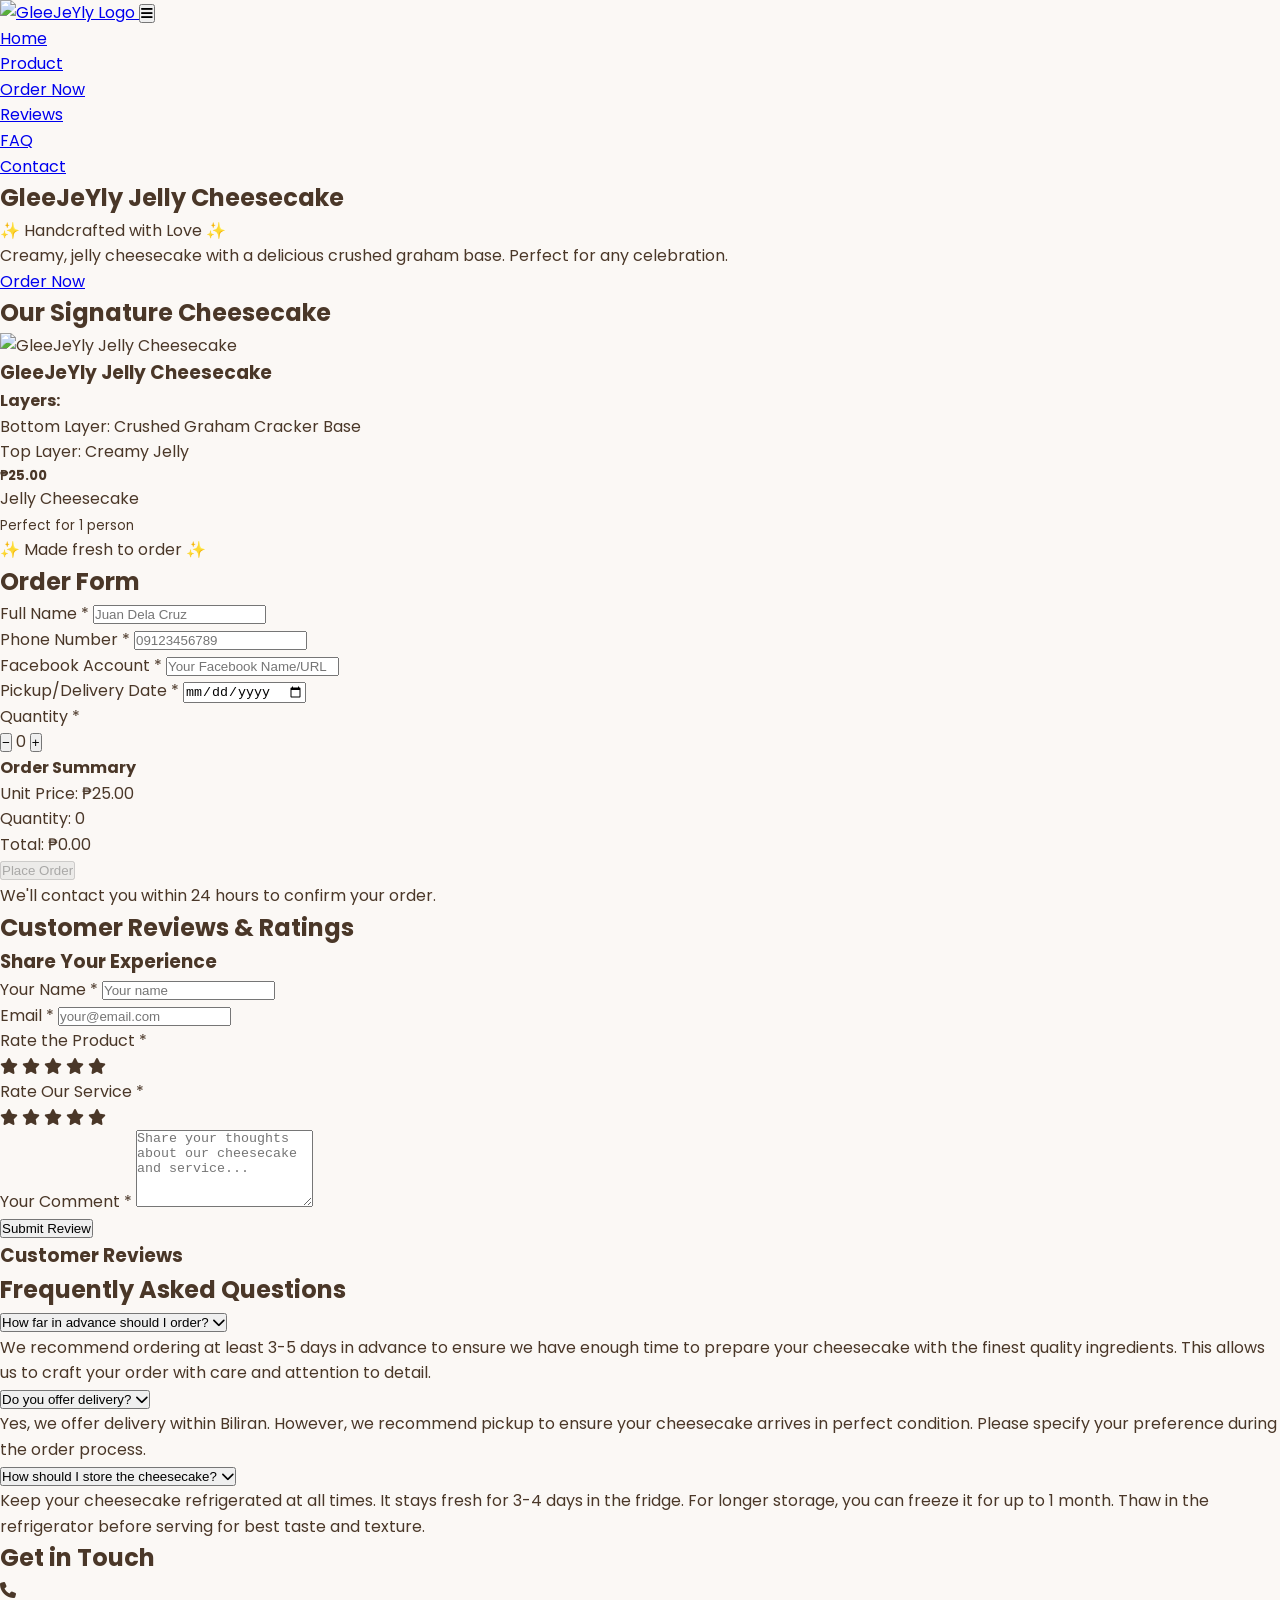
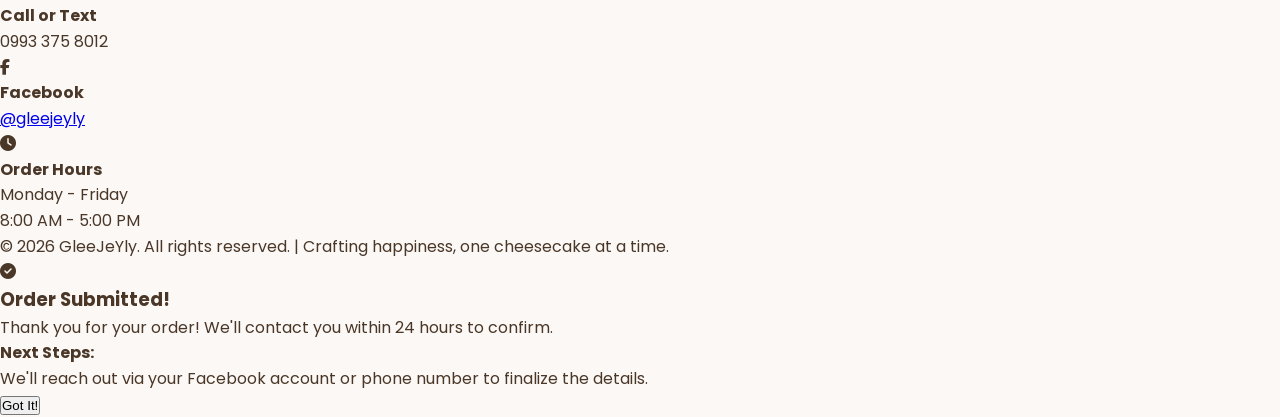
==== index.html @ 55ef3707 "Add files via upload" ====
<!DOCTYPE html>
<html lang="en">
<head>
    <meta charset="UTF-8">
    <meta name="viewport" content="width=device-width, initial-scale=1.0">
    <title>GleeJeYly - Jelly Cheesecake</title>
    
    <!-- SEO Meta Tags -->
    <meta name="description" content="GleeJeYly - Premium Jelly Cheesecake with Crushed Graham Base">
    <meta name="keywords" content="cheesecake, jelly cheesecake, dessert, homemade, artisanal">
    <meta name="author" content="GleeJeYly">
    
    <!-- Favicon -->
    <link rel="icon" href="data:image/svg+xml,<svg xmlns=%22http://www.w3.org/2000/svg%22 viewBox=%220 0 100 100%22><text y=%22.9em%22 font-size=%2290%22>🍰</text></svg>">
    
    <!-- Fonts & Icons -->
    <link rel="stylesheet" href="https://cdnjs.cloudflare.com/ajax/libs/font-awesome/6.4.0/css/all.min.css">
    <link rel="preconnect" href="https://fonts.googleapis.com">
    <link rel="preconnect" href="https://fonts.gstatic.com" crossorigin>
    <link href="https://fonts.googleapis.com/css2?family=Poppins:wght@300;400;500;600;700&family=Dancing+Script:wght@600;700&display=swap" rel="stylesheet">
    
    <!-- External CSS -->
    <link rel="stylesheet" href="styles/style.css">
    
    <!-- Critical CSS -->
    <style>
        * {
            margin: 0;
            padding: 0;
            box-sizing: border-box;
        }
        
        body {
            font-family: 'Poppins', sans-serif;
            line-height: 1.6;
            color: #4A3728;
            background-color: #FBF8F5;
        }
        
        .sr-only {
            position: absolute;
            width: 1px;
            height: 1px;
            padding: 0;
            margin: -1px;
            overflow: hidden;
            clip: rect(0, 0, 0, 0);
            white-space: nowrap;
            border: 0;
        }
    </style>
</head>
<body>
    <!-- Header -->
    <header id="header">
        <div class="container header-container">
            <a href="#" class="logo" aria-label="GleeJeYly Home">
                <img src="images/logo.svg" alt="GleeJeYly Logo" class="logo-image">
            </a>
            
            <button class="mobile-menu-btn" id="mobileMenuBtn" aria-expanded="false" aria-controls="navMenu">
                <span class="sr-only">Menu</span>
                <i class="fas fa-bars"></i>
            </button>
            
            <nav aria-label="Main Navigation">
                <ul id="navMenu">
                    <li><a href="#home">Home</a></li>
                    <li><a href="#product">Product</a></li>
                    <li><a href="#order" class="btn">Order Now</a></li>
                    <li><a href="#reviews">Reviews</a></li>
                    <li><a href="#faq">FAQ</a></li>
                    <li><a href="#contact">Contact</a></li>
                </ul>
            </nav>
        </div>
    </header>

    <!-- Hero Section -->
    <section class="hero" id="home">
        <div class="container hero-content">
            <h1>GleeJeYly Jelly Cheesecake</h1>
            <p class="tagline">✨ Handcrafted with Love ✨</p>
            <p class="description">Creamy, jelly cheesecake with a delicious crushed graham base. Perfect for any celebration.</p>
            <a href="#order" class="btn btn-large">Order Now</a>
        </div>
    </section>

    <!-- Product Section -->
    <section class="product" id="product">
        <div class="container">
            <h2>Our Signature Cheesecake</h2>
            
            <div class="product-grid">
                <div class="product-visual">
                    <div class="product-image">
                        <img src="images/cheesecake.jpg" alt="GleeJeYly Jelly Cheesecake" class="cheesecake-img">
                    </div>
                </div>
                
                <div class="product-info">
                    <h3>GleeJeYly Jelly Cheesecake</h3>
                    
                    <div class="layers">
                        <h4>Layers:</h4>
                        <div class="layer">
                            <span class="layer-name">Bottom Layer:</span>
                            <span class="layer-desc">Crushed Graham Cracker Base</span>
                        </div>
                        <div class="layer">
                            <span class="layer-name">Top Layer:</span>
                            <span class="layer-desc">Creamy Jelly</span>
                        </div>
                    </div>
                    
                    <div class="pricing">
                        <div class="price-item">
                            <h5>₱25.00</h5>
                            <p>Jelly Cheesecake</p>
                            <small>Perfect for 1 person</small>
                        </div>
                    </div>
                    
                    <p class="highlight">✨ Made fresh to order ✨</p>
                </div>
            </div>
        </div>
    </section>

    <!-- Order Section -->
    <section class="order" id="order">
        <div class="container">
            <h2>Order Form</h2>
            
            <div class="order-form-section">
                <form id="orderForm" novalidate>
                    <div class="form-group">
                        <label for="fullName">Full Name *</label>
                        <input type="text" id="fullName" name="fullName" placeholder="Juan Dela Cruz" required>
                        <span class="error-msg"></span>
                    </div>
                    
                    <div class="form-group">
                        <label for="phoneNumber">Phone Number *</label>
                        <input type="tel" id="phoneNumber" name="phoneNumber" placeholder="09123456789" required>
                        <span class="error-msg"></span>
                    </div>
                    
                    <div class="form-group">
                        <label for="facebook">Facebook Account *</label>
                        <input type="text" id="facebook" name="facebook" placeholder="Your Facebook Name/URL" required>
                        <span class="error-msg"></span>
                    </div>
                    
                    <div class="form-group">
                        <label for="pickupDate">Pickup/Delivery Date *</label>
                        <input type="date" id="pickupDate" name="pickupDate" required>
                        <span class="error-msg"></span>
                    </div>
                    
                    <div class="form-group">
                        <label for="quantity">Quantity *</label>
                        <div class="quantity-selector">
                            <button type="button" id="qtyMinus" class="qty-btn">−</button>
                            <span id="quantity" name="quantity" class="qty-display">0</span>
                            <button type="button" id="qtyPlus" class="qty-btn">+</button>
                        </div>
                        <input type="hidden" id="quantityValue" name="quantity" value="0">
                        <span class="error-msg"></span>
                    </div>
                    
                    <div class="order-summary">
                        <h4>Order Summary</h4>
                        <div class="summary-row">
                            <span>Unit Price:</span>
                            <span id="summaryUnitPrice">₱25.00</span>
                        </div>
                        <div class="summary-row">
                            <span>Quantity:</span>
                            <span id="summaryQty">0</span>
                        </div>
                        <div class="summary-row total">
                            <span>Total:</span>
                            <span id="summaryTotal">₱0.00</span>
                        </div>
                    </div>
                    
                    <button type="submit" class="btn btn-submit" id="submitBtn" disabled>Place Order</button>
                    <p class="form-note">We'll contact you within 24 hours to confirm your order.</p>
                </form>
            </div>
        </div>
    </section>

    <!-- Reviews & Ratings Section -->
    <section class="reviews" id="reviews">
        <div class="container">
            <h2>Customer Reviews & Ratings</h2>
            
            <div class="reviews-container">
                <!-- Review Form -->
                <div class="review-form-section">
                    <h3>Share Your Experience</h3>
                    <form id="reviewForm" novalidate>
                        <div class="form-group">
                            <label for="reviewName">Your Name *</label>
                            <input type="text" id="reviewName" name="reviewName" placeholder="Your name" required>
                            <span class="error-msg"></span>
                        </div>
                        
                        <div class="form-group">
                            <label for="reviewEmail">Email *</label>
                            <input type="email" id="reviewEmail" name="reviewEmail" placeholder="your@email.com" required>
                            <span class="error-msg"></span>
                        </div>
                        
                        <div class="form-group">
                            <label>Rate the Product *</label>
                            <div class="star-rating" id="productRating">
                                <i class="fas fa-star" data-value="1"></i>
                                <i class="fas fa-star" data-value="2"></i>
                                <i class="fas fa-star" data-value="3"></i>
                                <i class="fas fa-star" data-value="4"></i>
                                <i class="fas fa-star" data-value="5"></i>
                            </div>
                            <input type="hidden" id="productRatingValue" name="productRating" value="0">
                            <span class="error-msg"></span>
                        </div>
                        
                        <div class="form-group">
                            <label>Rate Our Service *</label>
                            <div class="star-rating" id="serviceRating">
                                <i class="fas fa-star" data-value="1"></i>
                                <i class="fas fa-star" data-value="2"></i>
                                <i class="fas fa-star" data-value="3"></i>
                                <i class="fas fa-star" data-value="4"></i>
                                <i class="fas fa-star" data-value="5"></i>
                            </div>
                            <input type="hidden" id="serviceRatingValue" name="serviceRating" value="0">
                            <span class="error-msg"></span>
                        </div>
                        
                        <div class="form-group">
                            <label for="reviewComment">Your Comment *</label>
                            <textarea id="reviewComment" name="reviewComment" placeholder="Share your thoughts about our cheesecake and service..." rows="5" required></textarea>
                            <span class="error-msg"></span>
                        </div>
                        
                        <button type="submit" class="btn btn-submit">Submit Review</button>
                    </form>
                </div>
                
                <!-- Reviews Display -->
                <div class="reviews-display-section">
                    <h3>Customer Reviews</h3>
                    <div id="reviewsList" class="reviews-list">
                        <!-- Reviews will be displayed here -->
                    </div>
                </div>
            </div>
        </div>
    </section>

    <!-- FAQ Section -->
    <section class="faq" id="faq">
        <div class="container">
            <h2>Frequently Asked Questions</h2>
            
            <div class="faq-container">
                <div class="faq-item">
                    <button class="faq-question" aria-expanded="false">
                        How far in advance should I order?
                        <i class="fas fa-chevron-down"></i>
                    </button>
                    <div class="faq-answer">
                        <p>We recommend ordering at least 3-5 days in advance to ensure we have enough time to prepare your cheesecake with the finest quality ingredients. This allows us to craft your order with care and attention to detail.</p>
                    </div>
                </div>
                
                <div class="faq-item">
                    <button class="faq-question" aria-expanded="false">
                        Do you offer delivery?
                        <i class="fas fa-chevron-down"></i>
                    </button>
                    <div class="faq-answer">
                        <p>Yes, we offer delivery within Biliran. However, we recommend pickup to ensure your cheesecake arrives in perfect condition. Please specify your preference during the order process.</p>
                    </div>
                </div>
                
                <div class="faq-item">
                    <button class="faq-question" aria-expanded="false">
                        How should I store the cheesecake?
                        <i class="fas fa-chevron-down"></i>
                    </button>
                    <div class="faq-answer">
                        <p>Keep your cheesecake refrigerated at all times. It stays fresh for 3-4 days in the fridge. For longer storage, you can freeze it for up to 1 month. Thaw in the refrigerator before serving for best taste and texture.</p>
                    </div>
                </div>
            </div>
        </div>
    </section>

    <!-- Get in Touch Section -->
    <section class="contact" id="contact">
        <div class="container">
            <h2>Get in Touch</h2>
            
            <div class="contact-info">
                <div class="contact-item">
                    <i class="fas fa-phone"></i>
                    <div>
                        <h4>Call or Text</h4>
                        <!-- <p><a href="tel:09123456789">0993 375 8012</a></p> -->
                        <p><a>0993 375 8012</a></p>
                    </div>
                </div>
                
                <div class="contact-item">
                    <i class="fab fa-facebook-f"></i>
                    <div>
                        <h4>Facebook</h4>
                        <p><a href="https://www.facebook.com/gleejeyly" target="_blank">@gleejeyly</a></p>
                    </div>
                </div>
                
                <div class="contact-item">
                    <i class="fas fa-clock"></i>
                    <div>
                        <h4>Order Hours</h4>
                        <p>Monday - Friday<br>8:00 AM - 5:00 PM</p>
                    </div>
                </div>
            </div>
        </div>
    </section>

    <!-- Footer -->
    <footer>
        <div class="container">
            <p>&copy; 2026 GleeJeYly. All rights reserved. | Crafting happiness, one cheesecake at a time.</p>
        </div>
    </footer>

    <!-- Success Notification Modal -->
    <div id="successModal" class="modal-overlay">
        <div class="modal-content">
            <div class="modal-header">
                <i class="fas fa-check-circle"></i>
            </div>
            <h3>Order Submitted!</h3>
            <p>Thank you for your order! We'll contact you within 24 hours to confirm.</p>
            <div class="modal-contact">
                <p><strong>Next Steps:</strong></p>
                <p>We'll reach out via your Facebook account or phone number to finalize the details.</p>
            </div>
            <button id="closeModalBtn" class="btn btn-modal">Got It!</button>
        </div>
    </div>

    <!-- External JavaScript -->
    <script src="scripts/script.js"></script>

    <!-- Elfsight Facebook Chat | Untitled Facebook Chat -->
    <script src="https://elfsightcdn.com/platform.js" async></script>
    <div class="elfsight-app-c4435d3f-c8c1-4a2d-899b-c31b2b109dc4" data-elfsight-app-lazy></div>
</body>
</html>
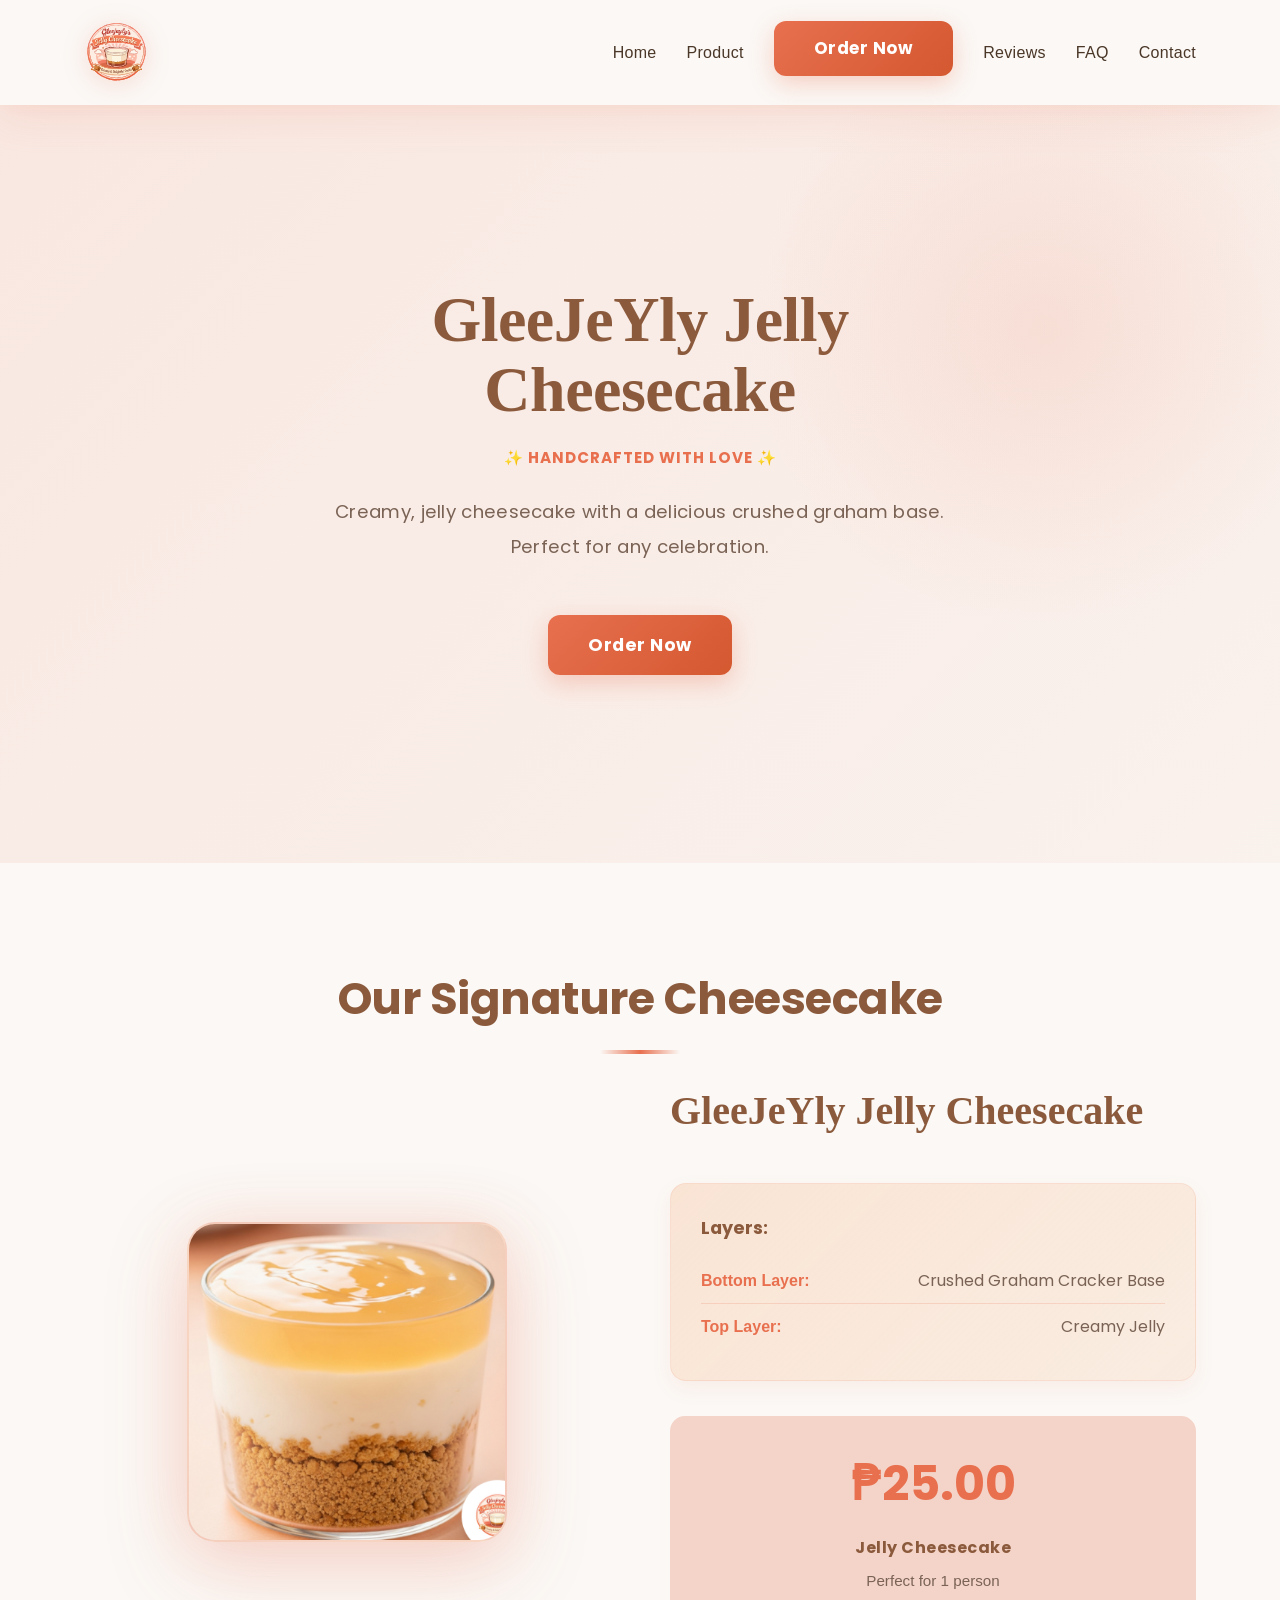
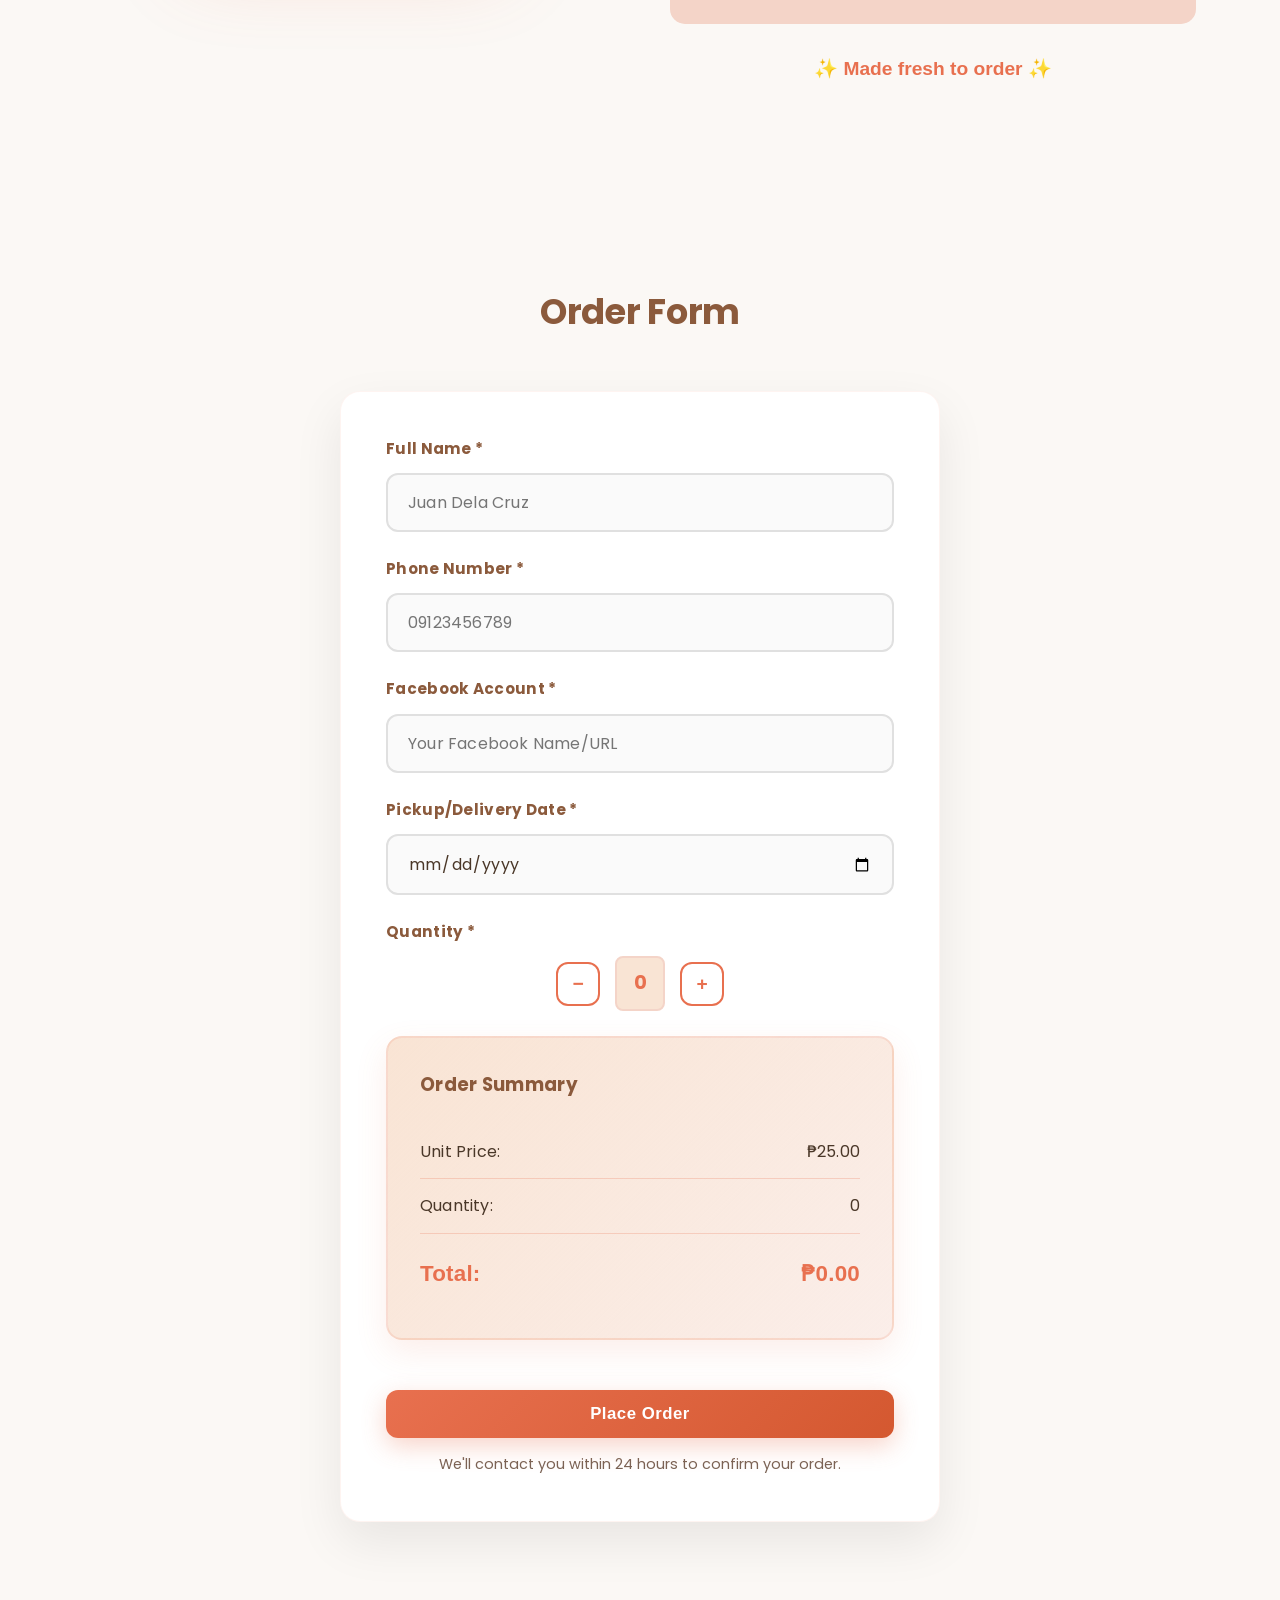
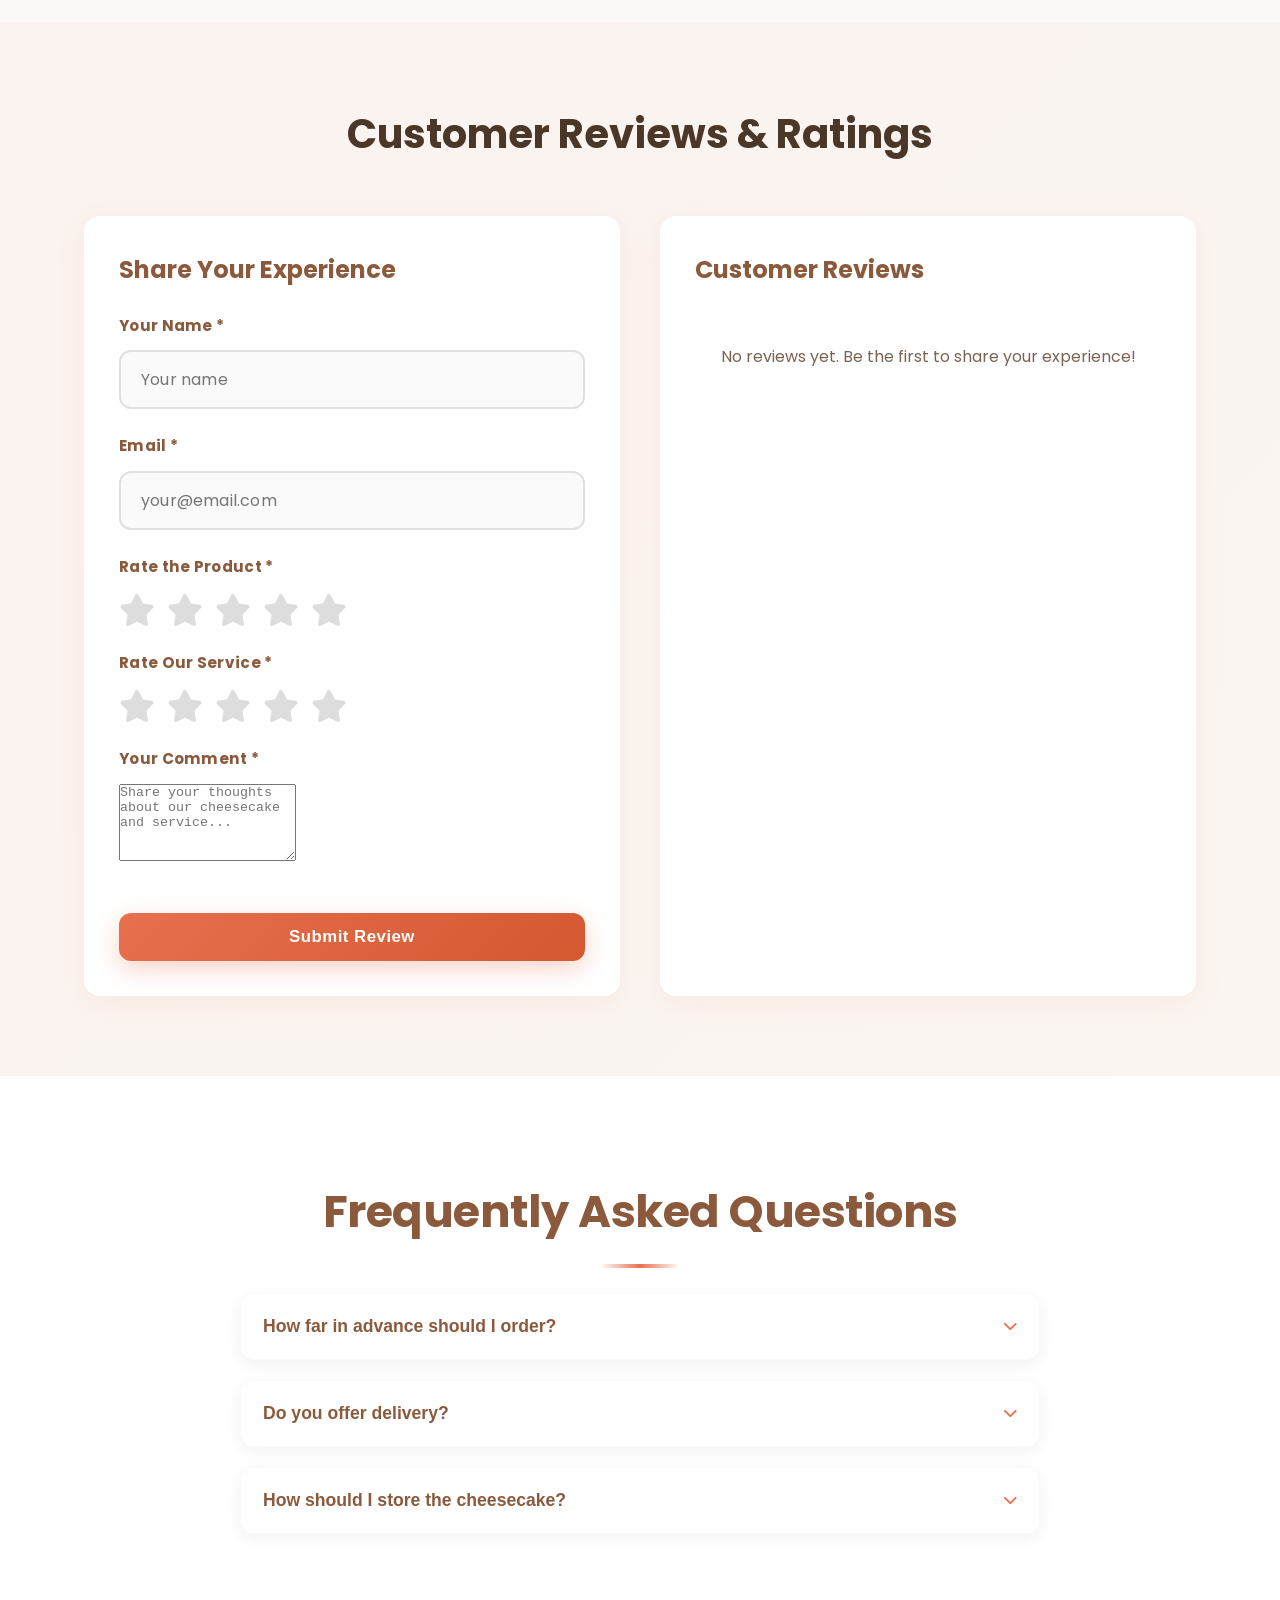
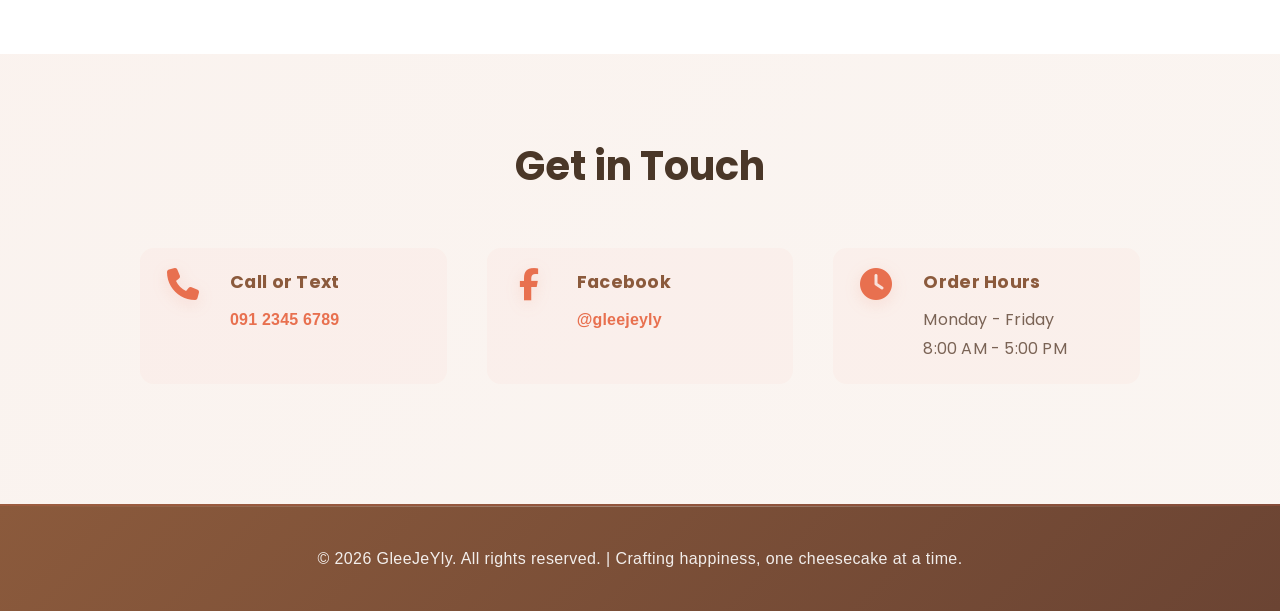
==== commit 4e2a1c72: "Update phone number in contact section" ====
--- a/index.html
+++ b/index.html
@@ -310,8 +310,8 @@
                     <i class="fas fa-phone"></i>
                     <div>
                         <h4>Call or Text</h4>
-                        <!-- <p><a href="tel:09123456789">0993 375 8012</a></p> -->
-                        <p><a>0993 375 8012</a></p>
+                        <!-- <p><a href="tel:091 ">09 </a></p> -->
+                        <p><a>091 2345 6789</a></p>
                     </div>
                 </div>
                 
@@ -364,4 +364,4 @@
     <script src="https://elfsightcdn.com/platform.js" async></script>
     <div class="elfsight-app-c4435d3f-c8c1-4a2d-899b-c31b2b109dc4" data-elfsight-app-lazy></div>
 </body>
-</html>+</html>
--- a/styles/style.css
+++ b/styles/style.css
@@ -0,0 +1,1700 @@
+/* Color Scheme from Logo */
+:root {
+    --primary: #E8704F;           /* Reddish-Orange */
+    --primary-dark: #D45830;      /* Darker Reddish-Orange */
+    --secondary: #F4D4C8;         /* Peach/Light Pink */
+    --accent: #F9E4D4;            /* Light Peach */
+    --dark: #8B5A3C;              /* Deep Brown */
+    --light: #FBF8F5;             /* Cream/Off White */
+    --text: #4A3728;              /* Dark Brown */
+    --text-light: #7A6355;        /* Medium Brown */
+    --background: #FFF9F5;        /* Light Cream */
+}
+
+/* ===== BASE STYLES ===== */
+* {
+    margin: 0;
+    padding: 0;
+    box-sizing: border-box;
+}
+
+html {
+    scroll-behavior: smooth;
+}
+
+body {
+    font-family: 'Poppins', sans-serif;
+    line-height: 1.6;
+    color: var(--text);
+    background-color: var(--background);
+}
+
+.container {
+    width: 90%;
+    max-width: 1200px;
+    margin: 0 auto;
+    padding: 0 20px;
+}
+
+/* ===== HEADER & NAVIGATION ===== */
+header {
+    position: sticky;
+    top: 0;
+    background: rgba(251, 248, 245, 0.98);
+    backdrop-filter: blur(25px) saturate(180%);
+    box-shadow: 0 12px 40px rgba(232, 112, 79, 0.12), 0 0 20px rgba(232, 112, 79, 0.05);
+    padding: 20px 0;
+    z-index: 1000;
+    transition: all 0.3s ease;
+}
+
+.header-container {
+    display: flex;
+    justify-content: space-between;
+    align-items: center;
+}
+
+.logo {
+    text-decoration: none;
+    display: flex;
+    align-items: center;
+    transition: all 0.4s cubic-bezier(0.4, 0, 0.2, 1);
+}
+
+.logo:hover {
+    transform: scale(1.08);
+}
+
+.logo-image {
+    width: 65px;
+    height: 65px;
+    object-fit: contain;
+    filter: drop-shadow(0 4px 12px rgba(232, 112, 79, 0.2));
+}
+
+nav ul {
+    display: flex;
+    list-style: none;
+    gap: 30px;
+    align-items: center;
+}
+
+nav ul li a {
+    text-decoration: none;
+    color: var(--text);
+    font-weight: 500;
+    transition: all 0.3s cubic-bezier(0.4, 0, 0.2, 1);
+    position: relative;
+    letter-spacing: 0.3px;
+}
+
+nav ul li a:hover {
+    color: var(--primary);
+    font-weight: 600;
+}
+
+nav ul li a::after {
+    content: '';
+    position: absolute;
+    bottom: -5px;
+    left: 0;
+    width: 0;
+    height: 2px;
+    background: var(--primary);
+    transition: width 0.3s ease;
+}
+
+nav ul li a:hover::after {
+    width: 100%;
+}
+
+.mobile-menu-btn {
+    display: none;
+    background: none;
+    border: none;
+    font-size: 1.8rem;
+    color: var(--dark);
+    cursor: pointer;
+    padding: 5px;
+    transition: color 0.3s ease;
+}
+
+.mobile-menu-btn:hover {
+    color: var(--primary);
+}
+
+/* ===== BUTTONS ===== */
+.btn {
+    display: inline-block;
+    background: linear-gradient(135deg, var(--primary) 0%, var(--primary-dark) 100%);
+    color: white;
+    padding: 14px 40px;
+    border-radius: 12px;
+    text-decoration: none;
+    font-weight: 700;
+    font-size: 1.05rem;
+    letter-spacing: 0.5px;
+    border: none;
+    cursor: pointer;
+    transition: all 0.4s cubic-bezier(0.4, 0, 0.2, 1);
+    box-shadow: 0 8px 24px rgba(232, 112, 79, 0.3);
+    position: relative;
+    overflow: hidden;
+}
+
+.btn::before {
+    content: '';
+    position: absolute;
+    top: 0;
+    left: -100%;
+    width: 100%;
+    height: 100%;
+    background: rgba(255, 255, 255, 0.3);
+    transition: left 0.5s cubic-bezier(0.4, 0, 0.2, 1);
+    z-index: 1;
+}
+
+.btn:hover::before {
+    left: 100%;
+}
+
+.btn:hover {
+    transform: translateY(-5px);
+    box-shadow: 0 16px 40px rgba(232, 112, 79, 0.4);
+}
+
+.btn-large {
+    padding: 16px 40px;
+    font-size: 1.1rem;
+}
+
+.btn-submit {
+    width: 100%;
+    margin-top: 20px;
+
+.btn-submit:disabled {
+    background: linear-gradient(135deg, #d4d4d4 0%, #b8b8b8 100%);
+    color: #888;
+    cursor: not-allowed;
+    box-shadow: 0 4px 12px rgba(0, 0, 0, 0.1);
+    opacity: 0.65;
+    transform: none;
+}
+
+.btn-submit:disabled:hover {
+    transform: none;
+    box-shadow: 0 4px 12px rgba(0, 0, 0, 0.1);
+}
+
+.btn-submit.enabled {
+    background: linear-gradient(135deg, var(--primary) 0%, var(--primary-dark) 100%);
+    color: white;
+    cursor: pointer;
+}
+
+.btn-submit.enabled:hover {
+    transform: translateY(-4px);
+    box-shadow: 0 8px 25px rgba(232, 112, 79, 0.45);
+}
+}
+
+/* ===== HERO SECTION ===== */
+.hero {
+    padding: 180px 20px;
+    background: linear-gradient(135deg, rgba(232, 112, 79, 0.12) 0%, rgba(244, 212, 200, 0.18) 100%);
+    text-align: center;
+    position: relative;
+    overflow: hidden;
+}
+
+.hero::before {
+    content: '';
+    position: absolute;
+    top: -10%;
+    right: -5%;
+    width: 600px;
+    height: 600px;
+    background: radial-gradient(circle, rgba(232, 112, 79, 0.12) 0%, transparent 70%);
+    border-radius: 50%;
+    pointer-events: none;
+    animation: float 6s ease-in-out infinite;
+}
+
+@keyframes float {
+    0%, 100% { transform: translateY(0px); }
+    50% { transform: translateY(-20px); }
+}
+
+@keyframes shake {
+    0%, 100% { transform: translateX(0); }
+    10%, 30%, 50%, 70%, 90% { transform: translateX(-8px); }
+    20%, 40%, 60%, 80% { transform: translateX(8px); }
+}
+
+.hero-content {
+    max-width: 700px;
+    margin: 0 auto;
+}
+
+.hero h1 {
+    font-family: 'Dancing Script', cursive;
+    font-size: 4rem;
+    color: var(--dark);
+    margin-bottom: 20px;
+    line-height: 1.1;
+    animation: slideInDown 0.8s cubic-bezier(0.4, 0, 0.2, 1);
+    letter-spacing: -0.5px;
+    font-weight: 700;
+}
+
+@keyframes slideInDown {
+    from {
+        opacity: 0;
+        transform: translateY(-30px);
+    }
+    to {
+        opacity: 1;
+        transform: translateY(0);
+    }
+}
+
+.tagline {
+    font-size: 0.95rem;
+    color: var(--primary);
+    font-weight: 700;
+    margin-bottom: 25px;
+    animation: slideInDown 0.8s cubic-bezier(0.4, 0, 0.2, 1) 0.2s both;
+    letter-spacing: 1px;
+    text-transform: uppercase;
+}
+
+.description {
+    font-size: 1.15rem;
+    color: var(--text-light);
+    margin-bottom: 50px;
+    line-height: 1.9;
+    animation: slideInDown 0.8s cubic-bezier(0.4, 0, 0.2, 1) 0.4s both;
+    letter-spacing: 0.3px;
+}
+
+/* ===== PRODUCT SECTION ===== */
+.product {
+    padding: 100px 0;
+    background: var(--light);
+}
+
+.product h2 {
+    text-align: center;
+    font-size: 2.8rem;
+    color: var(--dark);
+    margin-bottom: 25px;
+    font-weight: 700;
+    letter-spacing: -0.5px;
+    position: relative;
+    padding-bottom: 20px;
+}
+
+.product h2::after {
+    content: '';
+    position: absolute;
+    bottom: 0;
+    left: 50%;
+    transform: translateX(-50%);
+    width: 80px;
+    height: 4px;
+    background: linear-gradient(90deg, transparent, var(--primary), transparent);
+    border-radius: 2px;
+}
+
+.product-grid {
+    display: grid;
+    grid-template-columns: 1fr 1fr;
+    gap: 60px;
+    align-items: center;
+}
+
+.product-visual {
+    display: flex;
+    justify-content: center;
+}
+
+.product-image {
+    width: 320px;
+    height: 320px;
+    background: linear-gradient(45deg, var(--secondary), var(--accent));
+    border-radius: 28px;
+    display: flex;
+    align-items: center;
+    justify-content: center;
+    font-size: 5rem;
+    color: var(--primary);
+    box-shadow: 0 24px 80px rgba(232, 112, 79, 0.25), 0 0 60px rgba(232, 112, 79, 0.1);
+    transition: all 0.5s cubic-bezier(0.4, 0, 0.2, 1);
+    overflow: hidden;
+    border: 2.5px solid rgba(232, 112, 79, 0.12);
+}
+
+.product-image:hover {
+    transform: scale(1.09) rotateY(1deg);
+    box-shadow: 0 40px 100px rgba(232, 112, 79, 0.35), 0 0 80px rgba(232, 112, 79, 0.15);
+}
+
+.cheesecake-img {
+    width: 100%;
+    height: 100%;
+    object-fit: cover;
+}
+
+.product-info h3 {
+    font-family: 'Dancing Script', cursive;
+    font-size: 2.5rem;
+    color: var(--dark);
+    margin-bottom: 40px;
+    font-weight: 700;
+}
+
+.layers {
+    background: linear-gradient(135deg, var(--accent) 0%, rgba(249, 228, 212, 0.6) 100%);
+    padding: 30px;
+    border-radius: 16px;
+    margin-bottom: 35px;
+    border: 1px solid rgba(232, 112, 79, 0.1);
+    box-shadow: 0 8px 20px rgba(232, 112, 79, 0.08);
+}
+
+.layers h4 {
+    color: var(--dark);
+    margin-bottom: 15px;
+    font-size: 1.1rem;
+}
+
+.layer {
+    display: flex;
+    justify-content: space-between;
+    padding: 10px 0;
+    border-bottom: 1px solid rgba(232, 112, 79, 0.2);
+}
+
+.layer:last-child {
+    border-bottom: none;
+}
+
+.layer-name {
+    font-weight: 600;
+    color: var(--primary);
+}
+
+.layer-desc {
+    color: var(--text-light);
+}
+
+.pricing {
+    background: var(--secondary);
+    padding: 30px;
+    border-radius: 15px;
+    margin-bottom: 30px;
+    text-align: center;
+}
+
+.price-item h5 {
+    font-size: 3rem;
+    color: var(--primary);
+    margin-bottom: 12px;
+    font-weight: 700;
+}
+
+.price-item p {
+    font-weight: 700;
+    color: var(--dark);
+    margin-bottom: 8px;
+    letter-spacing: 0.5px;
+}
+
+.price-item small {
+    color: var(--text-light);
+    font-size: 0.95rem;
+    font-weight: 500;
+}
+
+.highlight {
+    text-align: center;
+    color: var(--primary);
+    font-size: 1.2rem;
+    font-weight: 600;
+}
+
+/* ===== FAQ SECTION ===== */
+.faq {
+    padding: 100px 0;
+    background: white;
+}
+
+.faq h2 {
+    text-align: center;
+    font-size: 2.8rem;
+    color: var(--dark);
+    margin-bottom: 25px;
+    font-weight: 700;
+    letter-spacing: -0.5px;
+    position: relative;
+    padding-bottom: 20px;
+}
+
+.faq h2::after {
+    content: '';
+    position: absolute;
+    bottom: 0;
+    left: 50%;
+    transform: translateX(-50%);
+    width: 80px;
+    height: 4px;
+    background: linear-gradient(90deg, transparent, var(--primary), transparent);
+    border-radius: 2px;
+}
+
+.faq-container {
+    max-width: 800px;
+    margin: 0 auto;
+}
+
+.faq-item {
+    margin-bottom: 20px;
+    border-radius: 14px;
+    overflow: hidden;
+    box-shadow: 0 4px 16px rgba(0, 0, 0, 0.06);
+    border: 1px solid rgba(232, 112, 79, 0.05);
+    transition: all 0.3s cubic-bezier(0.4, 0, 0.2, 1);
+}
+
+.faq-item:hover {
+    box-shadow: 0 12px 28px rgba(232, 112, 79, 0.12);
+    border-color: rgba(232, 112, 79, 0.15);
+}
+
+.faq-question {
+    width: 100%;
+    padding: 22px;
+    background: white;
+    border: none;
+    text-align: left;
+    font-size: 1.1rem;
+    font-weight: 600;
+    color: var(--dark);
+    cursor: pointer;
+    display: flex;
+    justify-content: space-between;
+    align-items: center;
+    transition: all 0.3s cubic-bezier(0.4, 0, 0.2, 1);
+}
+
+.faq-question:hover {
+    background: linear-gradient(135deg, rgba(232, 112, 79, 0.05), rgba(244, 212, 200, 0.1));
+    color: var(--primary);
+    padding-left: 28px;
+}
+
+.faq-question i {
+    transition: transform 0.3s ease;
+    color: var(--primary);
+    font-size: 0.9rem;
+}
+
+.faq-question[aria-expanded="true"] i {
+    transform: rotate(180deg);
+}
+
+.faq-answer {
+    background: white;
+    padding: 0 20px;
+    max-height: 0;
+    overflow: hidden;
+    transition: max-height 0.3s ease, padding 0.3s ease;
+}
+
+.faq-answer.open {
+    padding: 20px;
+    max-height: 500px;
+}
+
+.faq-answer p {
+    margin: 0;
+    color: var(--text-light);
+    line-height: 1.9;
+    letter-spacing: 0.3px;
+}
+
+/* ===== CONTACT & ORDER SECTION ===== */
+.contact {
+    padding: 80px 0;
+    background: linear-gradient(135deg, rgba(232, 112, 79, 0.04) 0%, rgba(244, 212, 200, 0.08) 100%);
+}
+
+.contact h2 {
+    text-align: center;
+    margin-bottom: 50px;
+    font-size: 2.5rem;
+    color: var(--text);
+}
+
+.contact-info {
+    display: grid;
+    grid-template-columns: repeat(auto-fit, minmax(280px, 1fr));
+    gap: 40px;
+    max-width: 1000px;
+    margin: 0 auto;
+}
+
+.order {
+    padding: 100px 0;
+    background: var(--light);
+}
+
+.order h2 {
+    text-align: center;
+    font-size: 2.2rem;
+    color: var(--dark);
+    margin-bottom: 50px;
+    font-weight: 700;
+    letter-spacing: -0.3px;
+}
+
+.order-form-section {
+    max-width: 600px;
+    margin: 0 auto;
+}
+
+.contact-info h2,
+.order-form-section h2 {
+    font-size: 2.2rem;
+    color: var(--dark);
+    margin-bottom: 20px;
+    font-weight: 700;
+    letter-spacing: -0.3px;
+    position: relative;
+    padding-bottom: 20px;
+}
+
+.contact-info h2::after,
+.order-form-section h2::after {
+    content: '';
+    position: absolute;
+    bottom: 0;
+    left: 0;
+    width: 60px;
+    height: 4px;
+    background: linear-gradient(90deg, var(--primary), transparent);
+    border-radius: 2px;
+}
+
+.contact-item {
+    display: flex;
+    gap: 25px;
+    margin-bottom: 40px;
+    align-items: flex-start;
+    padding: 20px;
+    border-radius: 14px;
+    background: rgba(232, 112, 79, 0.03);
+    transition: all 0.3s cubic-bezier(0.4, 0, 0.2, 1);
+}
+
+.contact-item:hover {
+    background: rgba(232, 112, 79, 0.08);
+    transform: translateX(8px);
+}
+
+.contact-item i {
+    font-size: 2rem;
+    color: var(--primary);
+    width: 45px;
+    text-align: center;
+    flex-shrink: 0;
+    filter: drop-shadow(0 4px 8px rgba(232, 112, 79, 0.15));
+}
+
+.contact-item h4 {
+    color: var(--dark);
+    margin-bottom: 10px;
+    font-size: 1.1rem;
+    font-weight: 700;
+    letter-spacing: 0.3px;
+}
+
+.contact-item p {
+    color: var(--text-light);
+    margin: 0;
+    line-height: 1.8;
+    letter-spacing: 0.2px;
+}
+
+.contact-item a {
+    color: var(--primary);
+    text-decoration: none;
+    font-weight: 600;
+    transition: color 0.3s ease;
+}
+
+.contact-item a:hover {
+    color: var(--primary-dark);
+}
+
+/* ===== ORDER FORM ===== */
+.order-form-section {
+    background: white;
+    padding: 45px;
+    border-radius: 20px;
+    box-shadow: 0 20px 50px rgba(0, 0, 0, 0.08);
+    border: 1px solid rgba(232, 112, 79, 0.08);
+}
+
+.form-group {
+    margin-bottom: 25px;
+}
+
+.form-group.valid input,
+.form-group.valid select,
+.form-group.valid .qty-display {
+    box-shadow: 0 6px 20px rgba(34, 139, 34, 0.08);
+    border-color: rgba(34, 139, 34, 0.4);
+}
+
+.form-group.invalid input,
+.form-group.invalid select,
+.form-group.invalid .qty-display {
+    box-shadow: 0 6px 20px rgba(255, 80, 80, 0.15), inset 0 0 0 1px rgba(255, 80, 80, 0.3);
+    border-color: #ff5050 !important;
+    background-color: rgba(255, 80, 80, 0.04) !important;
+    animation: shake 0.4s cubic-bezier(0.36, 0, 0.66, -0.56);
+}
+
+.form-group label {
+    display: block;
+    margin-bottom: 12px;
+    font-weight: 700;
+    color: var(--dark);
+    letter-spacing: 0.3px;
+    font-size: 0.95rem;
+}
+
+.form-group input,
+.form-group select {
+    width: 100%;
+    padding: 15px 20px;
+    border: 2px solid #e0e0e0;
+    border-radius: 12px;
+    font-family: 'Poppins', sans-serif;
+    font-size: 1rem;
+    transition: all 0.4s cubic-bezier(0.4, 0, 0.2, 1);
+    color: var(--text);
+    background: #fafafa;
+    letter-spacing: 0.2px;
+}
+
+.form-group input:focus,
+.form-group select:focus {
+    outline: none;
+    border-color: var(--primary);
+    box-shadow: 0 0 0 5px rgba(232, 112, 79, 0.1), 0 8px 20px rgba(232, 112, 79, 0.15);
+    background: white;
+    transform: translateY(-3px);
+}
+
+.error-msg {
+    color: #ff3860;
+    font-size: 0.85rem;
+    margin-top: 8px;
+    font-weight: 500;
+    letter-spacing: 0.2px;
+    display: none;
+}
+
+.error-msg.show {
+    display: block;
+}
+
+/* ===== QUANTITY SELECTOR ===== */
+.quantity-selector {
+    display: flex;
+    gap: 15px;
+    align-items: center;
+    justify-content: center;
+}
+
+.qty-btn {
+    width: 44px;
+    height: 44px;
+    border: 2px solid var(--primary);
+    background: white;
+    color: var(--primary);
+    border-radius: 12px;
+    cursor: pointer;
+    font-size: 1.2rem;
+    font-weight: bold;
+    transition: all 0.3s cubic-bezier(0.4, 0, 0.2, 1);
+}
+
+.qty-btn:hover {
+    background: var(--primary);
+    color: white;
+    transform: scale(1.1);
+    box-shadow: 0 4px 12px rgba(232, 112, 79, 0.3);
+}
+
+.qty-btn:active {
+    transform: scale(0.95);
+}
+
+.qty-display {
+    min-width: 50px;
+    text-align: center;
+    font-weight: 700;
+    color: var(--primary);
+    font-size: 1.2rem;
+    padding: 10px;
+    border-radius: 8px;
+    background: var(--accent);
+    border: 2px solid var(--secondary);
+}
+
+/* ===== ORDER SUMMARY ===== */
+.order-summary {
+    background: linear-gradient(135deg, var(--accent) 0%, rgba(244, 212, 200, 0.4) 100%);
+    padding: 32px;
+    border-radius: 16px;
+    margin-bottom: 30px;
+    border: 2px solid rgba(232, 112, 79, 0.15);
+    box-shadow: 0 12px 32px rgba(232, 112, 79, 0.12);
+    transition: all 0.3s cubic-bezier(0.4, 0, 0.2, 1);
+}
+
+.order-summary:hover {
+    box-shadow: 0 16px 40px rgba(232, 112, 79, 0.16);
+    transform: translateY(-2px);
+}
+
+.order-summary h4 {
+    color: var(--dark);
+    margin-bottom: 25px;
+    font-size: 1.15rem;
+    font-weight: 700;
+    letter-spacing: 0.3px;
+}
+
+.summary-row {
+    display: flex;
+    justify-content: space-between;
+    padding: 14px 0;
+    border-bottom: 1px solid rgba(232, 112, 79, 0.25);
+    color: var(--text);
+    letter-spacing: 0.2px;
+}
+
+.summary-row.total {
+    font-size: 1.4rem;
+    font-weight: 800;
+    color: var(--primary);
+    border-bottom: none;
+    padding-top: 14px;
+    margin-top: 8px;
+}
+
+.form-note {
+    text-align: center;
+    color: var(--text-light);
+    font-size: 0.9rem;
+    margin-top: 15px;
+}
+
+/* ===== FOOTER ===== */
+footer {
+    background: linear-gradient(135deg, var(--dark), #6B4433);
+    color: white;
+    padding: 40px 0;
+    text-align: center;
+    border-top: 2px solid rgba(232, 112, 79, 0.2);
+    position: relative;
+    overflow: hidden;
+}
+
+footer::before {
+    content: '';
+    position: absolute;
+    top: 0;
+    left: 0;
+    right: 0;
+    height: 1px;
+    background: linear-gradient(90deg, transparent, rgba(255, 255, 255, 0.3), transparent);
+}
+
+footer p {
+    color: rgba(255, 255, 255, 0.9);
+    margin: 0;
+    letter-spacing: 0.4px;
+    font-weight: 500;
+    position: relative;
+    z-index: 2;
+}
+
+/* ===== SCREEN READER ONLY ===== */
+.sr-only {
+    position: absolute;
+    width: 1px;
+    height: 1px;
+    padding: 0;
+    margin: -1px;
+    overflow: hidden;
+    clip: rect(0, 0, 0, 0);
+    white-space: nowrap;
+    border: 0;
+}
+
+/* ===== RESPONSIVE DESIGN ===== */
+
+/* Tablets & iPad (max 1024px) */
+@media (max-width: 1024px) {
+    .container {
+        width: 95%;
+        padding: 0 15px;
+    }
+    
+    .hero {
+        padding: 140px 20px;
+    }
+    
+    .hero h1 {
+        font-size: 3.5rem;
+    }
+    
+    .product h2,
+    .faq h2 {
+        font-size: 2.6rem;
+        margin-bottom: 60px;
+    }
+    
+    .contact-grid {
+        gap: 60px;
+    }
+}
+
+/* Small Tablets & Large Phones (max 768px) */
+@media (max-width: 768px) {
+    body {
+        font-size: 15px;
+    }
+    
+    .container {
+        width: 95%;
+        padding: 0 15px;
+    }
+    
+    header {
+        padding: 15px 0;
+    }
+    
+    .logo-image {
+        width: 55px;
+        height: 55px;
+    }
+    
+    nav ul {
+        position: fixed;
+        top: 70px;
+        left: 0;
+        width: 100%;
+        background: white;
+        flex-direction: column;
+        padding: 20px 0;
+        gap: 0;
+        display: none;
+        z-index: 999;
+        box-shadow: 0 8px 20px rgba(0, 0, 0, 0.1);
+    }
+    
+    nav ul.show {
+        display: flex;
+    }
+    
+    nav ul li {
+        width: 100%;
+        padding: 15px 0;
+        text-align: center;
+        border-bottom: 1px solid rgba(232, 112, 79, 0.1);
+    }
+    
+    nav ul li:last-child {
+        border-bottom: none;
+    }
+    
+    nav ul li a {
+        display: block;
+        padding: 10px 20px;
+    }
+    
+    .mobile-menu-btn {
+        display: block;
+    }
+    
+    .hero {
+        padding: 120px 20px;
+    }
+    
+    .hero::before {
+        width: 400px;
+        height: 400px;
+    }
+    
+    .hero h1 {
+        font-size: 2.5rem;
+        margin-bottom: 15px;
+    }
+    
+    .tagline {
+        font-size: 0.9rem;
+        margin-bottom: 20px;
+    }
+    
+    .description {
+        font-size: 1rem;
+        margin-bottom: 40px;
+        line-height: 1.7;
+    }
+    
+    .btn {
+        padding: 12px 32px;
+        font-size: 1rem;
+    }
+    
+    .product {
+        padding: 70px 20px;
+    }
+    
+    .product h2 {
+        font-size: 2.2rem;
+        margin-bottom: 50px;
+    }
+    
+    .product-grid {
+        grid-template-columns: 1fr;
+        gap: 50px;
+    }
+    
+    .product-image {
+        width: 280px;
+        height: 280px;
+        margin: 0 auto;
+        font-size: 4.5rem;
+    }
+    
+    .product-info h3 {
+        font-size: 2rem;
+        margin-bottom: 30px;
+    }
+    
+    .price-item h5 {
+        font-size: 2.5rem;
+    }
+    
+    .layers {
+        padding: 20px;
+        margin-bottom: 25px;
+        border-radius: 14px;
+    }
+    
+    .faq {
+        padding: 70px 20px;
+    }
+    
+    .faq h2 {
+        font-size: 2.2rem;
+        margin-bottom: 50px;
+    }
+    
+    .faq-item {
+        margin-bottom: 15px;
+    }
+    
+    .faq-question {
+        padding: 18px;
+        font-size: 1rem;
+    }
+    
+    .faq-answer {
+        padding: 18px;
+    }
+    
+    .contact {
+        padding: 60px 20px;
+    }
+    
+    .contact h2 {
+        font-size: 2rem;
+        margin-bottom: 40px;
+    }
+    
+    .contact-info {
+        grid-template-columns: 1fr;
+        gap: 30px;
+    }
+    
+    .order {
+        padding: 70px 20px;
+    }
+    
+    .contact-info h2,
+    .order-form-section h2 {
+        font-size: 2rem;
+        margin-bottom: 30px;
+    }
+    
+    .contact-item {
+        gap: 20px;
+        margin-bottom: 30px;
+        padding: 18px;
+    }
+    
+    .contact-item i {
+        font-size: 1.8rem;
+        width: 40px;
+    }
+    
+    .contact-item h4 {
+        font-size: 1rem;
+        margin-bottom: 8px;
+    }
+    
+    .contact-item p {
+        font-size: 0.95rem;
+    }
+    
+    .order-form-section {
+        padding: 35px 20px;
+    }
+    
+    .form-group {
+        margin-bottom: 18px;
+    }
+    
+    .form-group label {
+        font-size: 0.9rem;
+        margin-bottom: 10px;
+    }
+    
+    .form-group input,
+    .form-group select {
+        padding: 12px 16px;
+        font-size: 1rem;
+    }
+    
+    .quantity-selector {
+        gap: 12px;
+    }
+    
+    .qty-btn {
+        width: 40px;
+        height: 40px;
+        font-size: 1.1rem;
+    }
+    
+    .qty-display {
+        min-width: 45px;
+        padding: 8px;
+        font-size: 1.1rem;
+    }
+    
+    .order-summary {
+        padding: 25px;
+        margin-bottom: 25px;
+    }
+    
+    .order-summary h4 {
+        margin-bottom: 20px;
+        font-size: 1.05rem;
+    }
+    
+    .summary-row {
+        padding: 10px 0;
+        font-size: 0.95rem;
+    }
+    
+    .summary-row.total {
+        font-size: 1.2rem;
+    }
+    
+    footer {
+        padding: 30px 20px;
+    }
+    
+    footer p {
+        font-size: 0.9rem;
+    }
+}
+
+/* Small Phones (max 576px) */
+@media (max-width: 576px) {
+    body {
+        font-size: 14px;
+    }
+    
+    .container {
+        width: 100%;
+        padding: 0 12px;
+    }
+    
+    header {
+        padding: 12px 0;
+    }
+    
+    .logo-image {
+        width: 50px;
+        height: 50px;
+    }
+    
+    nav ul {
+        top: 60px;
+    }
+    
+    nav ul li {
+        padding: 12px 0;
+    }
+    
+    .mobile-menu-btn {
+        font-size: 1.5rem;
+    }
+    
+    .hero {
+        padding: 100px 15px;
+    }
+    
+    .hero::before {
+        width: 300px;
+        height: 300px;
+        top: -5%;
+    }
+    
+    .hero-content {
+        padding: 0 10px;
+    }
+    
+    .hero h1 {
+        font-size: 2rem;
+        margin-bottom: 12px;
+    }
+    
+    .tagline {
+        font-size: 0.85rem;
+        margin-bottom: 15px;
+        letter-spacing: 0.8px;
+    }
+    
+    .description {
+        font-size: 0.95rem;
+        margin-bottom: 30px;
+        line-height: 1.6;
+    }
+    
+    .btn {
+        padding: 11px 28px;
+        font-size: 0.95rem;
+        letter-spacing: 0.3px;
+    }
+    
+    .product {
+        padding: 60px 15px;
+    }
+    
+    .product h2 {
+        font-size: 1.8rem;
+        margin-bottom: 40px;
+    }
+    
+    .product-grid {
+        gap: 35px;
+    }
+    
+    .product-image {
+        width: 240px;
+        height: 240px;
+        font-size: 4rem;
+        border-radius: 20px;
+    }
+    
+    .product-image:hover {
+        transform: scale(1.05);
+        box-shadow: 0 20px 60px rgba(232, 112, 79, 0.25);
+    }
+    
+    .product-info h3 {
+        font-size: 1.7rem;
+        margin-bottom: 25px;
+    }
+    
+    .price-item h5 {
+        font-size: 2.2rem;
+        margin-bottom: 8px;
+    }
+    
+    .price-item p {
+        font-size: 0.95rem;
+    }
+    
+    .layers {
+        padding: 18px;
+        margin-bottom: 20px;
+        border-radius: 12px;
+    }
+    
+    .faq {
+        padding: 60px 15px;
+    }
+    
+    .faq h2 {
+        font-size: 1.8rem;
+        margin-bottom: 40px;
+    }
+    
+    .faq-item {
+        margin-bottom: 12px;
+        border-radius: 12px;
+    }
+    
+    .faq-question {
+        padding: 15px;
+        font-size: 0.95rem;
+    }
+    
+    .faq-answer {
+        padding: 15px;
+        font-size: 0.9rem;
+    }
+    
+    .faq-answer p {
+        line-height: 1.6;
+    }
+    
+    .contact {
+        padding: 50px 15px;
+    }
+    
+    .contact h2 {
+        font-size: 1.8rem;
+        margin-bottom: 35px;
+    }
+    
+    .contact-info {
+        gap: 30px;
+    }
+    
+    .order {
+        padding: 60px 15px;
+    }
+    
+    .contact-info h2,
+    .order-form-section h2 {
+        font-size: 1.7rem;
+        margin-bottom: 25px;
+    }
+    
+    .contact-item {
+        gap: 15px;
+        margin-bottom: 25px;
+        padding: 15px;
+    }
+    
+    .contact-item i {
+        font-size: 1.6rem;
+        width: 35px;
+    }
+    
+    .contact-item h4 {
+        font-size: 0.95rem;
+        margin-bottom: 6px;
+    }
+    
+    .contact-item p {
+        font-size: 0.9rem;
+    }
+    
+    .order-form-section {
+        padding: 30px 15px;
+    }
+    
+    .form-group {
+        margin-bottom: 15px;
+    }
+    
+    .form-group label {
+        font-size: 0.85rem;
+        margin-bottom: 8px;
+    }
+    
+    .form-group input,
+    .form-group select {
+        padding: 11px 14px;
+        font-size: 0.95rem;
+    }
+    
+    .quantity-selector {
+        gap: 10px;
+        justify-content: center;
+    }
+    
+    .qty-btn {
+        width: 38px;
+        height: 38px;
+        font-size: 1rem;
+    }
+    
+    .qty-display {
+        min-width: 42px;
+        padding: 7px;
+        font-size: 1rem;
+    }
+    
+    .order-summary {
+        padding: 20px;
+        margin-bottom: 20px;
+    }
+    
+    .order-summary h4 {
+        margin-bottom: 18px;
+        font-size: 1rem;
+    }
+    
+    .summary-row {
+        padding: 9px 0;
+        font-size: 0.9rem;
+    }
+    
+    .summary-row.total {
+        font-size: 1.1rem;
+        padding-top: 10px;
+        margin-top: 8px;
+    }
+    
+    footer {
+        padding: 25px 15px;
+    }
+    
+    footer p {
+        font-size: 0.85rem;
+        letter-spacing: 0.2px;
+    }
+}
+
+/* Extra Small Phones (max 360px) */
+@media (max-width: 360px) {
+    .container {
+        padding: 0 10px;
+    }
+    
+    .hero h1 {
+        font-size: 1.7rem;
+    }
+    
+    .tagline {
+        font-size: 0.8rem;
+    }
+    
+    .description {
+        font-size: 0.9rem;
+    }
+    
+    .product h2,
+    .faq h2,
+    .contact-info h2,
+    .order-form-section h2 {
+        font-size: 1.6rem;
+    }
+    
+    .product-image {
+        width: 200px;
+        height: 200px;
+        font-size: 3.5rem;
+    }
+    
+    .btn {
+        padding: 10px 24px;
+        font-size: 0.9rem;
+    }
+}
+
+/* ===== SUCCESS MODAL NOTIFICATION ===== */
+.modal-overlay {
+    position: fixed;
+    top: 0;
+    left: 0;
+    width: 100%;
+    height: 100%;
+    background: rgba(0, 0, 0, 0.5);
+    display: none;
+    justify-content: center;
+    align-items: center;
+    z-index: 2000;
+    animation: fadeIn 0.3s ease-in-out;
+}
+
+.modal-overlay.show {
+    display: flex;
+}
+
+.modal-content {
+    background: white;
+    border-radius: 20px;
+    padding: 40px 35px;
+    max-width: 420px;
+    width: 90%;
+    box-shadow: 0 20px 60px rgba(0, 0, 0, 0.2);
+    text-align: center;
+    animation: slideUp 0.5s cubic-bezier(0.4, 0, 0.2, 1);
+}
+
+.modal-header {
+    font-size: 4rem;
+    color: #228B22;
+    margin-bottom: 20px;
+    animation: popIn 0.6s cubic-bezier(0.68, -0.55, 0.265, 1.55) 0.2s backwards;
+}
+
+.modal-content h3 {
+    color: var(--text);
+    font-size: 1.8rem;
+    margin-bottom: 15px;
+    font-weight: 700;
+}
+
+.modal-content p {
+    color: var(--text-light);
+    margin-bottom: 20px;
+    font-size: 1rem;
+    line-height: 1.6;
+}
+
+.modal-contact {
+    background: linear-gradient(135deg, rgba(232, 112, 79, 0.08) 0%, rgba(244, 212, 200, 0.12) 100%);
+    border: 1px solid rgba(232, 112, 79, 0.15);
+    border-radius: 12px;
+    padding: 15px;
+    margin: 20px 0;
+}
+
+.modal-contact p {
+    margin: 8px 0;
+    font-size: 0.95rem;
+}
+
+.modal-contact p strong {
+    color: var(--primary);
+}
+
+.btn-modal {
+    background: linear-gradient(135deg, var(--primary), var(--primary-dark));
+    color: white;
+    border: none;
+    padding: 14px 35px;
+    font-size: 1rem;
+    font-weight: 600;
+    border-radius: 12px;
+    cursor: pointer;
+    transition: all 0.3s cubic-bezier(0.4, 0, 0.2, 1);
+    margin-top: 10px;
+}
+
+.btn-modal:hover {
+    transform: translateY(-2px);
+    box-shadow: 0 10px 25px rgba(232, 112, 79, 0.25);
+}
+
+.btn-modal:active {
+    transform: translateY(0);
+    box-shadow: 0 5px 15px rgba(232, 112, 79, 0.15);
+}
+
+@keyframes fadeIn {
+    from {
+        opacity: 0;
+    }
+    to {
+        opacity: 1;
+    }
+}
+
+@keyframes slideUp {
+    from {
+        opacity: 0;
+        transform: translateY(30px);
+    }
+    to {
+        opacity: 1;
+        transform: translateY(0);
+    }
+}
+
+@keyframes popIn {
+    from {
+        opacity: 0;
+        transform: scale(0.5);
+    }
+    to {
+        opacity: 1;
+        transform: scale(1);
+    }
+}
+
+/* ===== REVIEWS & RATINGS SECTION ===== */
+.reviews {
+    padding: 80px 0;
+    background: linear-gradient(135deg, rgba(232, 112, 79, 0.04) 0%, rgba(244, 212, 200, 0.08) 100%);
+}
+
+.reviews h2 {
+    text-align: center;
+    margin-bottom: 50px;
+    font-size: 2.5rem;
+    color: var(--text);
+}
+
+.reviews-container {
+    display: grid;
+    grid-template-columns: 1fr 1fr;
+    gap: 40px;
+}
+
+.review-form-section,
+.reviews-display-section {
+    background: white;
+    padding: 35px;
+    border-radius: 16px;
+    box-shadow: 0 8px 30px rgba(232, 112, 79, 0.08);
+}
+
+.review-form-section h3,
+.reviews-display-section h3 {
+    color: var(--dark);
+    margin-bottom: 25px;
+    font-size: 1.5rem;
+}
+
+/* Star Rating Styles */
+.star-rating {
+    display: flex;
+    gap: 12px;
+    margin: 15px 0;
+}
+
+.star-rating i {
+    font-size: 2rem;
+    color: #ddd;
+    cursor: pointer;
+    transition: all 0.2s ease;
+}
+
+.star-rating i:hover,
+.star-rating i.active {
+    color: #FFD700;
+    transform: scale(1.15);
+}
+
+/* Review Item Styles */
+.review-item {
+    background: #f9f9f9;
+    border-left: 4px solid var(--primary);
+    padding: 20px;
+    margin-bottom: 20px;
+    border-radius: 8px;
+    animation: slideIn 0.4s ease;
+}
+
+.review-header {
+    display: flex;
+    justify-content: space-between;
+    align-items: center;
+    margin-bottom: 12px;
+}
+
+.review-name {
+    font-weight: 700;
+    color: var(--text);
+    font-size: 1.1rem;
+}
+
+.review-rating {
+    display: flex;
+    gap: 3px;
+}
+
+.review-rating i {
+    font-size: 0.9rem;
+    color: #FFD700;
+}
+
+.review-label {
+    display: block;
+    font-size: 0.85rem;
+    color: var(--text-light);
+    margin-bottom: 6px;
+    margin-top: 10px;
+    font-weight: 600;
+}
+
+.review-rating-display {
+    display: flex;
+    align-items: center;
+    gap: 8px;
+    margin-bottom: 10px;
+}
+
+.rating-value {
+    font-weight: 700;
+    color: var(--primary);
+}
+
+.review-comment {
+    color: var(--text);
+    line-height: 1.6;
+    font-size: 0.95rem;
+    margin-top: 10px;
+}
+
+.review-date {
+    color: var(--text-light);
+    font-size: 0.8rem;
+    margin-top: 10px;
+    font-style: italic;
+}
+
+.no-reviews {
+    text-align: center;
+    padding: 30px 20px;
+    color: var(--text-light);
+}
+
+@keyframes slideIn {
+    from {
+        opacity: 0;
+        transform: translateX(-20px);
+    }
+    to {
+        opacity: 1;
+        transform: translateX(0);
+    }
+}
+
+/* Responsive Reviews Section */
+@media (max-width: 768px) {
+    .reviews {
+        padding: 50px 0;
+    }
+
+    .reviews h2 {
+        font-size: 1.8rem;
+    }
+
+    .reviews-container {
+        grid-template-columns: 1fr;
+        gap: 25px;
+    }
+
+    .review-form-section,
+    .reviews-display-section {
+        padding: 25px;
+    }
+}
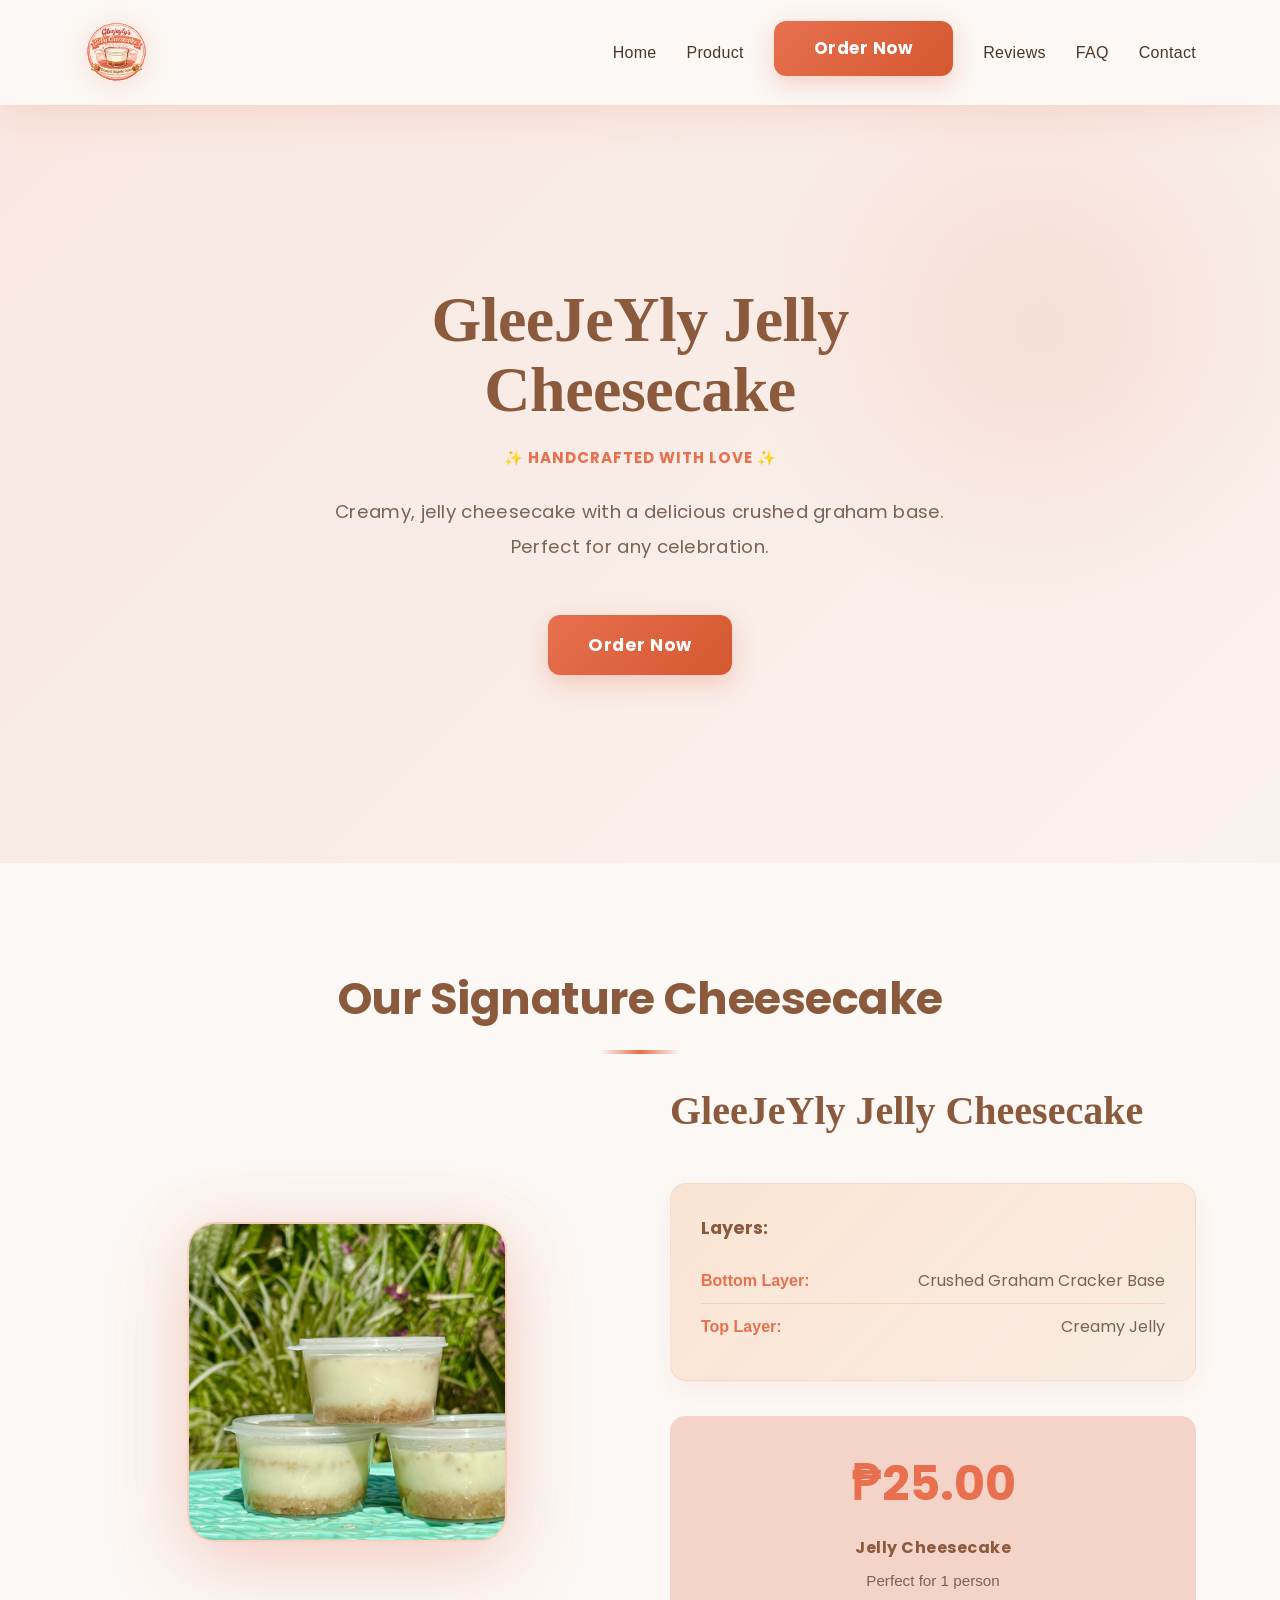
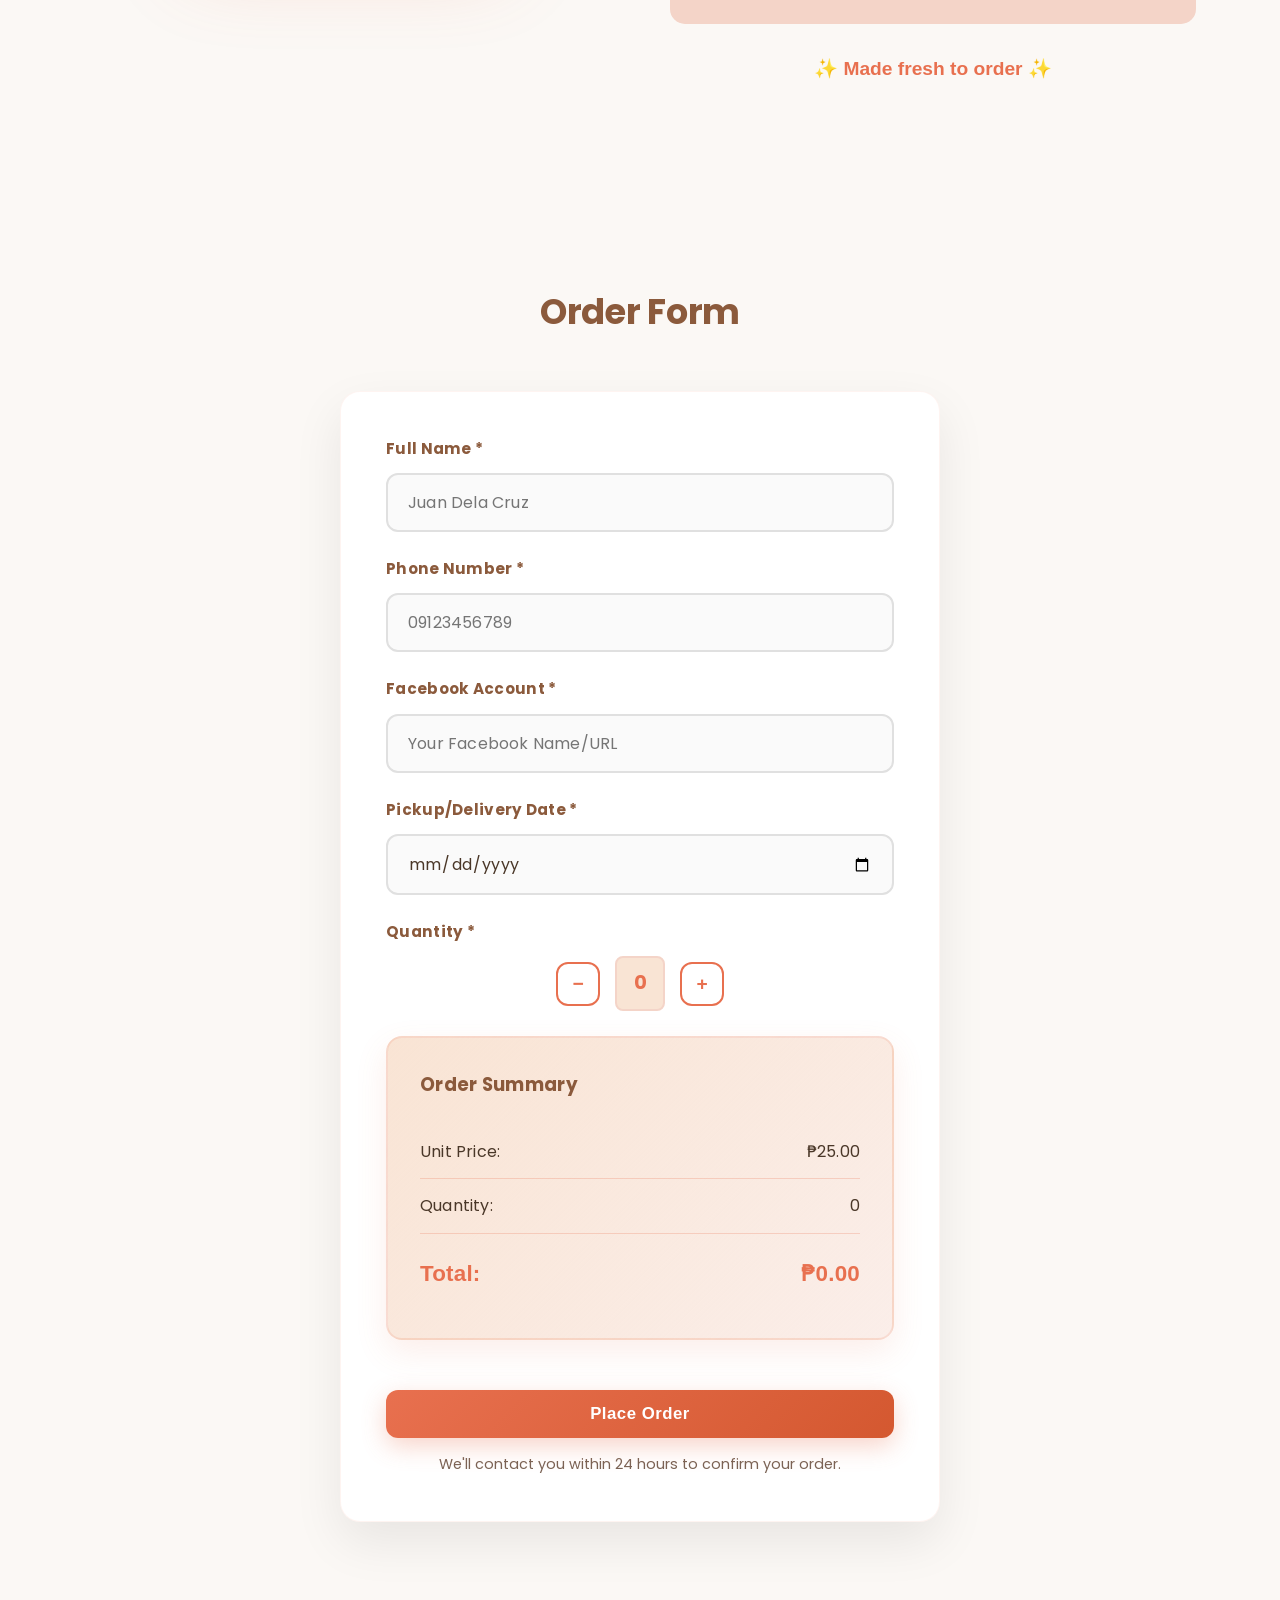
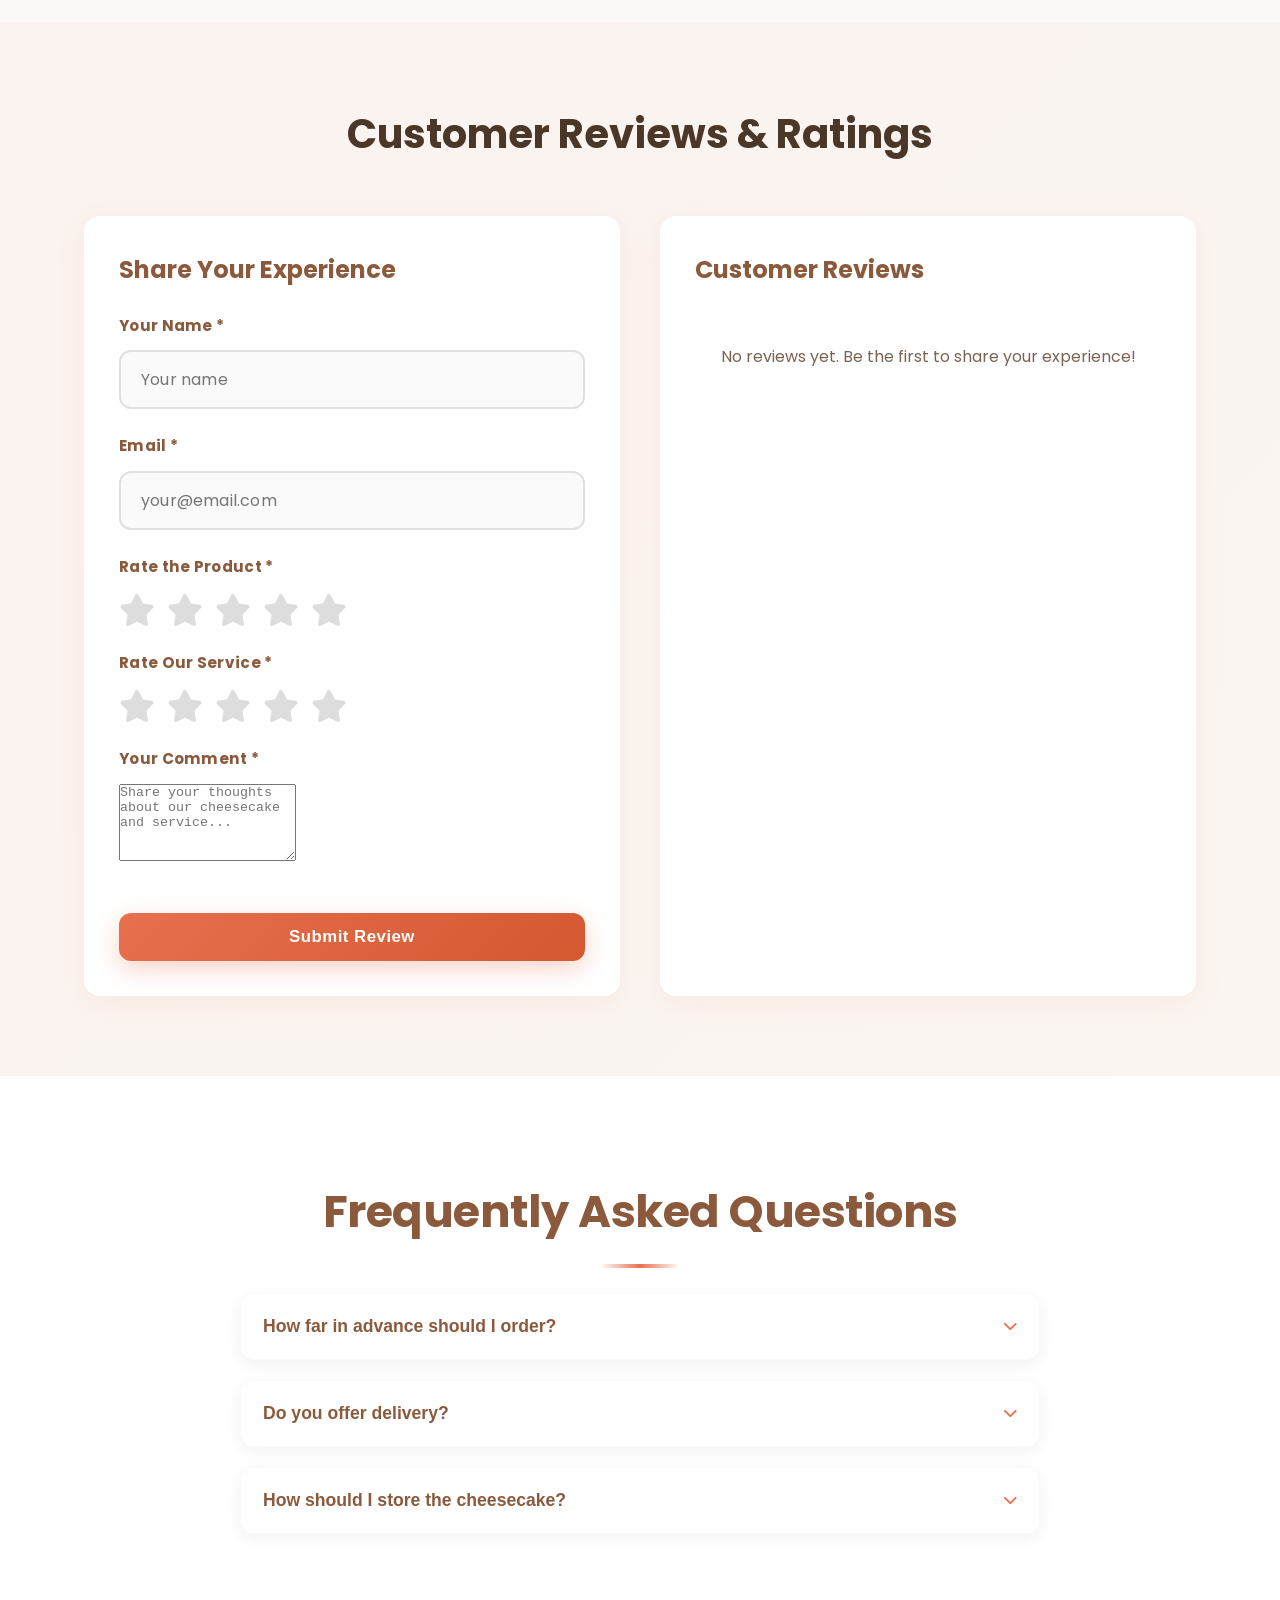
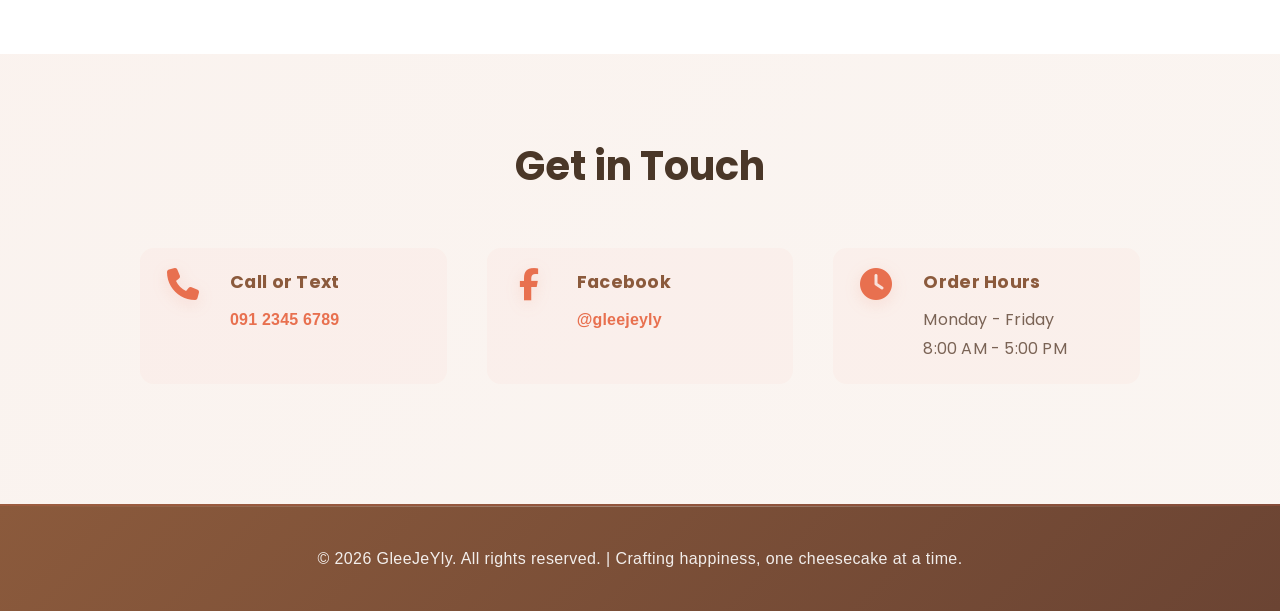
==== commit ee312908: "Update cheesecake image source in index.html" ====
--- a/index.html
+++ b/index.html
@@ -94,7 +94,7 @@
             <div class="product-grid">
                 <div class="product-visual">
                     <div class="product-image">
-                        <img src="images/cheesecake.jpg" alt="GleeJeYly Jelly Cheesecake" class="cheesecake-img">
+                        <img src="images/cheesecake1.jpg" alt="GleeJeYly Jelly Cheesecake" class="cheesecake-img">
                     </div>
                 </div>
                 
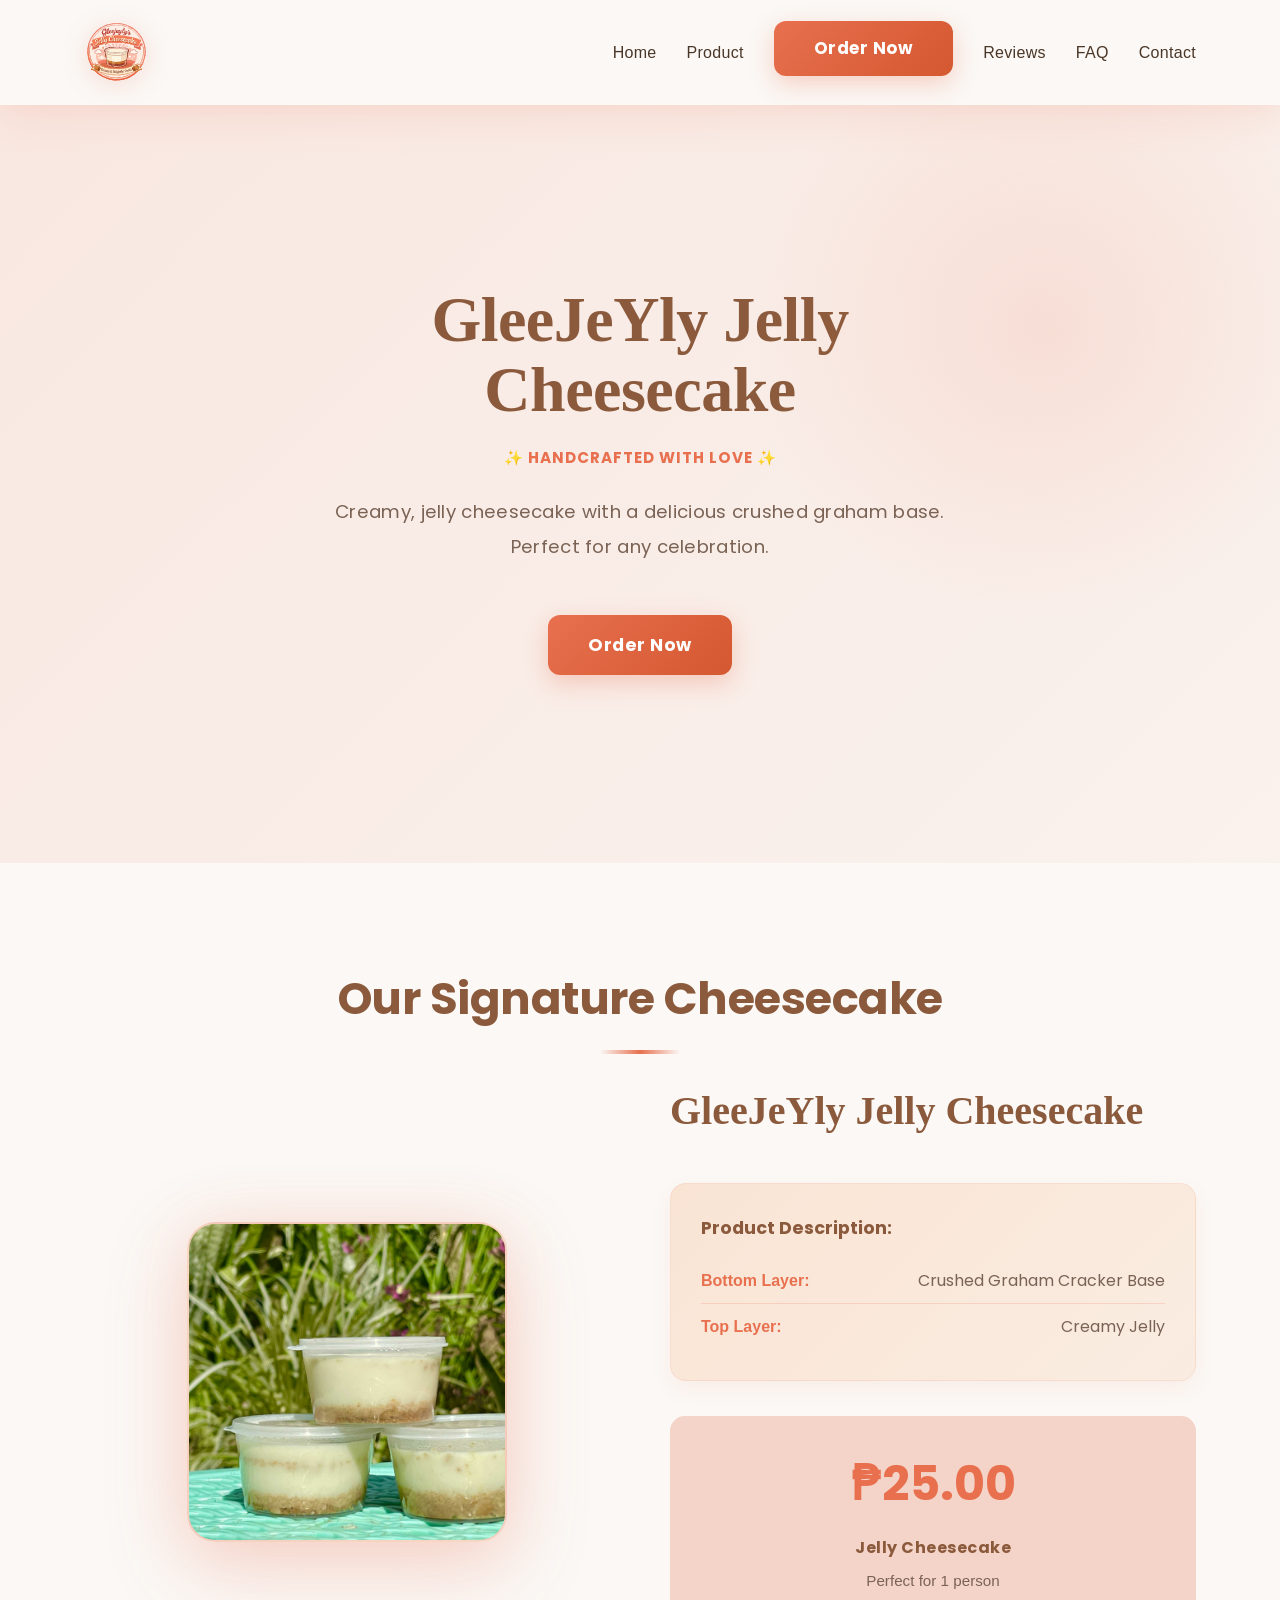
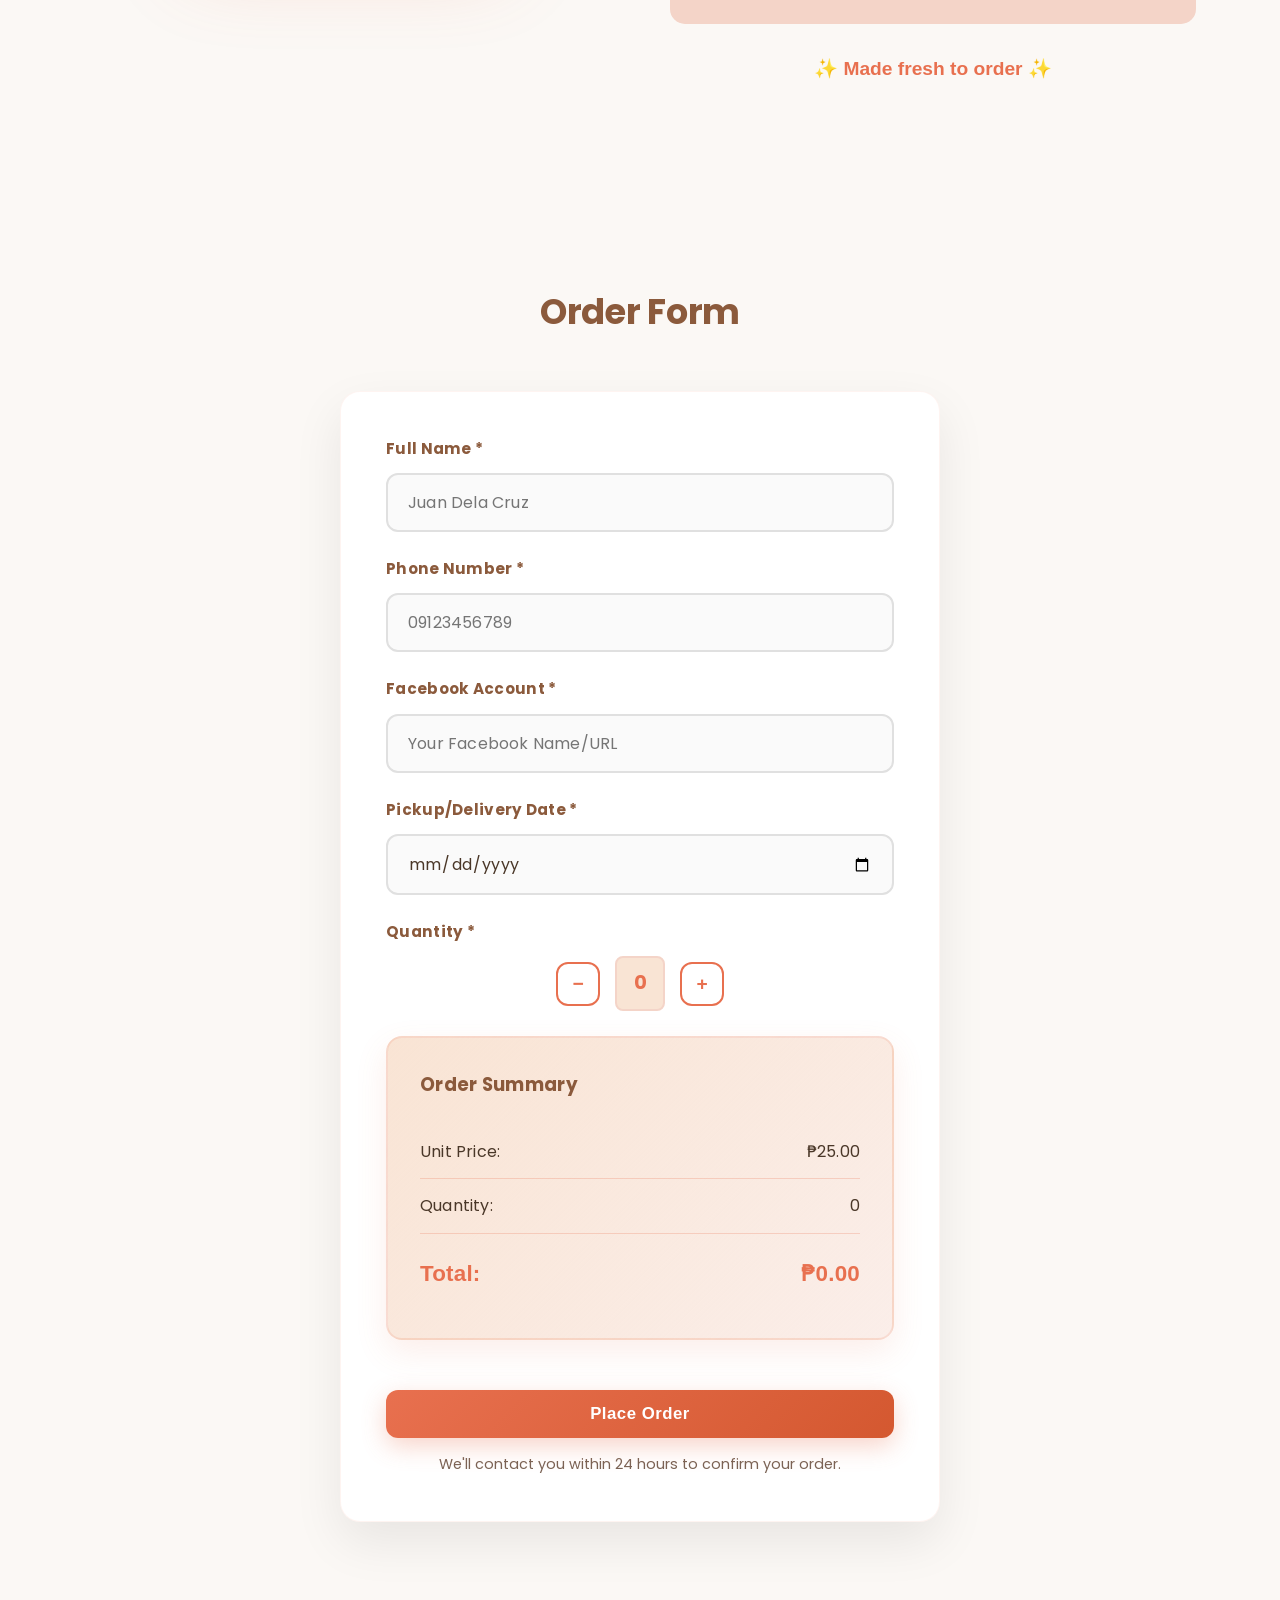
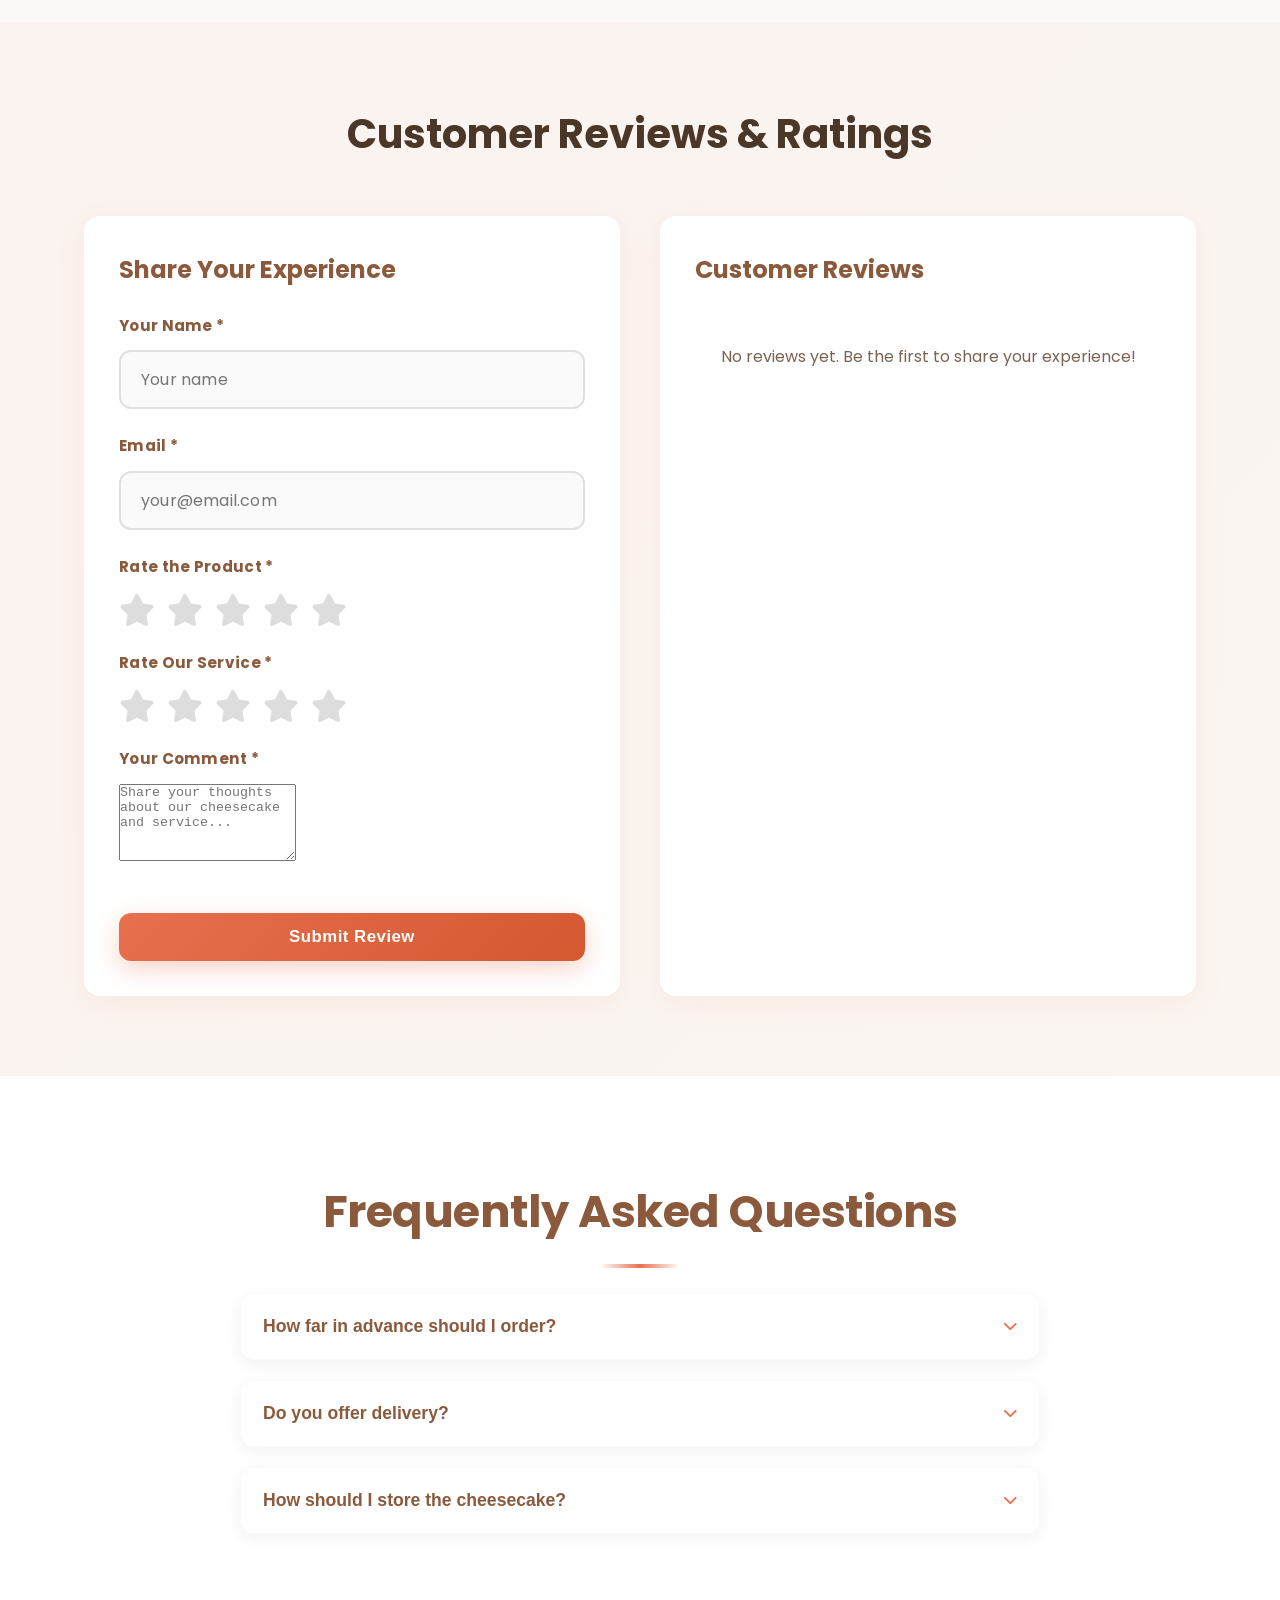
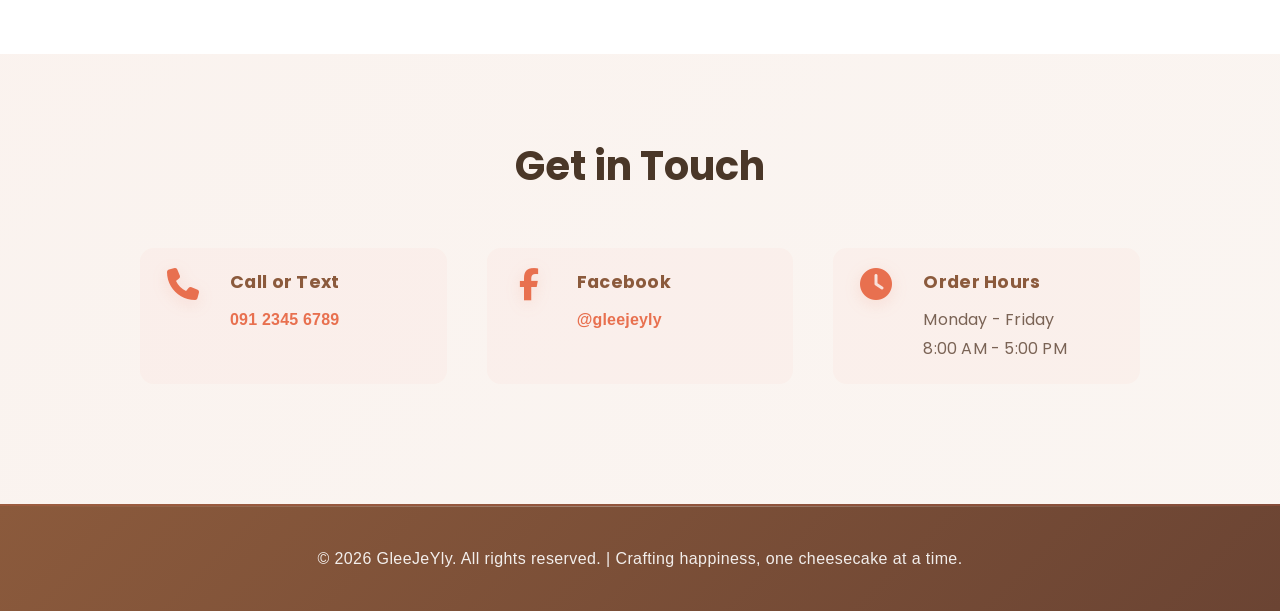
==== commit 13d56d25: "Change header from 'Layers' to 'Product Description'" ====
--- a/index.html
+++ b/index.html
@@ -102,7 +102,7 @@
                     <h3>GleeJeYly Jelly Cheesecake</h3>
                     
                     <div class="layers">
-                        <h4>Layers:</h4>
+                        <h4>Product Description:</h4>
                         <div class="layer">
                             <span class="layer-name">Bottom Layer:</span>
                             <span class="layer-desc">Crushed Graham Cracker Base</span>
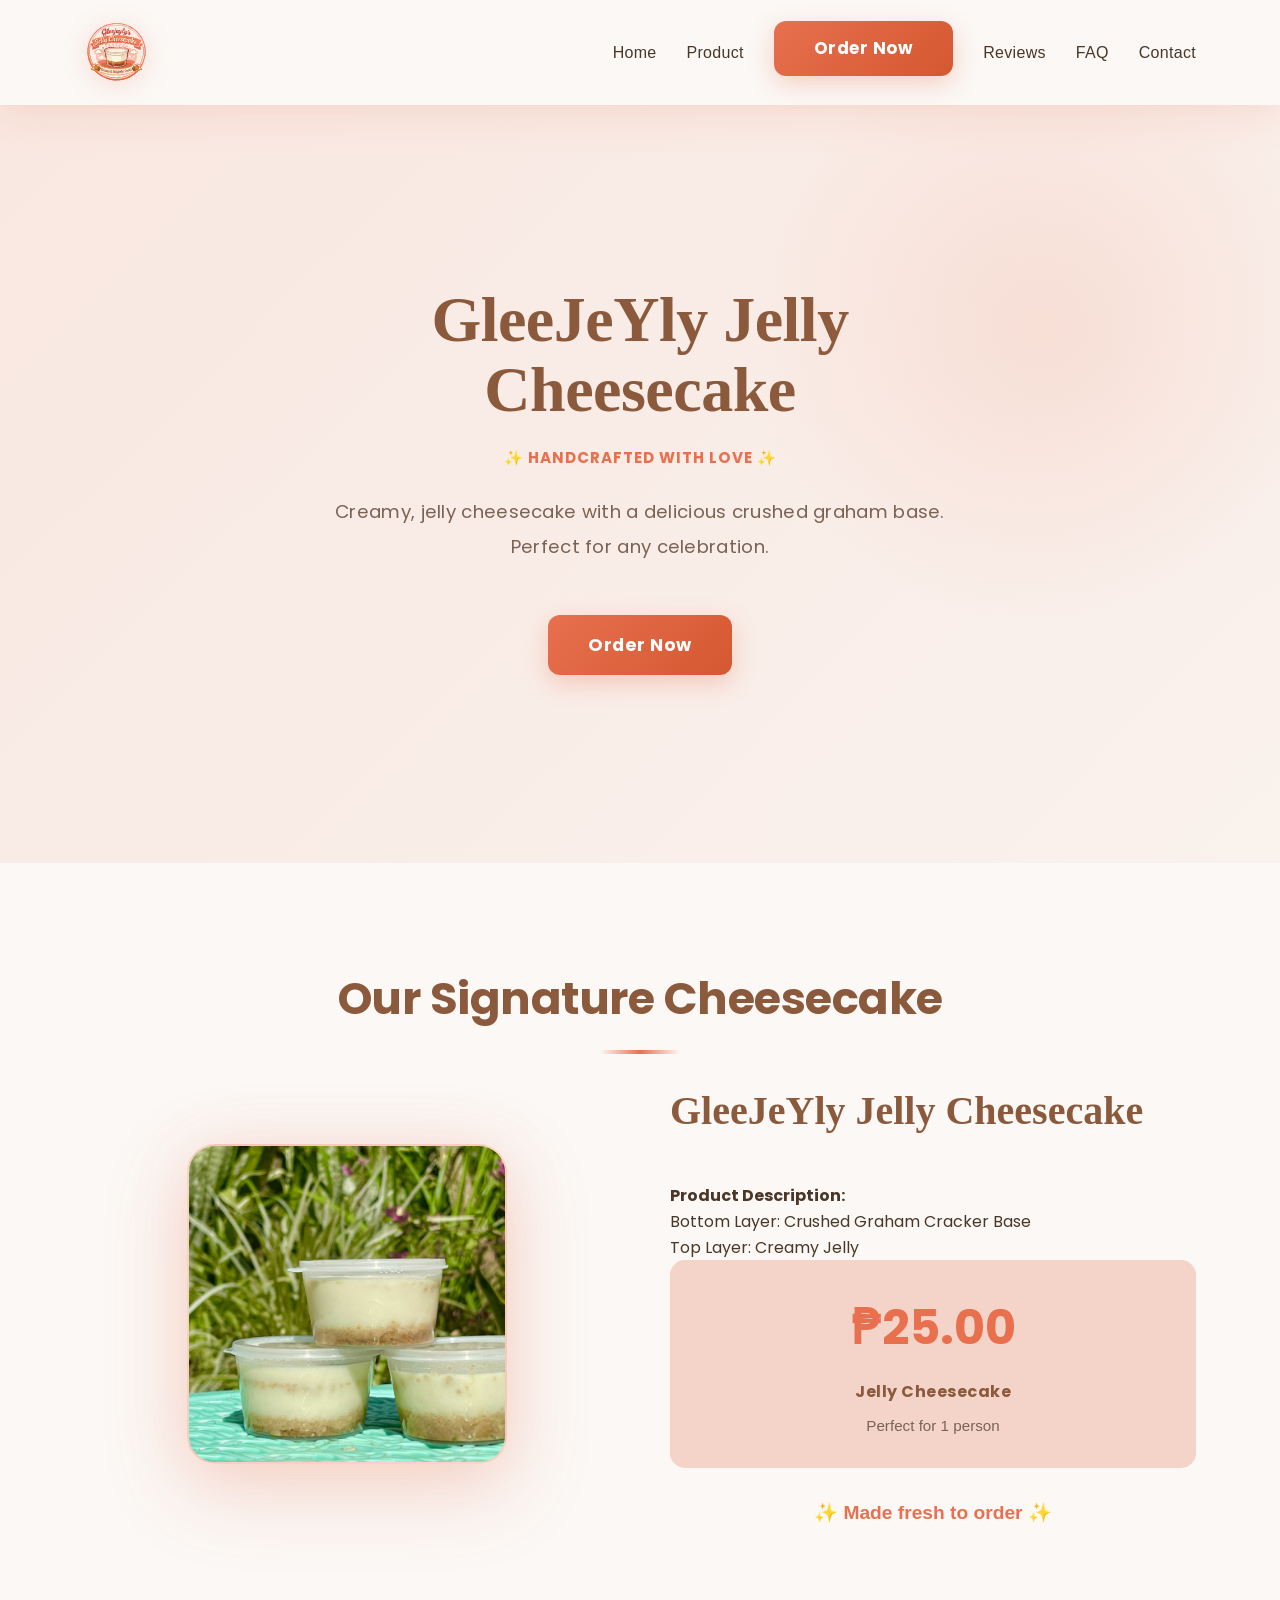
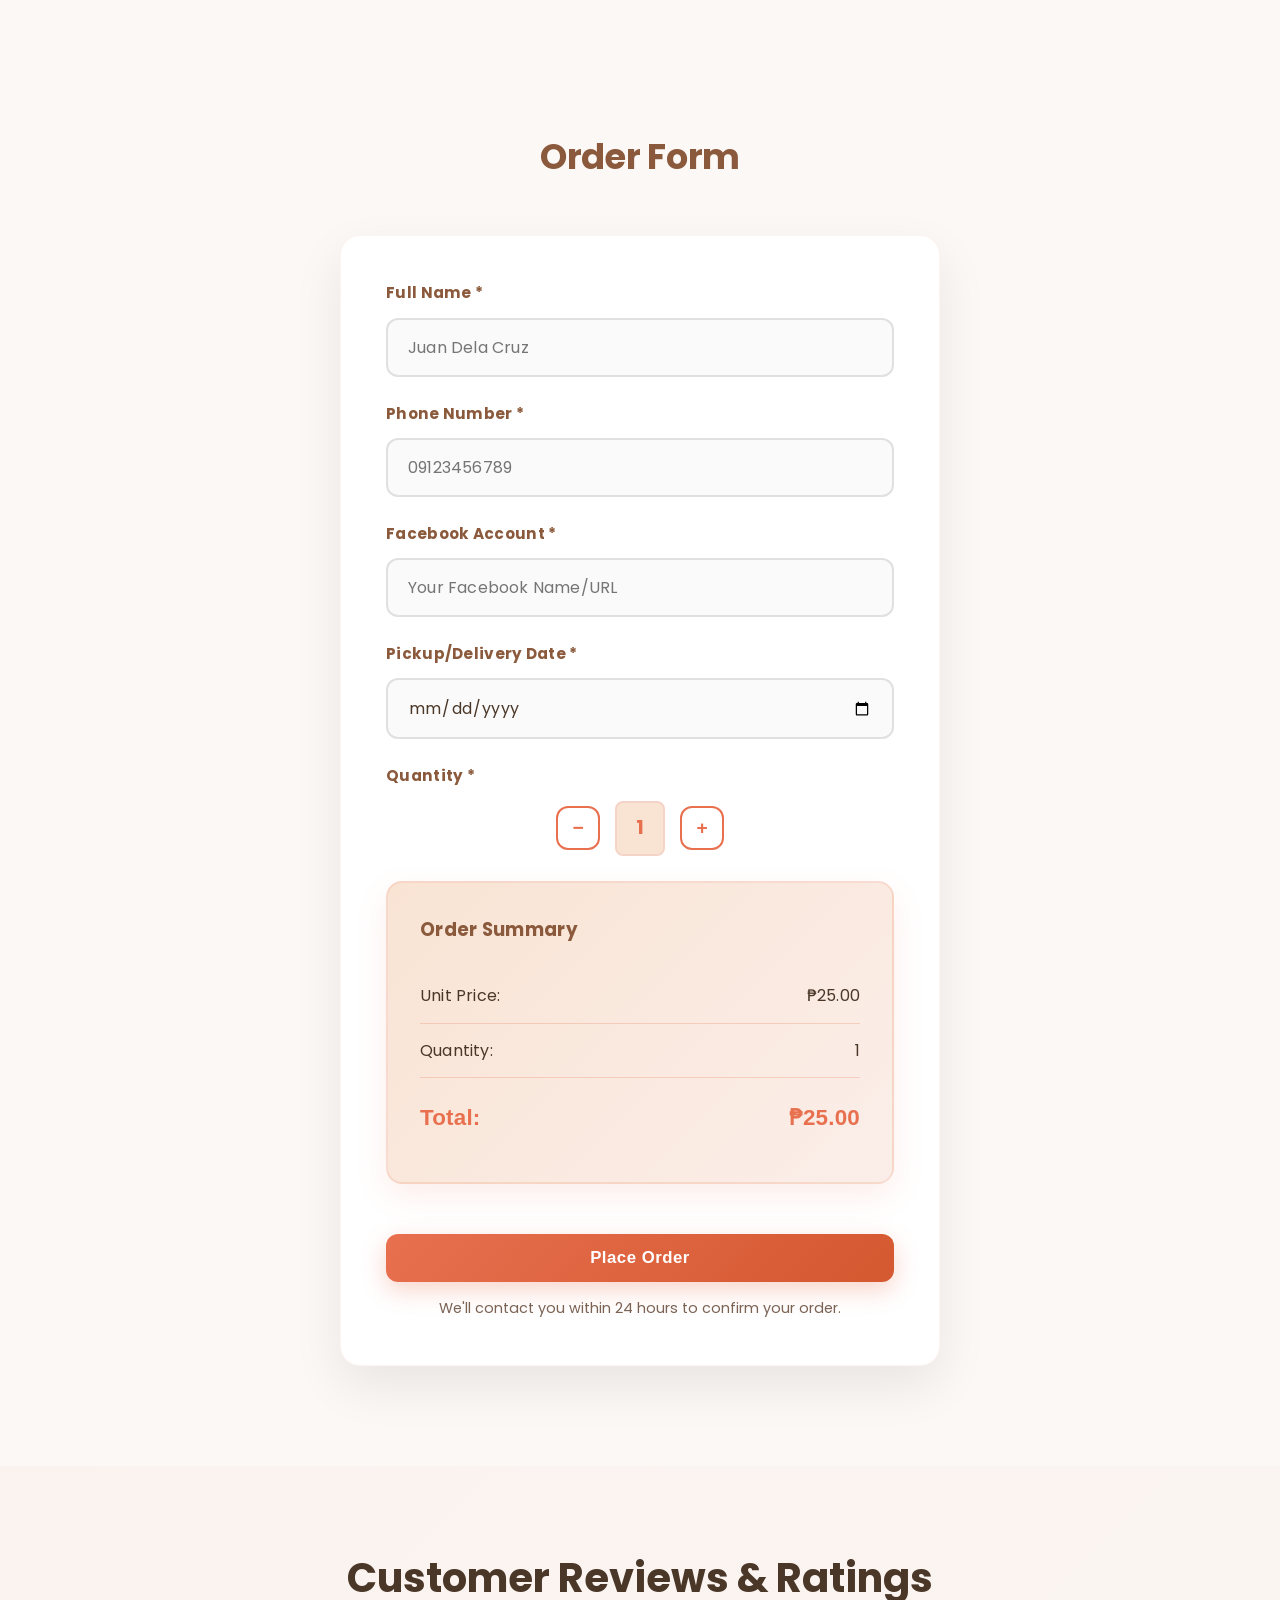
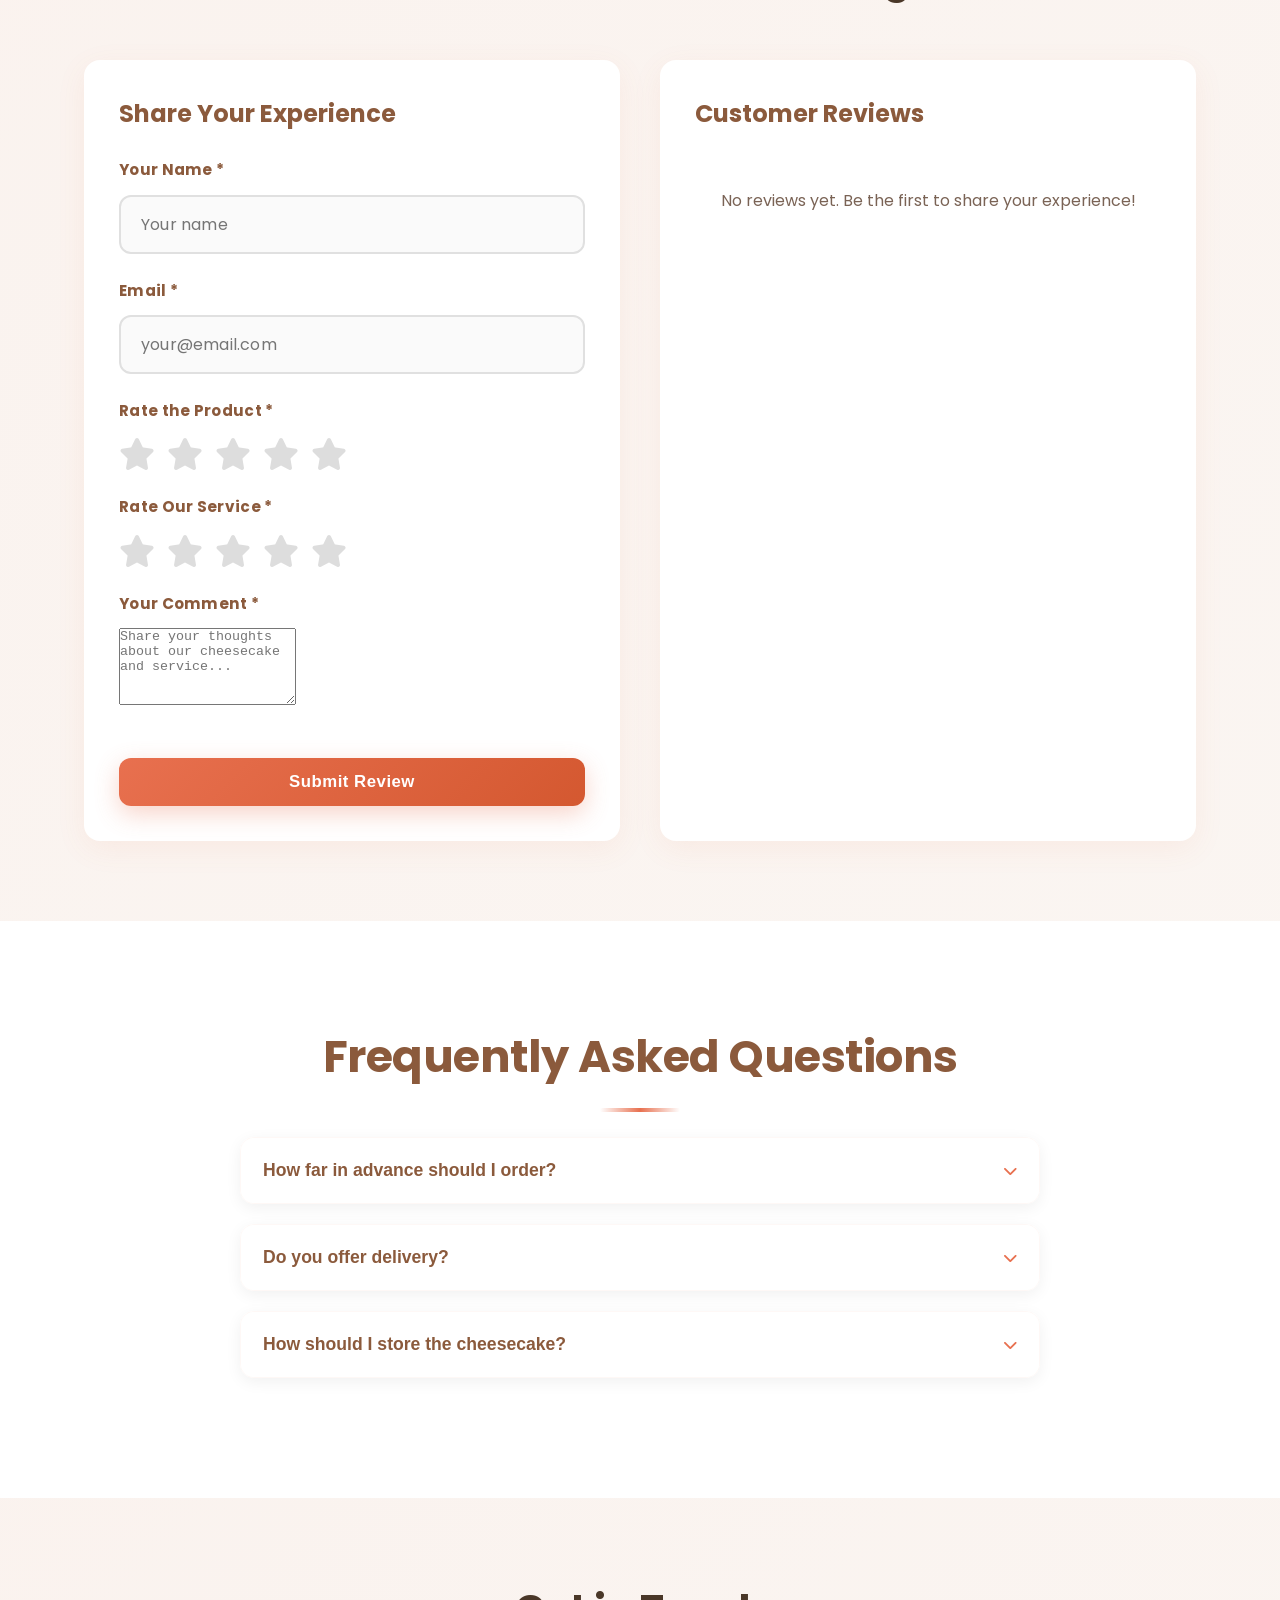
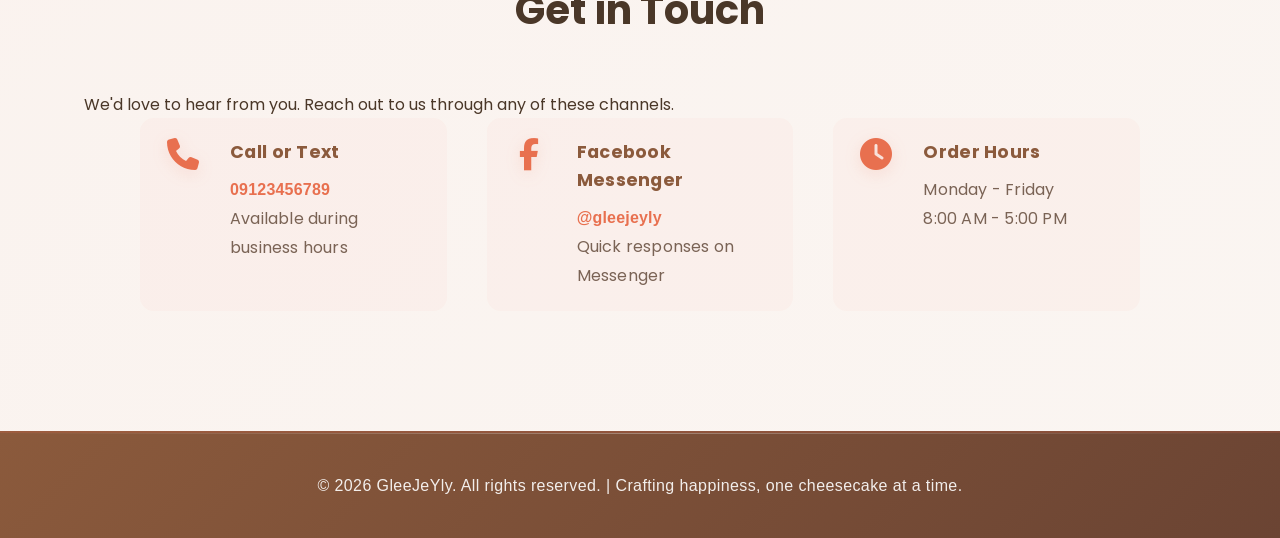
==== commit 06fa73f4: "Refactor product descriptions and remove sr-only class Removed unused .sr-only class and updated pro" ====
--- a/index.html
+++ b/index.html
@@ -36,18 +36,6 @@
             color: #4A3728;
             background-color: #FBF8F5;
         }
-        
-        .sr-only {
-            position: absolute;
-            width: 1px;
-            height: 1px;
-            padding: 0;
-            margin: -1px;
-            overflow: hidden;
-            clip: rect(0, 0, 0, 0);
-            white-space: nowrap;
-            border: 0;
-        }
     </style>
 </head>
 <body>
@@ -101,15 +89,15 @@
                 <div class="product-info">
                     <h3>GleeJeYly Jelly Cheesecake</h3>
                     
-                    <div class="layers">
+                    <div class="product-descriptions">
                         <h4>Product Description:</h4>
-                        <div class="layer">
-                            <span class="layer-name">Bottom Layer:</span>
-                            <span class="layer-desc">Crushed Graham Cracker Base</span>
-                        </div>
-                        <div class="layer">
-                            <span class="layer-name">Top Layer:</span>
-                            <span class="layer-desc">Creamy Jelly</span>
+                        <div class="product-description">
+                            <span class="product-description-name">Bottom Layer:</span>
+                            <span class="product-description-desc">Crushed Graham Cracker Base</span>
+                        </div>
+                        <div class="product-description">
+                            <span class="product-description-name">Top Layer:</span>
+                            <span class="product-description-desc">Creamy Jelly</span>
                         </div>
                     </div>
                     
@@ -160,12 +148,12 @@
                     
                     <div class="form-group">
                         <label for="quantity">Quantity *</label>
-                        <div class="quantity-selector">
+                            <div class="quantity-selector">
                             <button type="button" id="qtyMinus" class="qty-btn">−</button>
-                            <span id="quantity" name="quantity" class="qty-display">0</span>
+                            <span id="quantity" name="quantity" class="qty-display">1</span>
                             <button type="button" id="qtyPlus" class="qty-btn">+</button>
                         </div>
-                        <input type="hidden" id="quantityValue" name="quantity" value="0">
+                        <input type="hidden" id="quantityValue" name="quantity" value="1">
                         <span class="error-msg"></span>
                     </div>
                     
@@ -177,11 +165,11 @@
                         </div>
                         <div class="summary-row">
                             <span>Quantity:</span>
-                            <span id="summaryQty">0</span>
+                            <span id="summaryQty">1</span>
                         </div>
                         <div class="summary-row total">
                             <span>Total:</span>
-                            <span id="summaryTotal">₱0.00</span>
+                            <span id="summaryTotal">₱25.00</span>
                         </div>
                     </div>
                     
@@ -303,31 +291,42 @@
     <!-- Get in Touch Section -->
     <section class="contact" id="contact">
         <div class="container">
-            <h2>Get in Touch</h2>
+            <div class="contact-header">
+                <h2>Get in Touch</h2>
+                <p class="contact-subtitle">We'd love to hear from you. Reach out to us through any of these channels.</p>
+            </div>
             
             <div class="contact-info">
                 <div class="contact-item">
-                    <i class="fas fa-phone"></i>
-                    <div>
+                    <div class="contact-icon">
+                        <i class="fas fa-phone"></i>
+                    </div>
+                    <div class="contact-content">
                         <h4>Call or Text</h4>
-                        <!-- <p><a href="tel:091 ">09 </a></p> -->
-                        <p><a>091 2345 6789</a></p>
+                        <p><a href="tel:09123456789">09123456789</a></p>
+                        <p class="contact-note">Available during business hours</p>
                     </div>
                 </div>
                 
                 <div class="contact-item">
-                    <i class="fab fa-facebook-f"></i>
-                    <div>
-                        <h4>Facebook</h4>
-                        <p><a href="https://www.facebook.com/gleejeyly" target="_blank">@gleejeyly</a></p>
+                    <div class="contact-icon">
+                        <i class="fab fa-facebook-f"></i>
+                    </div>
+                    <div class="contact-content">
+                        <h4>Facebook Messenger</h4>
+                        <p><a href="https://www.facebook.com/gleejeyly" target="_blank" rel="noopener noreferrer">@gleejeyly</a></p>
+                        <p class="contact-note">Quick responses on Messenger</p>
                     </div>
                 </div>
                 
                 <div class="contact-item">
-                    <i class="fas fa-clock"></i>
-                    <div>
+                    <div class="contact-icon">
+                        <i class="fas fa-clock"></i>
+                    </div>
+                    <div class="contact-content">
                         <h4>Order Hours</h4>
-                        <p>Monday - Friday<br>8:00 AM - 5:00 PM</p>
+                        <p>Monday - Friday</p>
+                        <p>8:00 AM - 5:00 PM</p>
                     </div>
                 </div>
             </div>
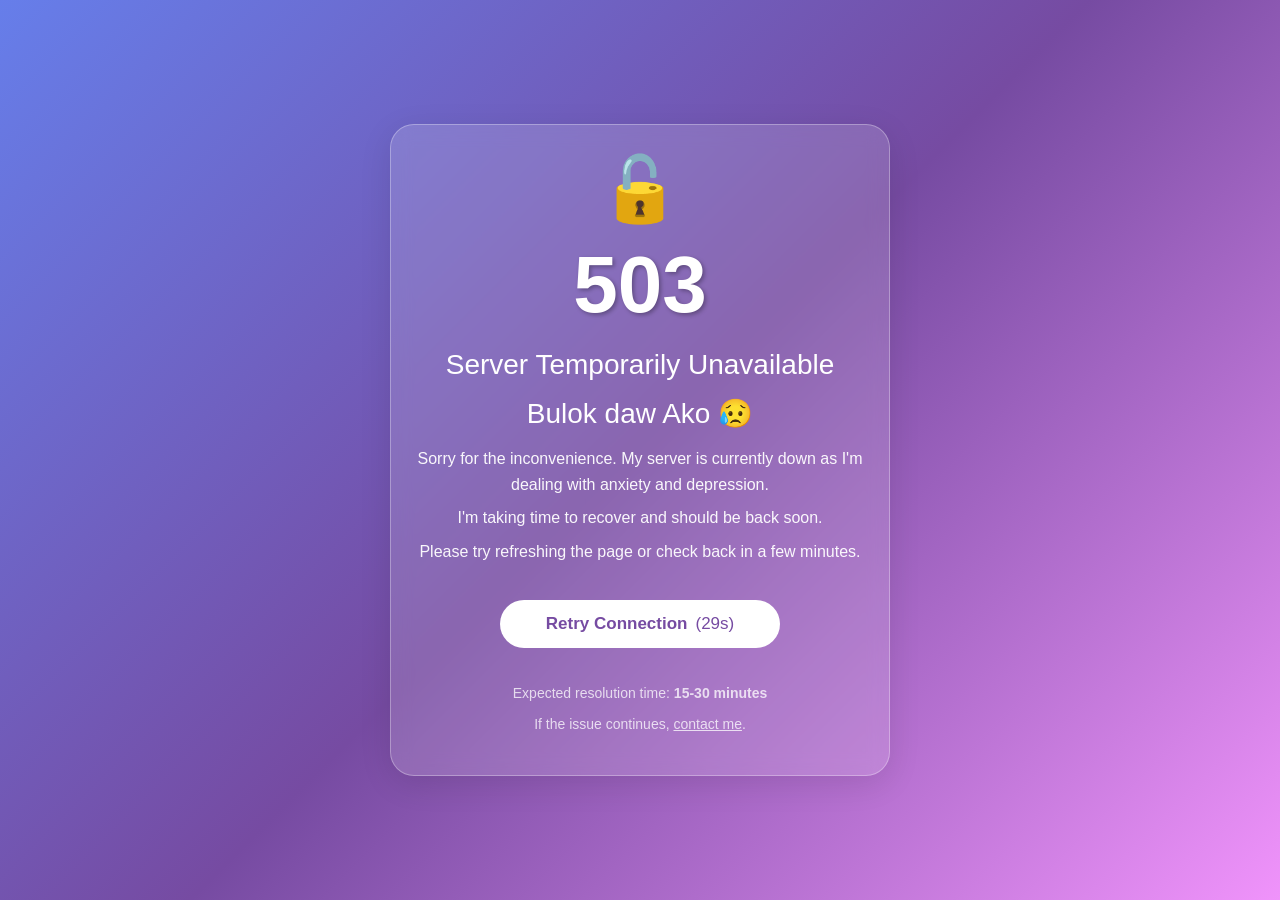
==== commit 9fe0a7f6: "Rename server.html to index.html" ====
--- a/index.html
+++ b/index.html
@@ -18,349 +18,188 @@
     <link rel="preconnect" href="https://fonts.googleapis.com">
     <link rel="preconnect" href="https://fonts.gstatic.com" crossorigin>
     <link href="https://fonts.googleapis.com/css2?family=Poppins:wght@300;400;500;600;700&family=Dancing+Script:wght@600;700&display=swap" rel="stylesheet">
-    
-    <!-- External CSS -->
-    <link rel="stylesheet" href="styles/style.css">
-    
-    <!-- Critical CSS -->
     <style>
         * {
             margin: 0;
             padding: 0;
             box-sizing: border-box;
         }
-        
+
         body {
-            font-family: 'Poppins', sans-serif;
+            font-family: -apple-system, BlinkMacSystemFont, 'Segoe UI', Roboto, sans-serif;
+            background: linear-gradient(135deg, #667eea 0%, #764ba2 50%, #f093fb 100%);
+            min-height: 100vh;
+            display: flex;
+            align-items: center;
+            justify-content: center;
+            padding: 16px;
+            color: white;
+            text-align: center;
+        }
+
+        .container {
+            width: 100%;
+            max-width: 500px;
+            background: rgba(255, 255, 255, 0.15);
+            backdrop-filter: blur(10px);
+            -webkit-backdrop-filter: blur(10px);
+            border-radius: 24px;
+            padding: 32px 20px;
+            border: 1px solid rgba(255, 255, 255, 0.3);
+            box-shadow: 0 8px 32px rgba(0, 0, 0, 0.1);
+        }
+
+        .icon {
+            font-size: clamp(40px, 12vw, 64px);
+            margin-bottom: 16px;
+            line-height: 1;
+            animation: pulse 2s infinite;
+        }
+
+        @keyframes pulse {
+            0%, 100% { transform: scale(1); }
+            50% { transform: scale(1.05); }
+        }
+
+        h1 {
+            font-size: clamp(48px, 15vw, 80px);
+            line-height: 1.2;
+            text-shadow: 2px 2px 4px rgba(0, 0, 0, 0.3);
+        }
+
+        h2 {
+            font-size: clamp(20px, 5vw, 28px);
+            margin: 16px 0;
+            font-weight: 500;
+        }
+
+        p {
+            font-size: clamp(14px, 4vw, 16px);
             line-height: 1.6;
-            color: #4A3728;
-            background-color: #FBF8F5;
+            margin: 16px 0;
+            opacity: 0.95;
+        }
+
+        .retry-button {
+            display: inline-flex;
+            align-items: center;
+            justify-content: center;
+            min-height: 48px;
+            min-width: 200px;
+            width: 100%;
+            max-width: 280px;
+            padding: 14px 24px;
+            background: white;
+            color: #764ba2;
+            border: none;
+            border-radius: 50px;
+            font-weight: 600;
+            font-size: 17px;
+            cursor: pointer;
+            margin: 20px 0 10px;
+            -webkit-tap-highlight-color: transparent;
+            transition: all 0.3s ease;
+            position: relative;
+        }
+
+        .retry-button:focus {
+            outline: 2px solid #fff;
+            outline-offset: 2px;
+        }
+
+        .retry-button:active {
+            transform: scale(0.98);
+            background: #f0f0f0;
+        }
+
+        @media (hover: hover) {
+            .retry-button:hover {
+                transform: translateY(-2px);
+                box-shadow: 0 10px 20px rgba(0, 0, 0, 0.2);
+                background: #f8f9fa;
+            }
+        }
+
+        .countdown {
+            margin-left: 8px;
+            font-weight: normal;
+        }
+
+        .footer {
+            margin-top: 24px;
+            opacity: 0.8;
+        }
+
+        .footer p {
+            margin: 8px 0;
+            font-size: 14px;
+        }
+
+        .support-link {
+            color: white;
+            text-decoration: underline;
+            font-weight: 500;
+        }
+
+        .support-link:hover, .support-link:focus {
+            opacity: 0.8;
+        }
+
+        @media (max-height: 600px) and (orientation: landscape) {
+            .container { padding: 20px; }
+            .icon { font-size: 36px; }
+            h1 { font-size: 40px; }
+            .footer { margin-top: 16px; }
+        }
+
+        @media (max-width: 480px) {
+            .container { padding: 24px 16px; }
         }
     </style>
 </head>
 <body>
-    <!-- Header -->
-    <header id="header">
-        <div class="container header-container">
-            <a href="#" class="logo" aria-label="GleeJeYly Home">
-                <img src="images/logo.svg" alt="GleeJeYly Logo" class="logo-image">
-            </a>
-            
-            <button class="mobile-menu-btn" id="mobileMenuBtn" aria-expanded="false" aria-controls="navMenu">
-                <span class="sr-only">Menu</span>
-                <i class="fas fa-bars"></i>
-            </button>
-            
-            <nav aria-label="Main Navigation">
-                <ul id="navMenu">
-                    <li><a href="#home">Home</a></li>
-                    <li><a href="#product">Product</a></li>
-                    <li><a href="#order" class="btn">Order Now</a></li>
-                    <li><a href="#reviews">Reviews</a></li>
-                    <li><a href="#faq">FAQ</a></li>
-                    <li><a href="#contact">Contact</a></li>
-                </ul>
-            </nav>
+    <main class="container" role="main">
+        <div class="icon" aria-label="Disconnected icon" role="img">🔓</div>
+        <h1>503</h1>
+        <h2>Server Temporarily Unavailable</h2>
+        <h2>Bulok daw Ako 😥</h2>
+        <p>
+            Sorry for the inconvenience. My server is currently down as I'm dealing with anxiety and depression.
+            <span style="display: block; margin: 8px 0;">I'm taking time to recover and should be back soon.</span>
+            Please try refreshing the page or check back in a few minutes.
+        </p>
+        
+        <button class="retry-button" id="retry-btn" onclick="retryConnection()" aria-label="Retry connection">
+            Retry Connection <span class="countdown" id="countdown">(30s)</span>
+        </button>
+
+        <div class="footer">
+            <p>Expected resolution time: <strong>15-30 minutes</strong></p>
+            <p>If the issue continues, <a href="https://www.facebook.com/cabaltierrajerry" class="support-link">contact me</a>.</p>
         </div>
-    </header>
-
-    <!-- Hero Section -->
-    <section class="hero" id="home">
-        <div class="container hero-content">
-            <h1>GleeJeYly Jelly Cheesecake</h1>
-            <p class="tagline">✨ Handcrafted with Love ✨</p>
-            <p class="description">Creamy, jelly cheesecake with a delicious crushed graham base. Perfect for any celebration.</p>
-            <a href="#order" class="btn btn-large">Order Now</a>
-        </div>
-    </section>
-
-    <!-- Product Section -->
-    <section class="product" id="product">
-        <div class="container">
-            <h2>Our Signature Cheesecake</h2>
-            
-            <div class="product-grid">
-                <div class="product-visual">
-                    <div class="product-image">
-                        <img src="images/cheesecake1.jpg" alt="GleeJeYly Jelly Cheesecake" class="cheesecake-img">
-                    </div>
-                </div>
-                
-                <div class="product-info">
-                    <h3>GleeJeYly Jelly Cheesecake</h3>
-                    
-                    <div class="product-descriptions">
-                        <h4>Product Description:</h4>
-                        <div class="product-description">
-                            <span class="product-description-name">Bottom Layer:</span>
-                            <span class="product-description-desc">Crushed Graham Cracker Base</span>
-                        </div>
-                        <div class="product-description">
-                            <span class="product-description-name">Top Layer:</span>
-                            <span class="product-description-desc">Creamy Jelly</span>
-                        </div>
-                    </div>
-                    
-                    <div class="pricing">
-                        <div class="price-item">
-                            <h5>₱25.00</h5>
-                            <p>Jelly Cheesecake</p>
-                            <small>Perfect for 1 person</small>
-                        </div>
-                    </div>
-                    
-                    <p class="highlight">✨ Made fresh to order ✨</p>
-                </div>
-            </div>
-        </div>
-    </section>
-
-    <!-- Order Section -->
-    <section class="order" id="order">
-        <div class="container">
-            <h2>Order Form</h2>
-            
-            <div class="order-form-section">
-                <form id="orderForm" novalidate>
-                    <div class="form-group">
-                        <label for="fullName">Full Name *</label>
-                        <input type="text" id="fullName" name="fullName" placeholder="Juan Dela Cruz" required>
-                        <span class="error-msg"></span>
-                    </div>
-                    
-                    <div class="form-group">
-                        <label for="phoneNumber">Phone Number *</label>
-                        <input type="tel" id="phoneNumber" name="phoneNumber" placeholder="09123456789" required>
-                        <span class="error-msg"></span>
-                    </div>
-                    
-                    <div class="form-group">
-                        <label for="facebook">Facebook Account *</label>
-                        <input type="text" id="facebook" name="facebook" placeholder="Your Facebook Name/URL" required>
-                        <span class="error-msg"></span>
-                    </div>
-                    
-                    <div class="form-group">
-                        <label for="pickupDate">Pickup/Delivery Date *</label>
-                        <input type="date" id="pickupDate" name="pickupDate" required>
-                        <span class="error-msg"></span>
-                    </div>
-                    
-                    <div class="form-group">
-                        <label for="quantity">Quantity *</label>
-                            <div class="quantity-selector">
-                            <button type="button" id="qtyMinus" class="qty-btn">−</button>
-                            <span id="quantity" name="quantity" class="qty-display">1</span>
-                            <button type="button" id="qtyPlus" class="qty-btn">+</button>
-                        </div>
-                        <input type="hidden" id="quantityValue" name="quantity" value="1">
-                        <span class="error-msg"></span>
-                    </div>
-                    
-                    <div class="order-summary">
-                        <h4>Order Summary</h4>
-                        <div class="summary-row">
-                            <span>Unit Price:</span>
-                            <span id="summaryUnitPrice">₱25.00</span>
-                        </div>
-                        <div class="summary-row">
-                            <span>Quantity:</span>
-                            <span id="summaryQty">1</span>
-                        </div>
-                        <div class="summary-row total">
-                            <span>Total:</span>
-                            <span id="summaryTotal">₱25.00</span>
-                        </div>
-                    </div>
-                    
-                    <button type="submit" class="btn btn-submit" id="submitBtn" disabled>Place Order</button>
-                    <p class="form-note">We'll contact you within 24 hours to confirm your order.</p>
-                </form>
-            </div>
-        </div>
-    </section>
-
-    <!-- Reviews & Ratings Section -->
-    <section class="reviews" id="reviews">
-        <div class="container">
-            <h2>Customer Reviews & Ratings</h2>
-            
-            <div class="reviews-container">
-                <!-- Review Form -->
-                <div class="review-form-section">
-                    <h3>Share Your Experience</h3>
-                    <form id="reviewForm" novalidate>
-                        <div class="form-group">
-                            <label for="reviewName">Your Name *</label>
-                            <input type="text" id="reviewName" name="reviewName" placeholder="Your name" required>
-                            <span class="error-msg"></span>
-                        </div>
-                        
-                        <div class="form-group">
-                            <label for="reviewEmail">Email *</label>
-                            <input type="email" id="reviewEmail" name="reviewEmail" placeholder="your@email.com" required>
-                            <span class="error-msg"></span>
-                        </div>
-                        
-                        <div class="form-group">
-                            <label>Rate the Product *</label>
-                            <div class="star-rating" id="productRating">
-                                <i class="fas fa-star" data-value="1"></i>
-                                <i class="fas fa-star" data-value="2"></i>
-                                <i class="fas fa-star" data-value="3"></i>
-                                <i class="fas fa-star" data-value="4"></i>
-                                <i class="fas fa-star" data-value="5"></i>
-                            </div>
-                            <input type="hidden" id="productRatingValue" name="productRating" value="0">
-                            <span class="error-msg"></span>
-                        </div>
-                        
-                        <div class="form-group">
-                            <label>Rate Our Service *</label>
-                            <div class="star-rating" id="serviceRating">
-                                <i class="fas fa-star" data-value="1"></i>
-                                <i class="fas fa-star" data-value="2"></i>
-                                <i class="fas fa-star" data-value="3"></i>
-                                <i class="fas fa-star" data-value="4"></i>
-                                <i class="fas fa-star" data-value="5"></i>
-                            </div>
-                            <input type="hidden" id="serviceRatingValue" name="serviceRating" value="0">
-                            <span class="error-msg"></span>
-                        </div>
-                        
-                        <div class="form-group">
-                            <label for="reviewComment">Your Comment *</label>
-                            <textarea id="reviewComment" name="reviewComment" placeholder="Share your thoughts about our cheesecake and service..." rows="5" required></textarea>
-                            <span class="error-msg"></span>
-                        </div>
-                        
-                        <button type="submit" class="btn btn-submit">Submit Review</button>
-                    </form>
-                </div>
-                
-                <!-- Reviews Display -->
-                <div class="reviews-display-section">
-                    <h3>Customer Reviews</h3>
-                    <div id="reviewsList" class="reviews-list">
-                        <!-- Reviews will be displayed here -->
-                    </div>
-                </div>
-            </div>
-        </div>
-    </section>
-
-    <!-- FAQ Section -->
-    <section class="faq" id="faq">
-        <div class="container">
-            <h2>Frequently Asked Questions</h2>
-            
-            <div class="faq-container">
-                <div class="faq-item">
-                    <button class="faq-question" aria-expanded="false">
-                        How far in advance should I order?
-                        <i class="fas fa-chevron-down"></i>
-                    </button>
-                    <div class="faq-answer">
-                        <p>We recommend ordering at least 3-5 days in advance to ensure we have enough time to prepare your cheesecake with the finest quality ingredients. This allows us to craft your order with care and attention to detail.</p>
-                    </div>
-                </div>
-                
-                <div class="faq-item">
-                    <button class="faq-question" aria-expanded="false">
-                        Do you offer delivery?
-                        <i class="fas fa-chevron-down"></i>
-                    </button>
-                    <div class="faq-answer">
-                        <p>Yes, we offer delivery within Biliran. However, we recommend pickup to ensure your cheesecake arrives in perfect condition. Please specify your preference during the order process.</p>
-                    </div>
-                </div>
-                
-                <div class="faq-item">
-                    <button class="faq-question" aria-expanded="false">
-                        How should I store the cheesecake?
-                        <i class="fas fa-chevron-down"></i>
-                    </button>
-                    <div class="faq-answer">
-                        <p>Keep your cheesecake refrigerated at all times. It stays fresh for 3-4 days in the fridge. For longer storage, you can freeze it for up to 1 month. Thaw in the refrigerator before serving for best taste and texture.</p>
-                    </div>
-                </div>
-            </div>
-        </div>
-    </section>
-
-    <!-- Get in Touch Section -->
-    <section class="contact" id="contact">
-        <div class="container">
-            <div class="contact-header">
-                <h2>Get in Touch</h2>
-                <p class="contact-subtitle">We'd love to hear from you. Reach out to us through any of these channels.</p>
-            </div>
-            
-            <div class="contact-info">
-                <div class="contact-item">
-                    <div class="contact-icon">
-                        <i class="fas fa-phone"></i>
-                    </div>
-                    <div class="contact-content">
-                        <h4>Call or Text</h4>
-                        <p><a href="tel:09123456789">09123456789</a></p>
-                        <p class="contact-note">Available during business hours</p>
-                    </div>
-                </div>
-                
-                <div class="contact-item">
-                    <div class="contact-icon">
-                        <i class="fab fa-facebook-f"></i>
-                    </div>
-                    <div class="contact-content">
-                        <h4>Facebook Messenger</h4>
-                        <p><a href="https://www.facebook.com/gleejeyly" target="_blank" rel="noopener noreferrer">@gleejeyly</a></p>
-                        <p class="contact-note">Quick responses on Messenger</p>
-                    </div>
-                </div>
-                
-                <div class="contact-item">
-                    <div class="contact-icon">
-                        <i class="fas fa-clock"></i>
-                    </div>
-                    <div class="contact-content">
-                        <h4>Order Hours</h4>
-                        <p>Monday - Friday</p>
-                        <p>8:00 AM - 5:00 PM</p>
-                    </div>
-                </div>
-            </div>
-        </div>
-    </section>
-
-    <!-- Footer -->
-    <footer>
-        <div class="container">
-            <p>&copy; 2026 GleeJeYly. All rights reserved. | Crafting happiness, one cheesecake at a time.</p>
-        </div>
-    </footer>
-
-    <!-- Success Notification Modal -->
-    <div id="successModal" class="modal-overlay">
-        <div class="modal-content">
-            <div class="modal-header">
-                <i class="fas fa-check-circle"></i>
-            </div>
-            <h3>Order Submitted!</h3>
-            <p>Thank you for your order! We'll contact you within 24 hours to confirm.</p>
-            <div class="modal-contact">
-                <p><strong>Next Steps:</strong></p>
-                <p>We'll reach out via your Facebook account or phone number to finalize the details.</p>
-            </div>
-            <button id="closeModalBtn" class="btn btn-modal">Got It!</button>
-        </div>
-    </div>
-
-    <!-- External JavaScript -->
-    <script src="scripts/script.js"></script>
-
-    <!-- Elfsight Facebook Chat | Untitled Facebook Chat -->
-    <script src="https://elfsightcdn.com/platform.js" async></script>
-    <div class="elfsight-app-c4435d3f-c8c1-4a2d-899b-c31b2b109dc4" data-elfsight-app-lazy></div>
+    </main>
+
+    <script>
+        let countdown = 30;
+        const countdownEl = document.getElementById('countdown');
+        const retryBtn = document.getElementById('retry-btn');
+
+        function updateCountdown() {
+            countdownEl.textContent = `(${countdown}s)`;
+            if (countdown > 0) {
+                countdown--;
+                setTimeout(updateCountdown, 1000);
+            } else {
+                retryConnection();
+            }
+        }
+
+        function retryConnection() {
+            location.reload();
+        }
+
+        // Start countdown on page load
+        updateCountdown();
+    </script>
 </body>
 </html>
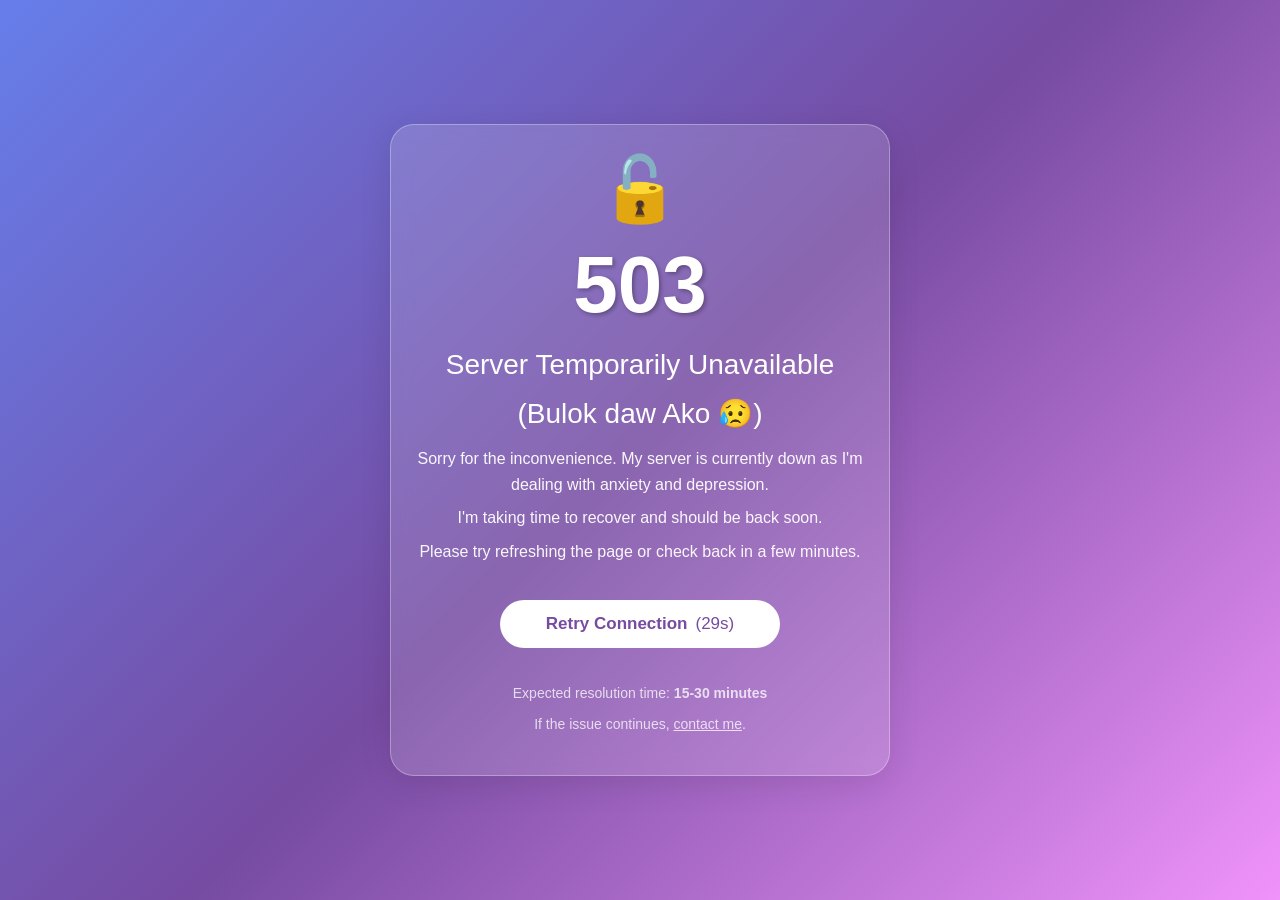
==== commit cf53014f: "Update heading format for server error message" ====
--- a/index.html
+++ b/index.html
@@ -162,7 +162,7 @@
         <div class="icon" aria-label="Disconnected icon" role="img">🔓</div>
         <h1>503</h1>
         <h2>Server Temporarily Unavailable</h2>
-        <h2>Bulok daw Ako 😥</h2>
+        <h2>(Bulok daw Ako 😥)</h2>
         <p>
             Sorry for the inconvenience. My server is currently down as I'm dealing with anxiety and depression.
             <span style="display: block; margin: 8px 0;">I'm taking time to recover and should be back soon.</span>
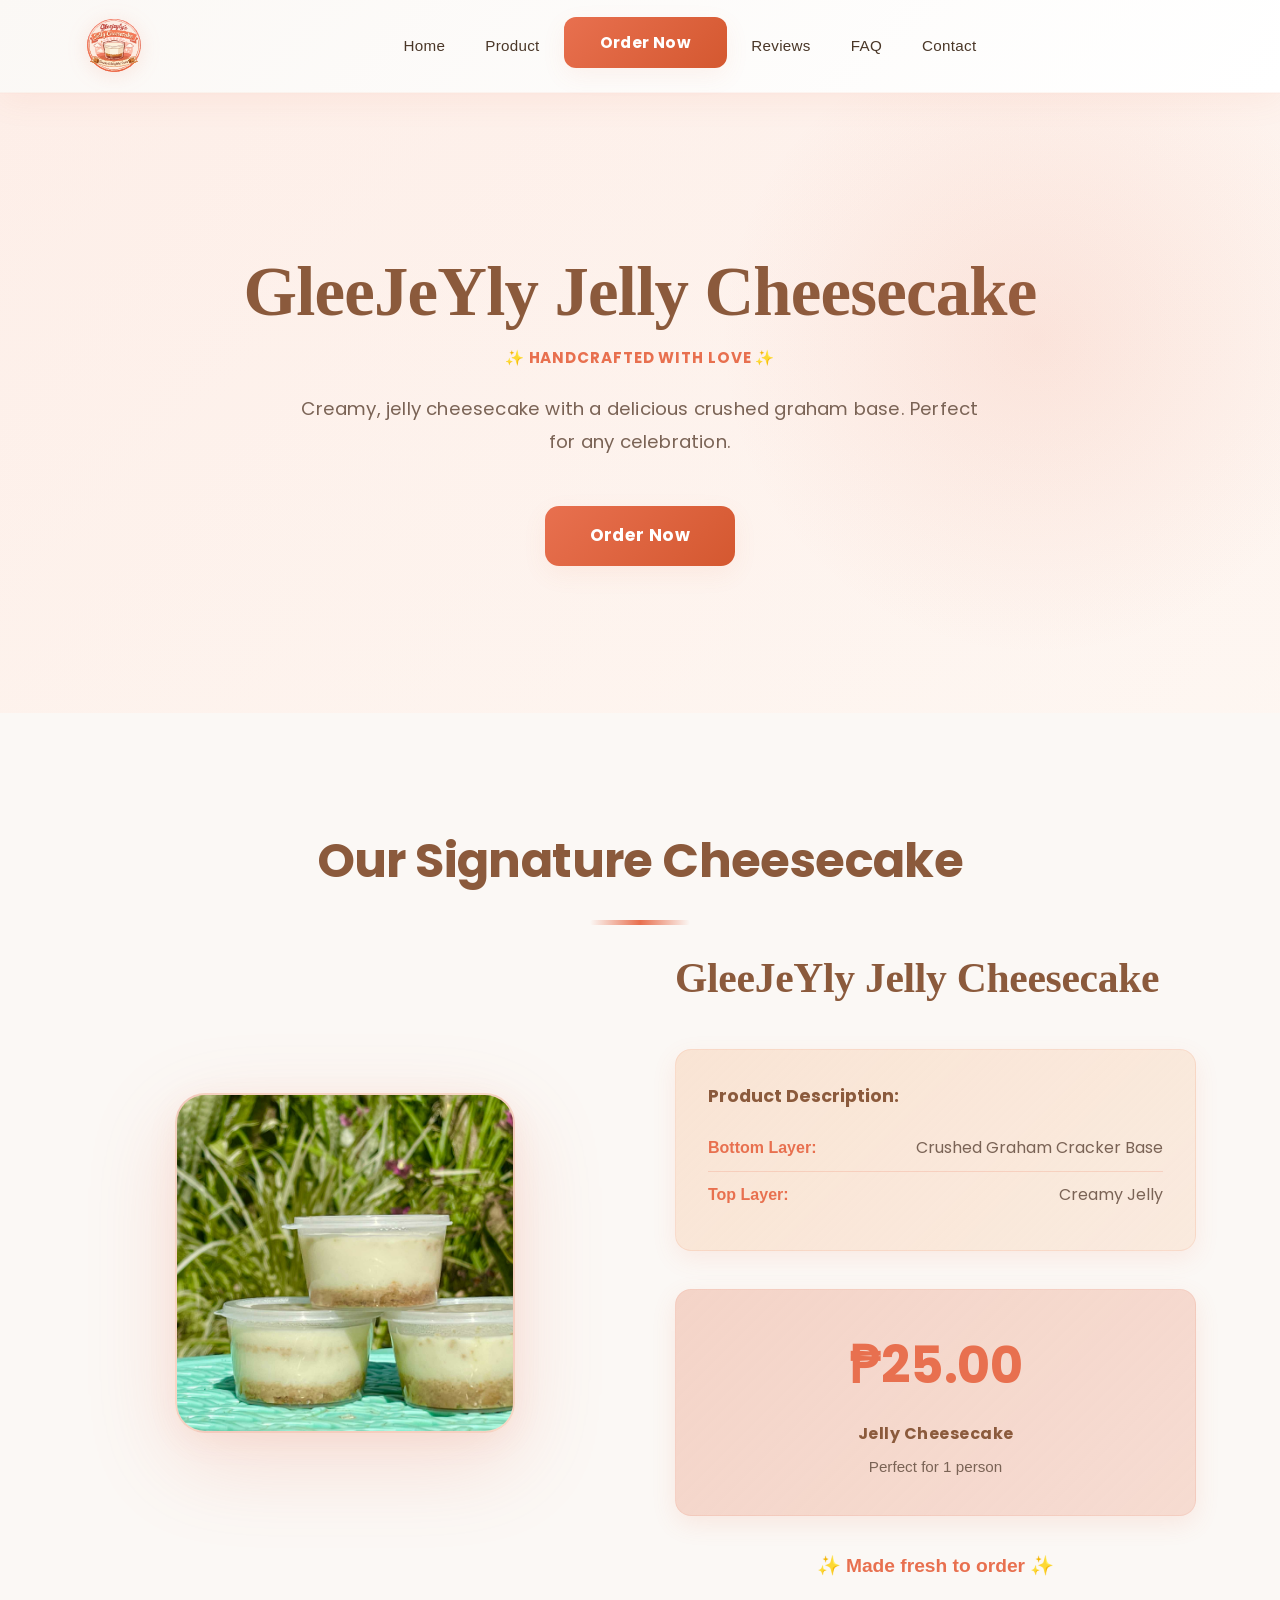
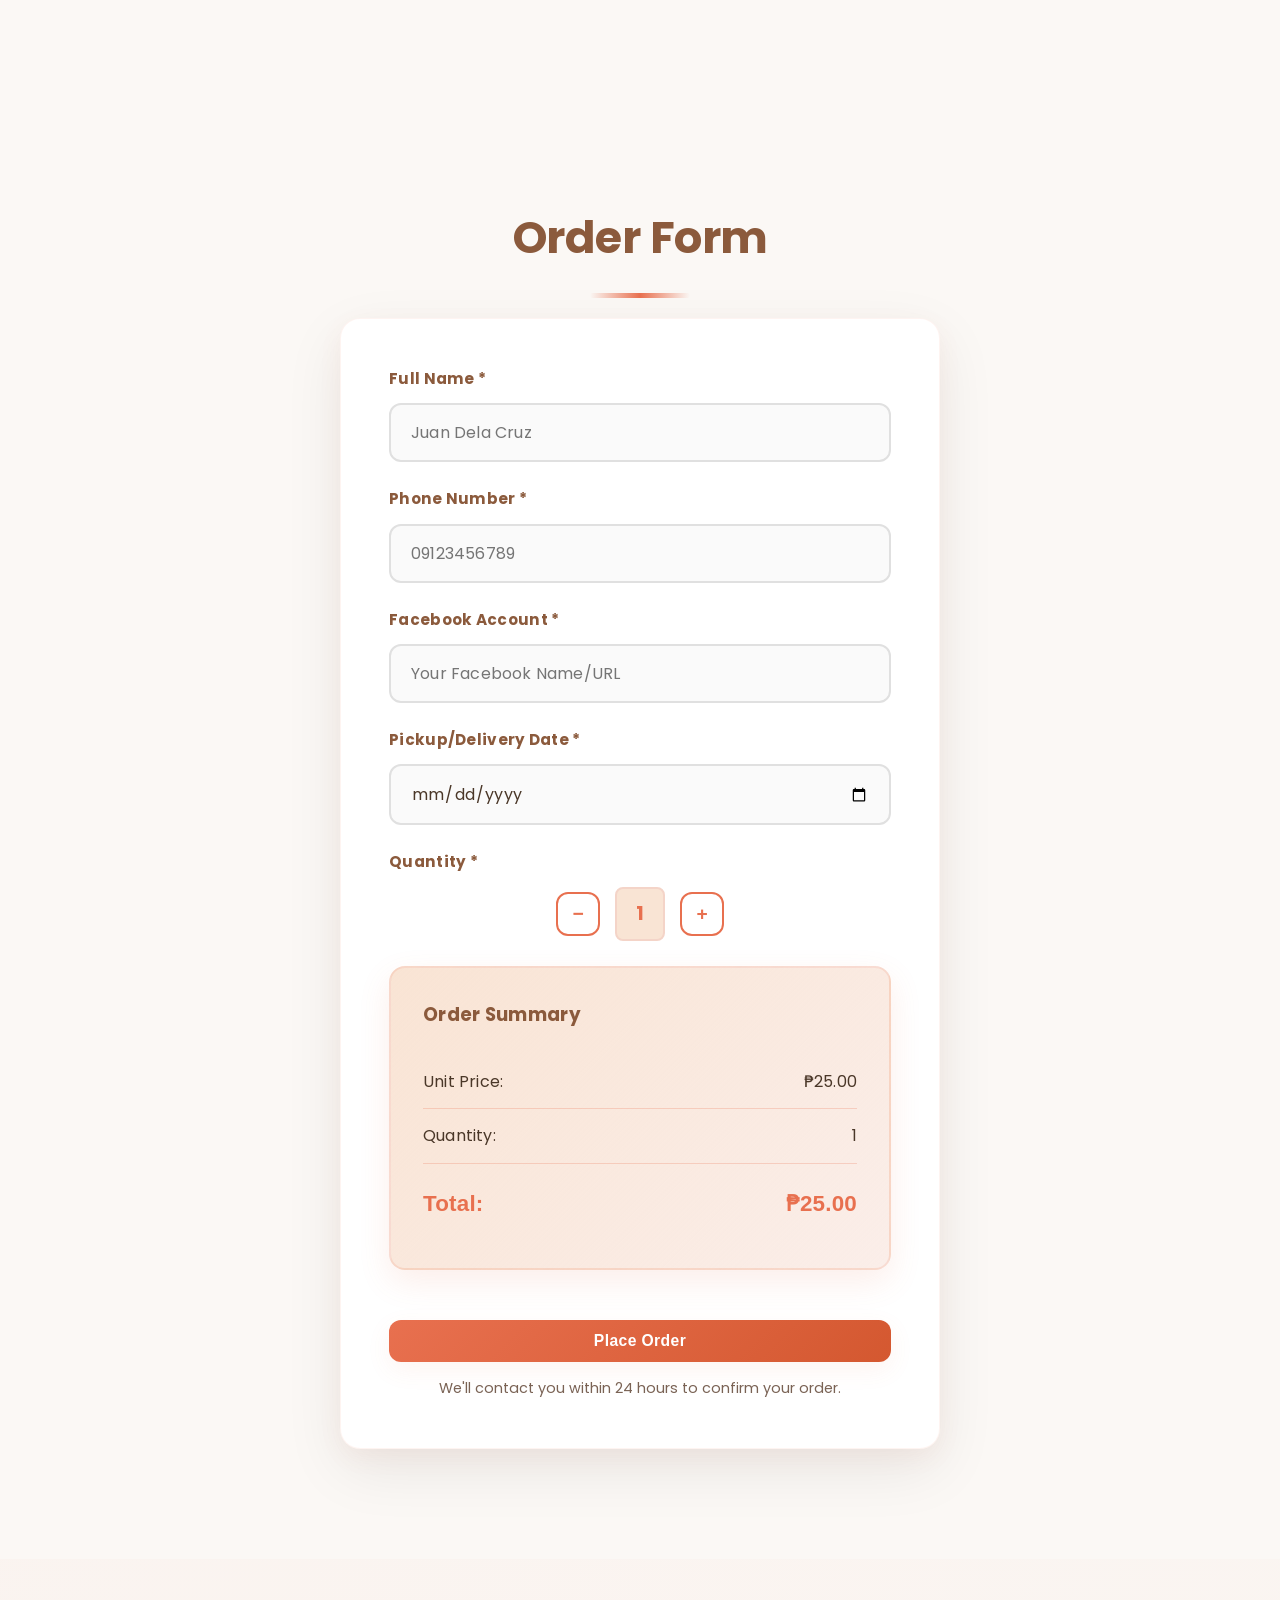
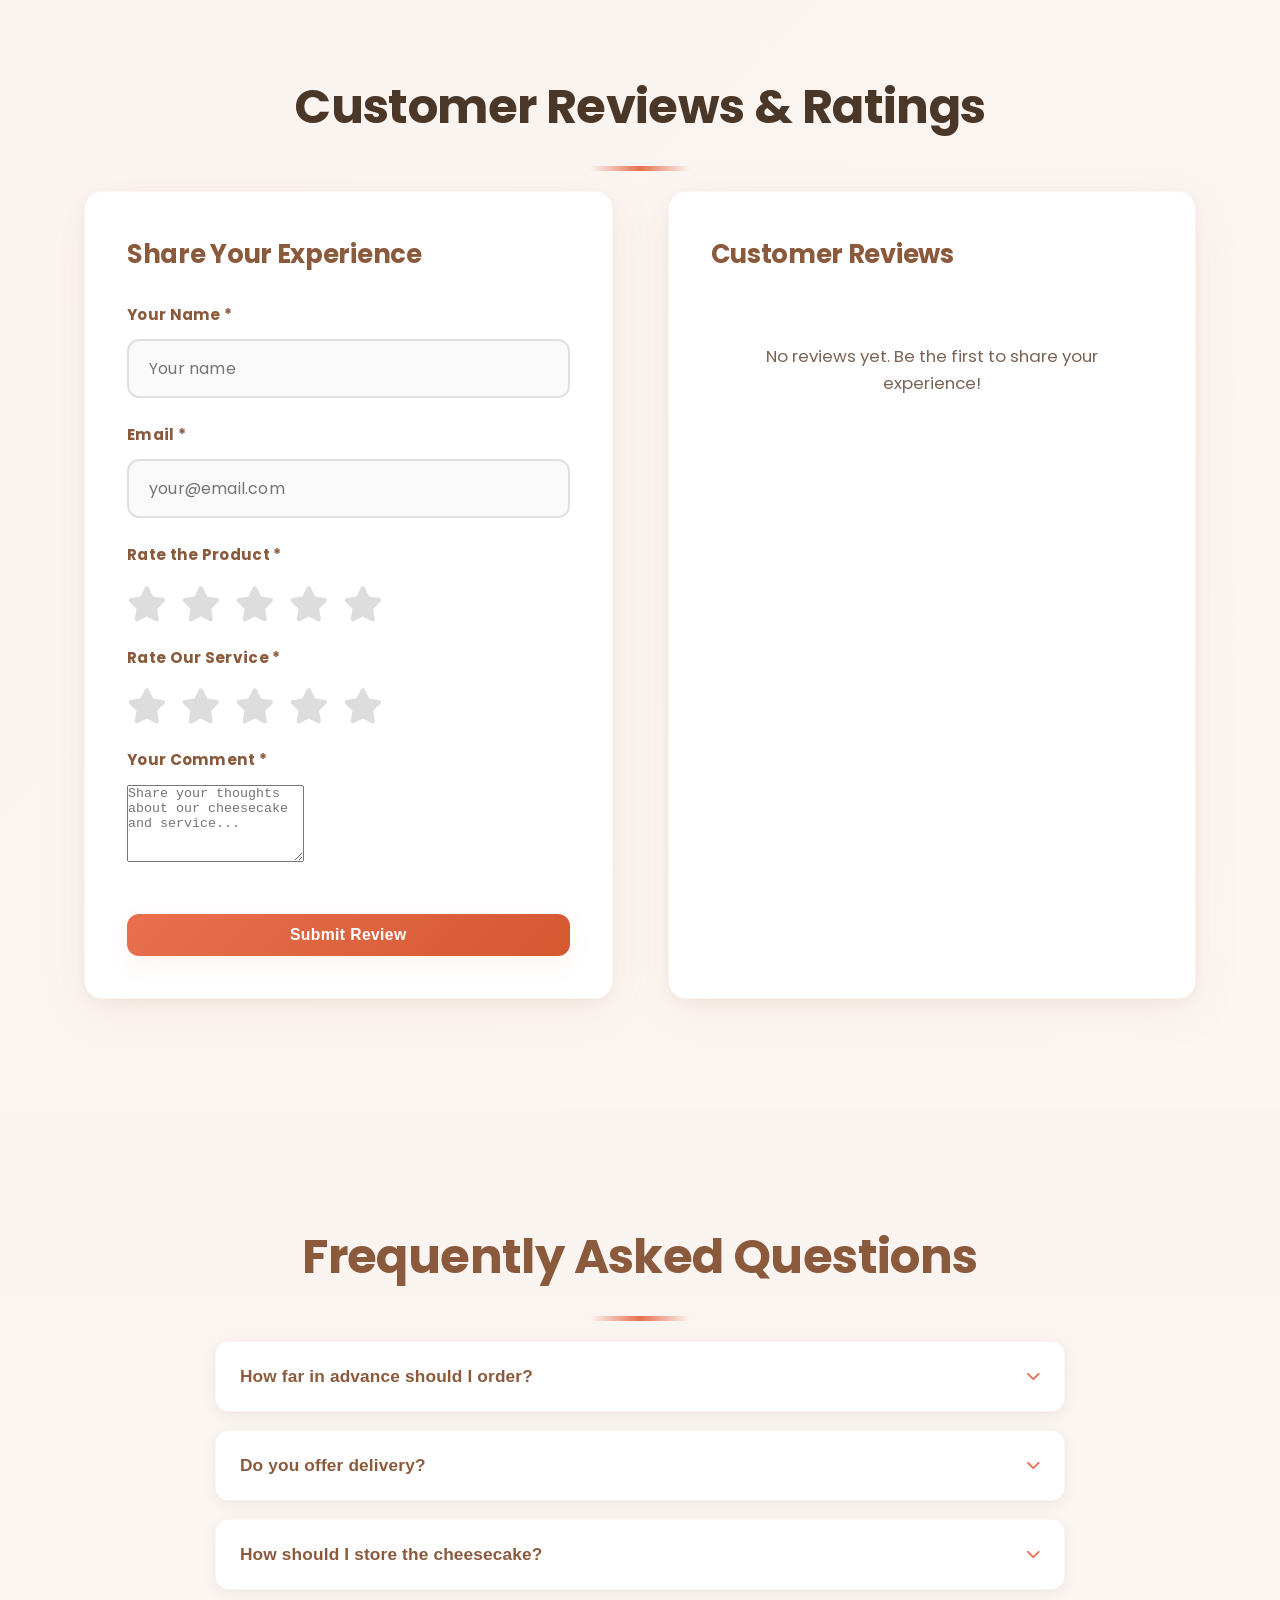
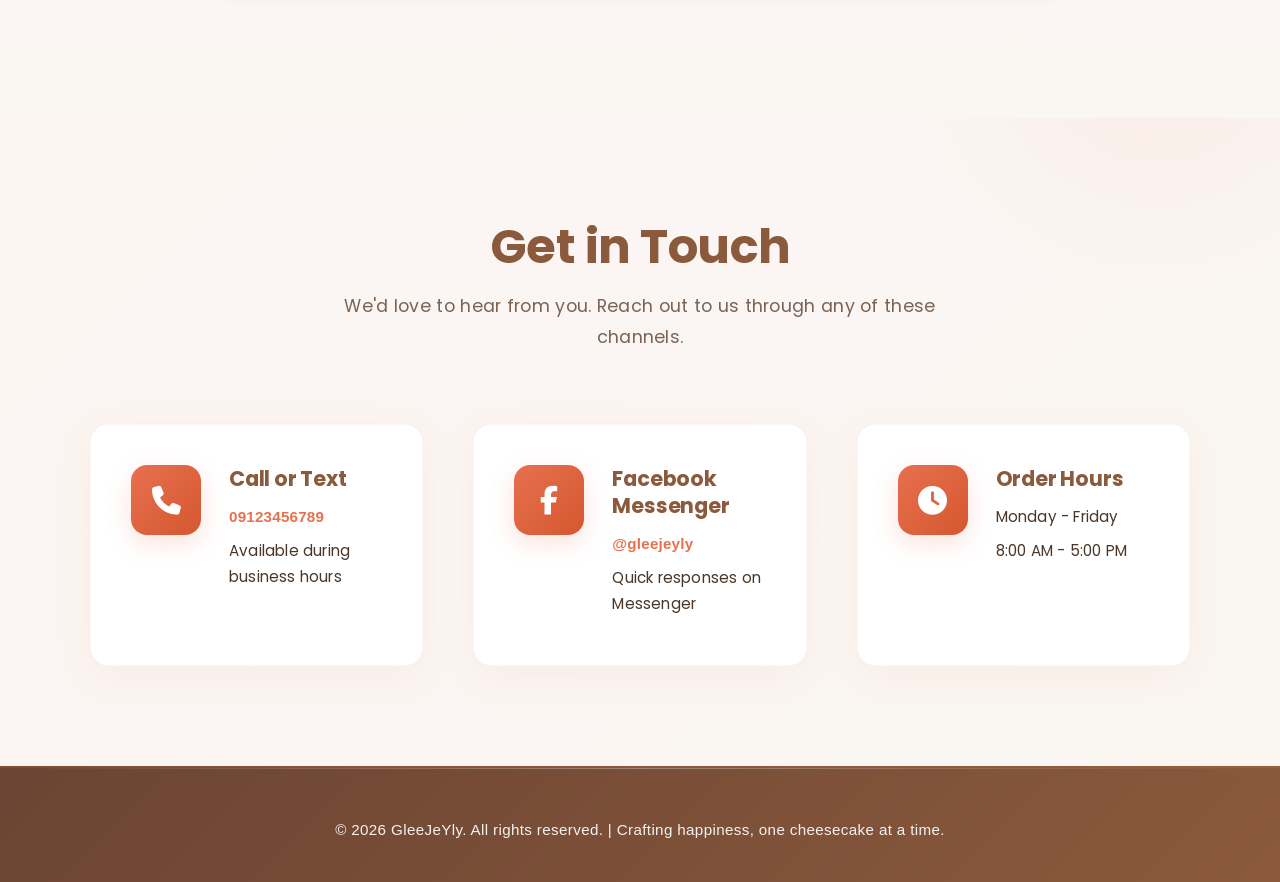
==== commit 9e5b5b1a: "Rename index2.html to index.html" ====
--- a/index.html
+++ b/index.html
@@ -18,188 +18,349 @@
     <link rel="preconnect" href="https://fonts.googleapis.com">
     <link rel="preconnect" href="https://fonts.gstatic.com" crossorigin>
     <link href="https://fonts.googleapis.com/css2?family=Poppins:wght@300;400;500;600;700&family=Dancing+Script:wght@600;700&display=swap" rel="stylesheet">
+    
+    <!-- External CSS -->
+    <link rel="stylesheet" href="styles/style.css">
+    
+    <!-- Critical CSS -->
     <style>
         * {
             margin: 0;
             padding: 0;
             box-sizing: border-box;
         }
-
+        
         body {
-            font-family: -apple-system, BlinkMacSystemFont, 'Segoe UI', Roboto, sans-serif;
-            background: linear-gradient(135deg, #667eea 0%, #764ba2 50%, #f093fb 100%);
-            min-height: 100vh;
-            display: flex;
-            align-items: center;
-            justify-content: center;
-            padding: 16px;
-            color: white;
-            text-align: center;
-        }
-
-        .container {
-            width: 100%;
-            max-width: 500px;
-            background: rgba(255, 255, 255, 0.15);
-            backdrop-filter: blur(10px);
-            -webkit-backdrop-filter: blur(10px);
-            border-radius: 24px;
-            padding: 32px 20px;
-            border: 1px solid rgba(255, 255, 255, 0.3);
-            box-shadow: 0 8px 32px rgba(0, 0, 0, 0.1);
-        }
-
-        .icon {
-            font-size: clamp(40px, 12vw, 64px);
-            margin-bottom: 16px;
-            line-height: 1;
-            animation: pulse 2s infinite;
-        }
-
-        @keyframes pulse {
-            0%, 100% { transform: scale(1); }
-            50% { transform: scale(1.05); }
-        }
-
-        h1 {
-            font-size: clamp(48px, 15vw, 80px);
-            line-height: 1.2;
-            text-shadow: 2px 2px 4px rgba(0, 0, 0, 0.3);
-        }
-
-        h2 {
-            font-size: clamp(20px, 5vw, 28px);
-            margin: 16px 0;
-            font-weight: 500;
-        }
-
-        p {
-            font-size: clamp(14px, 4vw, 16px);
+            font-family: 'Poppins', sans-serif;
             line-height: 1.6;
-            margin: 16px 0;
-            opacity: 0.95;
-        }
-
-        .retry-button {
-            display: inline-flex;
-            align-items: center;
-            justify-content: center;
-            min-height: 48px;
-            min-width: 200px;
-            width: 100%;
-            max-width: 280px;
-            padding: 14px 24px;
-            background: white;
-            color: #764ba2;
-            border: none;
-            border-radius: 50px;
-            font-weight: 600;
-            font-size: 17px;
-            cursor: pointer;
-            margin: 20px 0 10px;
-            -webkit-tap-highlight-color: transparent;
-            transition: all 0.3s ease;
-            position: relative;
-        }
-
-        .retry-button:focus {
-            outline: 2px solid #fff;
-            outline-offset: 2px;
-        }
-
-        .retry-button:active {
-            transform: scale(0.98);
-            background: #f0f0f0;
-        }
-
-        @media (hover: hover) {
-            .retry-button:hover {
-                transform: translateY(-2px);
-                box-shadow: 0 10px 20px rgba(0, 0, 0, 0.2);
-                background: #f8f9fa;
-            }
-        }
-
-        .countdown {
-            margin-left: 8px;
-            font-weight: normal;
-        }
-
-        .footer {
-            margin-top: 24px;
-            opacity: 0.8;
-        }
-
-        .footer p {
-            margin: 8px 0;
-            font-size: 14px;
-        }
-
-        .support-link {
-            color: white;
-            text-decoration: underline;
-            font-weight: 500;
-        }
-
-        .support-link:hover, .support-link:focus {
-            opacity: 0.8;
-        }
-
-        @media (max-height: 600px) and (orientation: landscape) {
-            .container { padding: 20px; }
-            .icon { font-size: 36px; }
-            h1 { font-size: 40px; }
-            .footer { margin-top: 16px; }
-        }
-
-        @media (max-width: 480px) {
-            .container { padding: 24px 16px; }
+            color: #4A3728;
+            background-color: #FBF8F5;
         }
     </style>
 </head>
 <body>
-    <main class="container" role="main">
-        <div class="icon" aria-label="Disconnected icon" role="img">🔓</div>
-        <h1>503</h1>
-        <h2>Server Temporarily Unavailable</h2>
-        <h2>(Bulok daw Ako 😥)</h2>
-        <p>
-            Sorry for the inconvenience. My server is currently down as I'm dealing with anxiety and depression.
-            <span style="display: block; margin: 8px 0;">I'm taking time to recover and should be back soon.</span>
-            Please try refreshing the page or check back in a few minutes.
-        </p>
-        
-        <button class="retry-button" id="retry-btn" onclick="retryConnection()" aria-label="Retry connection">
-            Retry Connection <span class="countdown" id="countdown">(30s)</span>
-        </button>
-
-        <div class="footer">
-            <p>Expected resolution time: <strong>15-30 minutes</strong></p>
-            <p>If the issue continues, <a href="https://www.facebook.com/cabaltierrajerry" class="support-link">contact me</a>.</p>
-        </div>
-    </main>
-
-    <script>
-        let countdown = 30;
-        const countdownEl = document.getElementById('countdown');
-        const retryBtn = document.getElementById('retry-btn');
-
-        function updateCountdown() {
-            countdownEl.textContent = `(${countdown}s)`;
-            if (countdown > 0) {
-                countdown--;
-                setTimeout(updateCountdown, 1000);
-            } else {
-                retryConnection();
-            }
-        }
-
-        function retryConnection() {
-            location.reload();
-        }
-
-        // Start countdown on page load
-        updateCountdown();
-    </script>
+    <!-- Header -->
+    <header id="header">
+        <div class="container header-container">
+            <a href="#" class="logo" aria-label="GleeJeYly Home">
+                <img src="images/logo.svg" alt="GleeJeYly Logo" class="logo-image">
+            </a>
+            
+            <button class="mobile-menu-btn" id="mobileMenuBtn" aria-expanded="false" aria-controls="navMenu">
+                <span class="sr-only">Menu</span>
+                <i class="fas fa-bars"></i>
+            </button>
+            
+            <nav aria-label="Main Navigation">
+                <ul id="navMenu">
+                    <li><a href="#home">Home</a></li>
+                    <li><a href="#product">Product</a></li>
+                    <li><a href="#order" class="btn">Order Now</a></li>
+                    <li><a href="#reviews">Reviews</a></li>
+                    <li><a href="#faq">FAQ</a></li>
+                    <li><a href="#contact">Contact</a></li>
+                </ul>
+            </nav>
+        </div>
+    </header>
+
+    <!-- Hero Section -->
+    <section class="hero" id="home">
+        <div class="container hero-content">
+            <h1>GleeJeYly Jelly Cheesecake</h1>
+            <p class="tagline">✨ Handcrafted with Love ✨</p>
+            <p class="description">Creamy, jelly cheesecake with a delicious crushed graham base. Perfect for any celebration.</p>
+            <a href="#order" class="btn btn-large">Order Now</a>
+        </div>
+    </section>
+
+    <!-- Product Section -->
+    <section class="product" id="product">
+        <div class="container">
+            <h2>Our Signature Cheesecake</h2>
+            
+            <div class="product-grid">
+                <div class="product-visual">
+                    <div class="product-image">
+                        <img src="images/cheesecake1.jpg" alt="GleeJeYly Jelly Cheesecake" class="cheesecake-img">
+                    </div>
+                </div>
+                
+                <div class="product-info">
+                    <h3>GleeJeYly Jelly Cheesecake</h3>
+                    
+                    <div class="product-descriptions">
+                        <h4>Product Description:</h4>
+                        <div class="product-description">
+                            <span class="product-description-name">Bottom Layer:</span>
+                            <span class="product-description-desc">Crushed Graham Cracker Base</span>
+                        </div>
+                        <div class="product-description">
+                            <span class="product-description-name">Top Layer:</span>
+                            <span class="product-description-desc">Creamy Jelly</span>
+                        </div>
+                    </div>
+                    
+                    <div class="pricing">
+                        <div class="price-item">
+                            <h5>₱25.00</h5>
+                            <p>Jelly Cheesecake</p>
+                            <small>Perfect for 1 person</small>
+                        </div>
+                    </div>
+                    
+                    <p class="highlight">✨ Made fresh to order ✨</p>
+                </div>
+            </div>
+        </div>
+    </section>
+
+    <!-- Order Section -->
+    <section class="order" id="order">
+        <div class="container">
+            <h2>Order Form</h2>
+            
+            <div class="order-form-section">
+                <form id="orderForm" novalidate>
+                    <div class="form-group">
+                        <label for="fullName">Full Name *</label>
+                        <input type="text" id="fullName" name="fullName" placeholder="Juan Dela Cruz" required>
+                        <span class="error-msg"></span>
+                    </div>
+                    
+                    <div class="form-group">
+                        <label for="phoneNumber">Phone Number *</label>
+                        <input type="tel" id="phoneNumber" name="phoneNumber" placeholder="09123456789" required>
+                        <span class="error-msg"></span>
+                    </div>
+                    
+                    <div class="form-group">
+                        <label for="facebook">Facebook Account *</label>
+                        <input type="text" id="facebook" name="facebook" placeholder="Your Facebook Name/URL" required>
+                        <span class="error-msg"></span>
+                    </div>
+                    
+                    <div class="form-group">
+                        <label for="pickupDate">Pickup/Delivery Date *</label>
+                        <input type="date" id="pickupDate" name="pickupDate" required>
+                        <span class="error-msg"></span>
+                    </div>
+                    
+                    <div class="form-group">
+                        <label for="quantity">Quantity *</label>
+                            <div class="quantity-selector">
+                            <button type="button" id="qtyMinus" class="qty-btn">−</button>
+                            <span id="quantity" name="quantity" class="qty-display">1</span>
+                            <button type="button" id="qtyPlus" class="qty-btn">+</button>
+                        </div>
+                        <input type="hidden" id="quantityValue" name="quantity" value="1">
+                        <span class="error-msg"></span>
+                    </div>
+                    
+                    <div class="order-summary">
+                        <h4>Order Summary</h4>
+                        <div class="summary-row">
+                            <span>Unit Price:</span>
+                            <span id="summaryUnitPrice">₱25.00</span>
+                        </div>
+                        <div class="summary-row">
+                            <span>Quantity:</span>
+                            <span id="summaryQty">1</span>
+                        </div>
+                        <div class="summary-row total">
+                            <span>Total:</span>
+                            <span id="summaryTotal">₱25.00</span>
+                        </div>
+                    </div>
+                    
+                    <button type="submit" class="btn btn-submit" id="submitBtn" disabled>Place Order</button>
+                    <p class="form-note">We'll contact you within 24 hours to confirm your order.</p>
+                </form>
+            </div>
+        </div>
+    </section>
+
+    <!-- Reviews & Ratings Section -->
+    <section class="reviews" id="reviews">
+        <div class="container">
+            <h2>Customer Reviews & Ratings</h2>
+            
+            <div class="reviews-container">
+                <!-- Review Form -->
+                <div class="review-form-section">
+                    <h3>Share Your Experience</h3>
+                    <form id="reviewForm" novalidate>
+                        <div class="form-group">
+                            <label for="reviewName">Your Name *</label>
+                            <input type="text" id="reviewName" name="reviewName" placeholder="Your name" required>
+                            <span class="error-msg"></span>
+                        </div>
+                        
+                        <div class="form-group">
+                            <label for="reviewEmail">Email *</label>
+                            <input type="email" id="reviewEmail" name="reviewEmail" placeholder="your@email.com" required>
+                            <span class="error-msg"></span>
+                        </div>
+                        
+                        <div class="form-group">
+                            <label>Rate the Product *</label>
+                            <div class="star-rating" id="productRating">
+                                <i class="fas fa-star" data-value="1"></i>
+                                <i class="fas fa-star" data-value="2"></i>
+                                <i class="fas fa-star" data-value="3"></i>
+                                <i class="fas fa-star" data-value="4"></i>
+                                <i class="fas fa-star" data-value="5"></i>
+                            </div>
+                            <input type="hidden" id="productRatingValue" name="productRating" value="0">
+                            <span class="error-msg"></span>
+                        </div>
+                        
+                        <div class="form-group">
+                            <label>Rate Our Service *</label>
+                            <div class="star-rating" id="serviceRating">
+                                <i class="fas fa-star" data-value="1"></i>
+                                <i class="fas fa-star" data-value="2"></i>
+                                <i class="fas fa-star" data-value="3"></i>
+                                <i class="fas fa-star" data-value="4"></i>
+                                <i class="fas fa-star" data-value="5"></i>
+                            </div>
+                            <input type="hidden" id="serviceRatingValue" name="serviceRating" value="0">
+                            <span class="error-msg"></span>
+                        </div>
+                        
+                        <div class="form-group">
+                            <label for="reviewComment">Your Comment *</label>
+                            <textarea id="reviewComment" name="reviewComment" placeholder="Share your thoughts about our cheesecake and service..." rows="5" required></textarea>
+                            <span class="error-msg"></span>
+                        </div>
+                        
+                        <button type="submit" class="btn btn-submit">Submit Review</button>
+                    </form>
+                </div>
+                
+                <!-- Reviews Display -->
+                <div class="reviews-display-section">
+                    <h3>Customer Reviews</h3>
+                    <div id="reviewsList" class="reviews-list">
+                        <!-- Reviews will be displayed here -->
+                    </div>
+                </div>
+            </div>
+        </div>
+    </section>
+
+    <!-- FAQ Section -->
+    <section class="faq" id="faq">
+        <div class="container">
+            <h2>Frequently Asked Questions</h2>
+            
+            <div class="faq-container">
+                <div class="faq-item">
+                    <button class="faq-question" aria-expanded="false">
+                        How far in advance should I order?
+                        <i class="fas fa-chevron-down"></i>
+                    </button>
+                    <div class="faq-answer">
+                        <p>We recommend ordering at least 3-5 days in advance to ensure we have enough time to prepare your cheesecake with the finest quality ingredients. This allows us to craft your order with care and attention to detail.</p>
+                    </div>
+                </div>
+                
+                <div class="faq-item">
+                    <button class="faq-question" aria-expanded="false">
+                        Do you offer delivery?
+                        <i class="fas fa-chevron-down"></i>
+                    </button>
+                    <div class="faq-answer">
+                        <p>Yes, we offer delivery within Biliran. However, we recommend pickup to ensure your cheesecake arrives in perfect condition. Please specify your preference during the order process.</p>
+                    </div>
+                </div>
+                
+                <div class="faq-item">
+                    <button class="faq-question" aria-expanded="false">
+                        How should I store the cheesecake?
+                        <i class="fas fa-chevron-down"></i>
+                    </button>
+                    <div class="faq-answer">
+                        <p>Keep your cheesecake refrigerated at all times. It stays fresh for 3-4 days in the fridge. For longer storage, you can freeze it for up to 1 month. Thaw in the refrigerator before serving for best taste and texture.</p>
+                    </div>
+                </div>
+            </div>
+        </div>
+    </section>
+
+    <!-- Get in Touch Section -->
+    <section class="contact" id="contact">
+        <div class="container">
+            <div class="contact-header">
+                <h2>Get in Touch</h2>
+                <p class="contact-subtitle">We'd love to hear from you. Reach out to us through any of these channels.</p>
+            </div>
+            
+            <div class="contact-info">
+                <div class="contact-item">
+                    <div class="contact-icon">
+                        <i class="fas fa-phone"></i>
+                    </div>
+                    <div class="contact-content">
+                        <h4>Call or Text</h4>
+                        <p><a href="tel:09123456789">09123456789</a></p>
+                        <p class="contact-note">Available during business hours</p>
+                    </div>
+                </div>
+                
+                <div class="contact-item">
+                    <div class="contact-icon">
+                        <i class="fab fa-facebook-f"></i>
+                    </div>
+                    <div class="contact-content">
+                        <h4>Facebook Messenger</h4>
+                        <p><a href="https://www.facebook.com/gleejeyly" target="_blank" rel="noopener noreferrer">@gleejeyly</a></p>
+                        <p class="contact-note">Quick responses on Messenger</p>
+                    </div>
+                </div>
+                
+                <div class="contact-item">
+                    <div class="contact-icon">
+                        <i class="fas fa-clock"></i>
+                    </div>
+                    <div class="contact-content">
+                        <h4>Order Hours</h4>
+                        <p>Monday - Friday</p>
+                        <p>8:00 AM - 5:00 PM</p>
+                    </div>
+                </div>
+            </div>
+        </div>
+    </section>
+
+    <!-- Footer -->
+    <footer>
+        <div class="container">
+            <p>&copy; 2026 GleeJeYly. All rights reserved. | Crafting happiness, one cheesecake at a time.</p>
+        </div>
+    </footer>
+
+    <!-- Success Notification Modal -->
+    <div id="successModal" class="modal-overlay">
+        <div class="modal-content">
+            <div class="modal-header">
+                <i class="fas fa-check-circle"></i>
+            </div>
+            <h3>Order Submitted!</h3>
+            <p>Thank you for your order! We'll contact you within 24 hours to confirm.</p>
+            <div class="modal-contact">
+                <p><strong>Next Steps:</strong></p>
+                <p>We'll reach out via your Facebook account or phone number to finalize the details.</p>
+            </div>
+            <button id="closeModalBtn" class="btn btn-modal">Got It!</button>
+        </div>
+    </div>
+
+    <!-- External JavaScript -->
+    <script src="scripts/script.js"></script>
+
+    <!-- Elfsight Facebook Chat | Untitled Facebook Chat -->
+    <script src="https://elfsightcdn.com/platform.js" async></script>
+    <div class="elfsight-app-c4435d3f-c8c1-4a2d-899b-c31b2b109dc4" data-elfsight-app-lazy></div>
 </body>
 </html>
--- a/styles/style.css
+++ b/styles/style.css
@@ -0,0 +1,2174 @@
+/* Color Scheme from Logo */
+:root {
+    --primary: #E8704F;           /* Reddish-Orange */
+    --primary-dark: #D45830;      /* Darker Reddish-Orange */
+    --secondary: #F4D4C8;         /* Peach/Light Pink */
+    --accent: #F9E4D4;            /* Light Peach */
+    --dark: #8B5A3C;              /* Deep Brown */
+    --light: #FBF8F5;             /* Cream/Off White */
+    --text: #4A3728;              /* Dark Brown */
+    --text-light: #7A6355;        /* Medium Brown */
+    --background: #FFF9F5;        /* Light Cream */
+    --container-max: 1200px;
+    --radius-sm: 10px;
+    --radius-md: 14px;
+    --radius-lg: 20px;
+    --shadow-sm: 0 4px 12px rgba(0,0,0,0.04);
+    --shadow-md: 0 8px 24px rgba(232,112,79,0.08);
+    --shadow-lg: 0 12px 48px rgba(232,112,79,0.12);
+    --transition: all 0.35s cubic-bezier(0.4, 0, 0.2, 1);
+}
+
+/* ===== BASE STYLES ===== */
+* {
+    margin: 0;
+    padding: 0;
+    box-sizing: border-box;
+}
+
+html {
+    scroll-behavior: smooth;
+}
+
+body {
+    font-family: 'Poppins', sans-serif;
+    line-height: 1.6;
+    color: var(--text);
+    background-color: var(--background);
+}
+
+.container {
+    width: 90%;
+    max-width: 1200px;
+    margin: 0 auto;
+    padding: 0 20px;
+}
+
+/* ===== HEADER & NAVIGATION ===== */
+header {
+    position: sticky;
+    top: 0;
+    background: linear-gradient(135deg, rgba(251, 248, 245, 0.99) 0%, rgba(255, 255, 255, 0.99) 100%);
+    backdrop-filter: blur(30px) saturate(200%);
+    -webkit-backdrop-filter: blur(30px) saturate(200%);
+    box-shadow: 0 8px 32px rgba(232, 112, 79, 0.08), 0 0 1px rgba(232, 112, 79, 0.1);
+    padding: 16px 0;
+    z-index: 1000;
+    transition: all 0.3s cubic-bezier(0.4, 0, 0.2, 1);
+    border-bottom: 1px solid rgba(232, 112, 79, 0.06);
+}
+
+header:hover {
+    box-shadow: 0 12px 40px rgba(232, 112, 79, 0.12), 0 0 20px rgba(232, 112, 79, 0.06);
+}
+
+.header-container {
+    display: flex;
+    justify-content: space-between;
+    align-items: center;
+    gap: 40px;
+}
+
+.logo {
+    text-decoration: none;
+    display: flex;
+    align-items: center;
+    transition: all 0.4s cubic-bezier(0.4, 0, 0.2, 1);
+    flex-shrink: 0;
+}
+
+.logo:hover {
+    transform: scale(1.06) translateY(-2px);
+}
+
+.logo-image {
+    width: 60px;
+    height: 60px;
+    object-fit: contain;
+    filter: drop-shadow(0 3px 10px rgba(232, 112, 79, 0.15));
+    transition: all 0.3s ease;
+}
+
+.logo:hover .logo-image {
+    filter: drop-shadow(0 6px 16px rgba(232, 112, 79, 0.25));
+}
+
+nav {
+    flex: 1;
+}
+
+nav ul {
+    display: flex;
+    list-style: none;
+    gap: 8px;
+    align-items: center;
+    justify-content: center;
+}
+
+nav ul li a {
+    text-decoration: none;
+    color: var(--text);
+    font-weight: 500;
+    font-size: 0.95rem;
+    transition: all 0.3s cubic-bezier(0.4, 0, 0.2, 1);
+    position: relative;
+    letter-spacing: 0.3px;
+    padding: 8px 16px;
+    border-radius: 8px;
+}
+
+nav ul li a:hover {
+    color: var(--primary);
+    font-weight: 600;
+    background: rgba(232, 112, 79, 0.05);
+    transform: translateY(-2px);
+}
+
+nav ul li a::after {
+    content: '';
+    position: absolute;
+    bottom: 4px;
+    left: 50%;
+    transform: translateX(-50%);
+    width: 0;
+    height: 2px;
+    background: linear-gradient(90deg, transparent, var(--primary), transparent);
+    transition: width 0.3s cubic-bezier(0.4, 0, 0.2, 1);
+}
+
+nav ul li a:hover::after {
+    width: 100%;
+}
+
+.mobile-menu-btn {
+    display: none;
+    background: none;
+    border: none;
+    font-size: 1.8rem;
+    color: var(--dark);
+    cursor: pointer;
+    padding: 8px;
+    border-radius: 8px;
+    transition: all 0.3s ease;
+    flex-shrink: 0;
+}
+
+.mobile-menu-btn:hover {
+    color: var(--primary);
+    background: rgba(232, 112, 79, 0.08);
+    transform: scale(1.1);
+}
+
+/* ===== BUTTONS ===== */
+.btn {
+    display: inline-block;
+    background: linear-gradient(135deg, var(--primary) 0%, var(--primary-dark) 100%);
+    color: white;
+    padding: 13px 36px;
+    border-radius: 12px;
+    text-decoration: none;
+    font-weight: 700;
+    font-size: 0.98rem;
+    letter-spacing: 0.4px;
+    border: none;
+    cursor: pointer;
+    transition: var(--transition);
+    box-shadow: var(--shadow-md);
+    position: relative;
+    overflow: hidden;
+    white-space: nowrap;
+}
+
+.btn::before {
+    content: '';
+    position: absolute;
+    top: 0;
+    left: -100%;
+    width: 100%;
+    height: 100%;
+    background: linear-gradient(90deg, transparent, rgba(255,255,255,0.2), transparent);
+    transition: left 0.5s var(--transition);
+    z-index: 1;
+}
+
+.btn:hover::before { left: 100%; }
+
+.btn:hover {
+    transform: translateY(-3px);
+    box-shadow: var(--shadow-lg);
+}
+
+.btn:active {
+    transform: translateY(-1px);
+    box-shadow: var(--shadow-md);
+}
+
+.btn-large {
+    padding: 16px 45px;
+    font-size: 1.08rem;
+    border-radius: 14px;
+}
+
+.btn-submit {
+    display: inline-block;
+    width: 100%;
+    margin-top: 20px;
+    padding: 12px 18px;
+    border-radius: 12px;
+}
+
+.btn-submit:disabled {
+    background: linear-gradient(135deg, #d4d4d4 0%, #b8b8b8 100%);
+    color: #888;
+    cursor: not-allowed;
+    box-shadow: 0 4px 12px rgba(0,0,0,0.08);
+    opacity: 0.75;
+    transform: none;
+}
+
+.btn-submit:disabled:hover { transform: none; box-shadow: 0 4px 12px rgba(0,0,0,0.08); }
+
+.btn-submit.enabled {
+    background: linear-gradient(135deg, var(--primary) 0%, var(--primary-dark) 100%);
+    color: white;
+    cursor: pointer;
+}
+
+.btn-submit.enabled:hover { transform: translateY(-3px); box-shadow: var(--shadow-lg); }
+
+
+/* ===== HERO SECTION ===== */
+.hero {
+    padding: 145px 20px 125px;
+    background: linear-gradient(135deg, rgba(232, 112, 79, 0.08) 0%, rgba(244, 212, 200, 0.12) 100%), linear-gradient(to bottom, #FFF9F5, #FFFBF7);
+    text-align: center;
+    position: relative;
+    overflow: hidden;
+    min-height: 620px;
+    display: flex;
+    align-items: center;
+    justify-content: center;
+}
+
+.hero::before {
+    content: '';
+    position: absolute;
+    top: -12%;
+    right: -6%;
+    width: 640px;
+    height: 640px;
+    background: radial-gradient(circle, rgba(232,112,79,0.12) 0%, transparent 70%);
+    border-radius: 50%;
+    pointer-events: none;
+    animation: float 6s ease-in-out infinite;
+}
+
+@keyframes float {
+    0%, 100% { transform: translateY(0px); }
+    50% { transform: translateY(-20px); }
+}
+
+@keyframes shake {
+    0%, 100% { transform: translateX(0); }
+    10%, 30%, 50%, 70%, 90% { transform: translateX(-6px); }
+    20%, 40%, 60%, 80% { transform: translateX(6px); }
+}
+
+.hero-content { max-width: 850px; margin: 0 auto; }
+
+.hero h1 {
+    font-family: 'Dancing Script', cursive;
+    font-size: 4.3rem;
+    color: var(--dark);
+    margin-bottom: 14px;
+    line-height: 1.15;
+    animation: slideInDown 0.8s cubic-bezier(0.4, 0, 0.2, 1);
+    letter-spacing: -0.8px;
+    font-weight: 700;
+}
+
+@keyframes slideInDown {
+    from { opacity: 0; transform: translateY(-30px); }
+    to { opacity: 1; transform: translateY(0); }
+}
+
+.tagline {
+    font-size: 0.95rem;
+    color: var(--primary);
+    font-weight: 700;
+    margin-bottom: 22px;
+    animation: slideInDown 0.8s cubic-bezier(0.4,0,0.2,1) 0.2s both;
+    letter-spacing: 0.9px;
+    text-transform: uppercase;
+    opacity: 0.98;
+}
+
+.description {
+    font-size: 1.15rem;
+    color: var(--text-light);
+    margin-bottom: 48px;
+    line-height: 1.8;
+    animation: slideInDown 0.8s cubic-bezier(0.4,0,0.2,1) 0.4s both;
+    letter-spacing: 0.2px;
+    max-width: 680px;
+    margin-left: auto;
+    margin-right: auto;
+}
+
+/* ===== PRODUCT SECTION ===== */
+.product {
+    padding: 110px 0;
+    background: linear-gradient(180deg, var(--light) 0%, rgba(251, 248, 245, 0.5) 100%);
+}
+
+.product h2 {
+    text-align: center;
+    font-size: 3rem;
+    color: var(--dark);
+    margin-bottom: 20px;
+    font-weight: 700;
+    letter-spacing: -0.6px;
+    position: relative;
+    padding-bottom: 25px;
+}
+
+.product h2::after {
+    content: '';
+    position: absolute;
+    bottom: 0;
+    left: 50%;
+    transform: translateX(-50%);
+    width: 100px;
+    height: 5px;
+    background: linear-gradient(90deg, transparent, var(--primary), transparent);
+    border-radius: 3px;
+}
+
+.product-grid {
+    display: grid;
+    grid-template-columns: 1fr 1fr;
+    gap: 70px;
+    align-items: center;
+}
+
+.product-visual {
+    display: flex;
+    justify-content: center;
+}
+
+.product-image {
+    width: 340px;
+    height: 340px;
+    background: linear-gradient(135deg, var(--secondary) 0%, var(--accent) 100%);
+    border-radius: 30px;
+    display: flex;
+    align-items: center;
+    justify-content: center;
+    font-size: 5.5rem;
+    color: var(--primary);
+    box-shadow: 0 28px 90px rgba(232, 112, 79, 0.2), 0 8px 30px rgba(232, 112, 79, 0.08);
+    transition: all 0.5s cubic-bezier(0.4, 0, 0.2, 1);
+    overflow: hidden;
+    border: 2px solid rgba(232, 112, 79, 0.1);
+}
+
+.product-image:hover {
+    transform: scale(1.08) translateY(-8px);
+    box-shadow: 0 40px 100px rgba(232, 112, 79, 0.25), 0 0 80px rgba(232, 112, 79, 0.12);
+}
+
+.cheesecake-img {
+    width: 100%;
+    height: 100%;
+    object-fit: cover;
+}
+
+.product-info h3 {
+    font-family: 'Dancing Script', cursive;
+    font-size: 2.6rem;
+    color: var(--dark);
+    margin-bottom: 38px;
+    font-weight: 700;
+    letter-spacing: -0.3px;
+}
+
+.product-descriptions {
+    background: linear-gradient(135deg, var(--accent) 0%, rgba(249, 228, 212, 0.7) 100%);
+    padding: 32px;
+    border-radius: 16px;
+    margin-bottom: 38px;
+    border: 1px solid rgba(232, 112, 79, 0.12);
+    box-shadow: 0 8px 24px rgba(232, 112, 79, 0.1);
+    transition: all 0.3s ease;
+}
+
+.product-descriptions h4 {
+    color: var(--dark);
+    margin-bottom: 15px;
+    font-size: 1.1rem;
+}
+
+.product-description {
+    display: flex;
+    justify-content: space-between;
+    padding: 10px 0;
+    border-bottom: 1px solid rgba(232, 112, 79, 0.2);
+}
+
+.product-description:last-child {
+    border-bottom: none;
+}
+
+.product-description-name {
+    font-weight: 600;
+    color: var(--primary);
+}
+
+.product-description-desc {
+    color: var(--text-light);
+}
+
+.pricing {
+    background: linear-gradient(135deg, var(--secondary) 0%, rgba(244, 212, 200, 0.8) 100%);
+    padding: 35px;
+    border-radius: 16px;
+    margin-bottom: 35px;
+    text-align: center;
+    box-shadow: 0 8px 24px rgba(232, 112, 79, 0.12);
+    border: 1px solid rgba(232, 112, 79, 0.1);
+}
+
+.price-item h5 {
+    font-size: 3.2rem;
+    color: var(--primary);
+    margin-bottom: 14px;
+    font-weight: 700;
+    letter-spacing: -0.5px;
+}
+
+.price-item p {
+    font-weight: 700;
+    color: var(--dark);
+    margin-bottom: 8px;
+    letter-spacing: 0.5px;
+}
+
+.price-item small {
+    color: var(--text-light);
+    font-size: 0.95rem;
+    font-weight: 500;
+}
+
+.highlight {
+    text-align: center;
+    color: var(--primary);
+    font-size: 1.2rem;
+    font-weight: 600;
+}
+
+/* ===== FAQ SECTION ===== */
+.faq {
+    padding: 110px 0;
+    background: linear-gradient(180deg, rgba(232, 112, 79, 0.03) 0%, rgba(244, 212, 200, 0.05) 100%);
+    position: relative;
+}
+
+.faq h2 {
+    text-align: center;
+    font-size: 3rem;
+    color: var(--dark);
+    margin-bottom: 20px;
+    font-weight: 700;
+    letter-spacing: -0.6px;
+    position: relative;
+    padding-bottom: 25px;
+}
+
+.faq h2::after {
+    content: '';
+    position: absolute;
+    bottom: 0;
+    left: 50%;
+    transform: translateX(-50%);
+    width: 100px;
+    height: 5px;
+    background: linear-gradient(90deg, transparent, var(--primary), transparent);
+    border-radius: 3px;
+}
+
+.faq-container {
+    max-width: 850px;
+    margin: 0 auto;
+    margin-top: 15px;
+}
+
+.faq-item {
+    margin-bottom: 18px;
+    border-radius: 14px;
+    overflow: hidden;
+    box-shadow: 0 4px 16px rgba(0, 0, 0, 0.05), 0 1px 3px rgba(0, 0, 0, 0.02);
+    border: 1px solid rgba(232, 112, 79, 0.08);
+    transition: all 0.3s cubic-bezier(0.4, 0, 0.2, 1);
+    background: white;
+}
+
+.faq-item:hover {
+    box-shadow: 0 12px 32px rgba(232, 112, 79, 0.12), 0 4px 8px rgba(0, 0, 0, 0.04);
+    border-color: rgba(232, 112, 79, 0.12);
+    transform: translateY(-3px);
+}
+
+.faq-question {
+    width: 100%;
+    padding: 24px;
+    background: white;
+    border: none;
+    text-align: left;
+    font-size: 1.08rem;
+    font-weight: 600;
+    color: var(--dark);
+    cursor: pointer;
+    display: flex;
+    justify-content: space-between;
+    align-items: center;
+    transition: all 0.3s cubic-bezier(0.4, 0, 0.2, 1);
+    letter-spacing: 0.15px;
+}
+
+.faq-question:hover {
+    background: linear-gradient(135deg, rgba(232, 112, 79, 0.05), rgba(244, 212, 200, 0.1));
+    color: var(--primary);
+    padding-left: 28px;
+}
+
+.faq-question i {
+    transition: transform 0.3s ease;
+    color: var(--primary);
+    font-size: 0.9rem;
+}
+
+.faq-question[aria-expanded="true"] i {
+    transform: rotate(180deg);
+}
+
+.faq-answer {
+    background: white;
+    padding: 0 24px;
+    max-height: 0;
+    overflow: hidden;
+    transition: max-height 0.35s cubic-bezier(0.4, 0, 0.2, 1), padding 0.35s cubic-bezier(0.4, 0, 0.2, 1);
+}
+
+.faq-answer.open {
+    padding: 20px;
+    max-height: 500px;
+}
+
+.faq-answer p {
+    margin: 0;
+    color: var(--text-light);
+    line-height: 1.9;
+    letter-spacing: 0.3px;
+}
+
+/* ===== CONTACT & ORDER SECTION ===== */
+.contact {
+    padding: 100px 0;
+    background: linear-gradient(135deg, rgba(232, 112, 79, 0.02) 0%, rgba(244, 212, 200, 0.05) 100%);
+    position: relative;
+    overflow: hidden;
+}
+
+.contact::before {
+    content: '';
+    position: absolute;
+    top: -50%;
+    right: -10%;
+    width: 500px;
+    height: 500px;
+    background: radial-gradient(circle, rgba(232, 112, 79, 0.08) 0%, transparent 70%);
+    border-radius: 50%;
+    pointer-events: none;
+}
+
+.contact-header {
+    text-align: center;
+    margin-bottom: 70px;
+    position: relative;
+    z-index: 2;
+}
+
+.contact h2 {
+    font-size: 3rem;
+    color: var(--dark);
+    margin-bottom: 15px;
+    font-weight: 700;
+    letter-spacing: -0.5px;
+    line-height: 1.2;
+}
+
+.contact-subtitle {
+    font-size: 1.1rem;
+    color: var(--text-light);
+    max-width: 600px;
+    margin: 0 auto;
+    line-height: 1.8;
+    letter-spacing: 0.3px;
+}
+
+.contact-info {
+    display: grid;
+    grid-template-columns: repeat(auto-fit, minmax(300px, 1fr));
+    gap: 50px;
+    max-width: 1100px;
+    margin: 0 auto;
+    position: relative;
+    z-index: 2;
+}
+
+.contact-item {
+    display: flex;
+    gap: 28px;
+    padding: 40px;
+    border-radius: 18px;
+    background: white;
+    box-shadow: 0 10px 40px rgba(232, 112, 79, 0.08), 0 0 1px rgba(232, 112, 79, 0.1);
+    border: 1px solid rgba(232, 112, 79, 0.06);
+    transition: all 0.4s cubic-bezier(0.4, 0, 0.2, 1);
+    align-items: flex-start;
+}
+
+.contact-item:hover {
+    box-shadow: 0 20px 60px rgba(232, 112, 79, 0.15), 0 0 1px rgba(232, 112, 79, 0.15);
+    transform: translateY(-8px);
+    border-color: rgba(232, 112, 79, 0.15);
+}
+
+.contact-icon {
+    width: 70px;
+    height: 70px;
+    background: linear-gradient(135deg, var(--primary) 0%, var(--primary-dark) 100%);
+    border-radius: 16px;
+    display: flex;
+    align-items: center;
+    justify-content: center;
+    flex-shrink: 0;
+    box-shadow: 0 8px 24px rgba(232, 112, 79, 0.2);
+    transition: all 0.3s cubic-bezier(0.4, 0, 0.2, 1);
+}
+
+.contact-item:hover .contact-icon {
+    transform: scale(1.1) rotateY(5deg);
+    box-shadow: 0 12px 32px rgba(232, 112, 79, 0.3);
+}
+
+.contact-icon i {
+    font-size: 1.8rem;
+    color: white;
+    transition: transform 0.3s ease;
+}
+
+.contact-item:hover .contact-icon i {
+    transform: scale(1.15);
+}
+
+.contact-content {
+    flex: 1;
+}
+
+.contact-item h4 {
+    color: var(--dark);
+    margin-bottom: 12px;
+    font-size: 1.3rem;
+    font-weight: 700;
+    letter-spacing: -0.2px;
+    line-height: 1.3;
+}
+
+.contact-item p {
+    color: var(--text);
+    margin: 8px 0;
+    line-height: 1.7;
+    letter-spacing: 0.2px;
+    font-size: 0.95rem;
+}
+
+.contact-note {
+    color: var(--text-light);
+    font-size: 0.88rem;
+    margin-top: 8px !important;
+}
+
+.contact-item a {
+    color: var(--primary);
+    text-decoration: none;
+    font-weight: 600;
+    transition: all 0.3s cubic-bezier(0.4, 0, 0.2, 1);
+    position: relative;
+    display: inline-block;
+}
+
+.contact-item a::after {
+    content: '';
+    position: absolute;
+    bottom: -3px;
+    left: 0;
+    width: 0;
+    height: 2px;
+    background: var(--primary);
+    transition: width 0.3s ease;
+}
+
+.contact-item a:hover {
+    color: var(--primary-dark);
+}
+
+.contact-item a:hover::after {
+    width: 100%;
+}
+
+.order {
+    padding: 110px 0;
+    background: linear-gradient(180deg, var(--light) 0%, rgba(251, 248, 245, 0.6) 100%);
+}
+
+.order h2 {
+    text-align: center;
+    font-size: 2.8rem;
+    color: var(--dark);
+    margin-bottom: 20px;
+    font-weight: 700;
+    letter-spacing: -0.5px;
+    position: relative;
+    padding-bottom: 25px;
+}
+
+.order h2::after {
+    content: '';
+    position: absolute;
+    bottom: 0;
+    left: 50%;
+    transform: translateX(-50%);
+    width: 100px;
+    height: 5px;
+    background: linear-gradient(90deg, transparent, var(--primary), transparent);
+    border-radius: 3px;
+}
+
+.order-form-section {
+    max-width: 600px;
+    margin: 0 auto;
+}
+
+/* ===== ORDER FORM ===== */
+.order-form-section {
+    background: white;
+    padding: 48px;
+    border-radius: 20px;
+    box-shadow: 0 20px 60px rgba(0, 0, 0, 0.08), 0 8px 24px rgba(232, 112, 79, 0.06);
+    border: 1px solid rgba(232, 112, 79, 0.08);
+}
+
+.form-group {
+    margin-bottom: 25px;
+}
+
+.form-group.valid input,
+.form-group.valid select,
+.form-group.valid .qty-display {
+    box-shadow: 0 6px 20px rgba(34, 139, 34, 0.08);
+    border-color: rgba(34, 139, 34, 0.4);
+}
+
+.form-group.invalid input,
+.form-group.invalid select,
+.form-group.invalid .qty-display {
+    box-shadow: 0 6px 20px rgba(255, 80, 80, 0.15), inset 0 0 0 1px rgba(255, 80, 80, 0.3);
+    border-color: #ff5050 !important;
+    background-color: rgba(255, 80, 80, 0.04) !important;
+    animation: shake 0.4s cubic-bezier(0.36, 0, 0.66, -0.56);
+}
+
+.form-group label {
+    display: block;
+    margin-bottom: 12px;
+    font-weight: 700;
+    color: var(--dark);
+    letter-spacing: 0.3px;
+    font-size: 0.95rem;
+}
+
+.form-group input,
+.form-group select {
+    width: 100%;
+    padding: 15px 20px;
+    border: 2px solid #e0e0e0;
+    border-radius: 12px;
+    font-family: 'Poppins', sans-serif;
+    font-size: 1rem;
+    transition: all 0.4s cubic-bezier(0.4, 0, 0.2, 1);
+    color: var(--text);
+    background: #fafafa;
+    letter-spacing: 0.2px;
+}
+
+.form-group input:focus,
+.form-group select:focus {
+    outline: none;
+    border-color: var(--primary);
+    box-shadow: 0 0 0 5px rgba(232, 112, 79, 0.1), 0 8px 20px rgba(232, 112, 79, 0.15);
+    background: white;
+    transform: translateY(-3px);
+}
+
+.error-msg {
+    color: #ff3860;
+    font-size: 0.85rem;
+    margin-top: 8px;
+    font-weight: 500;
+    letter-spacing: 0.2px;
+    display: none;
+}
+
+.error-msg.show {
+    display: block;
+}
+
+/* ===== QUANTITY SELECTOR ===== */
+.quantity-selector {
+    display: flex;
+    gap: 15px;
+    align-items: center;
+    justify-content: center;
+}
+
+.qty-btn {
+    width: 44px;
+    height: 44px;
+    border: 2px solid var(--primary);
+    background: white;
+    color: var(--primary);
+    border-radius: 12px;
+    cursor: pointer;
+    font-size: 1.2rem;
+    font-weight: bold;
+    transition: all 0.3s cubic-bezier(0.4, 0, 0.2, 1);
+}
+
+.qty-btn:hover {
+    background: var(--primary);
+    color: white;
+    transform: scale(1.1);
+    box-shadow: 0 4px 12px rgba(232, 112, 79, 0.3);
+}
+
+.qty-btn:active {
+    transform: scale(0.95);
+}
+
+.qty-display {
+    min-width: 50px;
+    text-align: center;
+    font-weight: 700;
+    color: var(--primary);
+    font-size: 1.2rem;
+    padding: 10px;
+    border-radius: 8px;
+    background: var(--accent);
+    border: 2px solid var(--secondary);
+}
+
+/* ===== ORDER SUMMARY ===== */
+.order-summary {
+    background: linear-gradient(135deg, var(--accent) 0%, rgba(244, 212, 200, 0.4) 100%);
+    padding: 32px;
+    border-radius: 16px;
+    margin-bottom: 30px;
+    border: 2px solid rgba(232, 112, 79, 0.15);
+    box-shadow: 0 12px 32px rgba(232, 112, 79, 0.12);
+    transition: all 0.3s cubic-bezier(0.4, 0, 0.2, 1);
+}
+
+.order-summary:hover {
+    box-shadow: 0 16px 40px rgba(232, 112, 79, 0.16);
+    transform: translateY(-2px);
+}
+
+.order-summary h4 {
+    color: var(--dark);
+    margin-bottom: 25px;
+    font-size: 1.15rem;
+    font-weight: 700;
+    letter-spacing: 0.3px;
+}
+
+.summary-row {
+    display: flex;
+    justify-content: space-between;
+    padding: 14px 0;
+    border-bottom: 1px solid rgba(232, 112, 79, 0.25);
+    color: var(--text);
+    letter-spacing: 0.2px;
+}
+
+.summary-row.total {
+    font-size: 1.4rem;
+    font-weight: 800;
+    color: var(--primary);
+    border-bottom: none;
+    padding-top: 14px;
+    margin-top: 8px;
+}
+
+.form-note {
+    text-align: center;
+    color: var(--text-light);
+    font-size: 0.9rem;
+    margin-top: 15px;
+}
+
+/* ===== FOOTER ===== */
+footer {
+    background: linear-gradient(135deg, #6B4433 0%, var(--dark) 100%);
+    color: white;
+    padding: 50px 0 40px;
+    text-align: center;
+    border-top: 2px solid rgba(232, 112, 79, 0.15);
+    position: relative;
+    overflow: hidden;
+}
+
+footer::before {
+    content: '';
+    position: absolute;
+    top: 0;
+    left: 0;
+    right: 0;
+    height: 1px;
+    background: linear-gradient(90deg, transparent, rgba(255, 255, 255, 0.3), transparent);
+}
+
+footer p {
+    color: rgba(255, 255, 255, 0.92);
+    margin: 0;
+    letter-spacing: 0.35px;
+    font-weight: 500;
+    position: relative;
+    z-index: 2;
+    font-size: 0.95rem;
+    line-height: 1.6;
+}
+
+/* ===== SCREEN READER ONLY ===== */
+.sr-only {
+    position: absolute;
+    width: 1px;
+    height: 1px;
+    padding: 0;
+    margin: -1px;
+    overflow: hidden;
+    clip: rect(0, 0, 0, 0);
+    white-space: nowrap;
+    border: 0;
+}
+
+/* ===== RESPONSIVE DESIGN ===== */
+
+/* Tablets & iPad (max 1024px) */
+@media (max-width: 1024px) {
+    .container {
+        width: 95%;
+        padding: 0 15px;
+    }
+    
+    .hero {
+        padding: 140px 20px;
+    }
+    
+    .hero h1 {
+        font-size: 3.5rem;
+    }
+    
+    .product h2,
+    .faq h2 {
+        font-size: 2.6rem;
+        margin-bottom: 60px;
+    }
+    
+    .contact-grid {
+        gap: 60px;
+    }
+}
+
+/* Small Tablets & Large Phones (max 768px) */
+@media (max-width: 768px) {
+    body {
+        font-size: 15px;
+    }
+    
+    .container {
+        width: 95%;
+        padding: 0 15px;
+    }
+    
+    header {
+        padding: 16px 0;
+        box-shadow: 0 6px 20px rgba(232, 112, 79, 0.08);
+        border-bottom: 1px solid rgba(232, 112, 79, 0.05);
+    }
+    
+    .header-container {
+        padding: 0 8px;
+    }
+    
+    .logo-image {
+        width: 50px;
+        height: 50px;
+    }
+    
+    nav {
+        display: none;
+    }
+    
+    nav.show {
+        display: block;
+    }
+    
+    nav ul {
+        position: fixed;
+        top: 66px;
+        left: 0;
+        width: 100%;
+        background: linear-gradient(135deg, rgba(251, 248, 245, 0.99) 0%, rgba(255, 255, 255, 0.99) 100%);
+        backdrop-filter: blur(15px) saturate(200%);
+        -webkit-backdrop-filter: blur(15px) saturate(200%);
+        flex-direction: column;
+        padding: 12px 0;
+        gap: 0;
+        z-index: 999;
+        box-shadow: 0 8px 24px rgba(0, 0, 0, 0.1);
+        max-height: calc(100vh - 66px);
+        overflow-y: auto;
+        border-bottom: 1px solid rgba(232, 112, 79, 0.06);
+        display: flex;
+        animation: slideDown 0.3s cubic-bezier(0.4, 0, 0.2, 1);
+    }
+    
+    nav ul li {
+        width: 100%;
+        padding: 0;
+        text-align: center;
+    }
+    
+    nav ul li:not(:last-child) {
+        border-bottom: 1px solid rgba(232, 112, 79, 0.05);
+    }
+    
+    nav ul li a {
+        display: block;
+        padding: 14px 20px;
+        transition: all 0.3s cubic-bezier(0.4, 0, 0.2, 1);
+        font-size: 0.98rem;
+        font-weight: 500;
+    }
+    
+    nav ul li a:hover {
+        background: rgba(232, 112, 79, 0.06);
+        color: var(--primary);
+        transform: translateX(3px);
+    }
+    
+    nav ul li a.btn {
+        margin: 10px 12px;
+        border-radius: 10px;
+    }
+    
+    .mobile-menu-btn {
+        display: flex;
+        align-items: center;
+        justify-content: center;
+        transition: all 0.3s cubic-bezier(0.4, 0, 0.2, 1);
+        padding: 8px;
+        border-radius: 8px;
+    }
+    
+    .hero {
+        padding: 100px 20px 80px;
+        min-height: auto;
+    }
+    
+    .hero::before {
+        width: 350px;
+        height: 350px;
+        opacity: 0.6;
+    }
+    
+    .hero h1 {
+        font-size: 2.4rem;
+        margin-bottom: 14px;
+        line-height: 1.2;
+    }
+    
+    .tagline {
+        font-size: 0.88rem;
+        margin-bottom: 18px;
+        letter-spacing: 0.8px;
+    }
+    
+    .description {
+        font-size: 0.98rem;
+        margin-bottom: 35px;
+        line-height: 1.75;
+        letter-spacing: 0.2px;
+    }
+    
+    .btn {
+        padding: 13px 35px;
+        font-size: 0.98rem;
+        border-radius: 10px;
+    }
+    
+    .product {
+        padding: 75px 20px;
+    }
+    
+    .product h2 {
+        font-size: 2.3rem;
+        margin-bottom: 45px;
+        letter-spacing: -0.3px;
+    }
+    
+    .product-grid {
+        grid-template-columns: 1fr;
+        gap: 45px;
+    }
+    
+    .product-image {
+        width: 290px;
+        height: 290px;
+        margin: 0 auto;
+        font-size: 4.6rem;
+        border-radius: 24px;
+    }
+    
+    .product-info h3 {
+        font-size: 2.1rem;
+        margin-bottom: 28px;
+        letter-spacing: -0.2px;
+    }
+    
+    .price-item h5 {
+        font-size: 2.6rem;
+        margin-bottom: 10px;
+    }
+    
+    .product-descriptions {
+        padding: 22px;
+        margin-bottom: 28px;
+        border-radius: 14px;
+        background: linear-gradient(135deg, rgba(249, 228, 212, 0.8), rgba(244, 212, 200, 0.5));
+    }
+    
+    .faq {
+        padding: 75px 20px;
+    }
+    
+    .faq h2 {
+        font-size: 2.3rem;
+        margin-bottom: 45px;
+        letter-spacing: -0.3px;
+    }
+    
+    .faq-item {
+        margin-bottom: 15px;
+        border-radius: 12px;
+    }
+    
+    .faq-question {
+        padding: 18px;
+        font-size: 1rem;
+        font-weight: 600;
+        transition: all 0.3s ease;
+    }
+    
+    .faq-question:hover {
+        background: rgba(232, 112, 79, 0.05);
+        color: var(--primary);
+    }
+    
+    .faq-answer {
+        padding: 18px;
+    }
+    
+    .contact {
+        padding: 80px 20px;
+    }
+    
+    .contact-header {
+        margin-bottom: 60px;
+    }
+    
+    .contact h2 {
+        font-size: 2.5rem;
+        margin-bottom: 15px;
+        letter-spacing: -0.3px;
+    }
+    
+    .contact-subtitle {
+        font-size: 1rem;
+    }
+    
+    .contact-info {
+        grid-template-columns: 1fr;
+        gap: 35px;
+    }
+    
+    .contact-item {
+        gap: 24px;
+        padding: 35px;
+        border-radius: 16px;
+    }
+    
+    .contact-icon {
+        width: 65px;
+        height: 65px;
+    }
+    
+    .order {
+        padding: 75px 20px;
+    }
+    
+    .order h2 {
+        font-size: 2.1rem;
+        margin-bottom: 40px;
+        letter-spacing: -0.3px;
+    }
+    
+    .contact-info h2,
+    .order-form-section h2 {
+        font-size: 2.1rem;
+        margin-bottom: 35px;
+        letter-spacing: -0.3px;
+    }
+    
+    .contact-item {
+        gap: 18px;
+        margin-bottom: 32px;
+        padding: 18px;
+        border-radius: 12px;
+        background: rgba(232, 112, 79, 0.04);
+        transition: all 0.3s ease;
+    }
+    
+    .contact-item:hover {
+        background: rgba(232, 112, 79, 0.08);
+        transform: translateY(-3px);
+    }
+    
+    .contact-item i {
+        font-size: 1.8rem;
+        width: 40px;
+    }
+    
+    .contact-item h4 {
+        font-size: 1rem;
+        margin-bottom: 8px;
+    }
+    
+    .contact-item p {
+        font-size: 0.95rem;
+    }
+    
+    .order-form-section {
+        padding: 35px 20px;
+    }
+    
+    .form-group {
+        margin-bottom: 18px;
+    }
+    
+    .form-group label {
+        font-size: 0.9rem;
+        margin-bottom: 10px;
+    }
+    
+    .form-group input,
+    .form-group select {
+        padding: 12px 16px;
+        font-size: 1rem;
+    }
+    
+    .quantity-selector {
+        gap: 12px;
+    }
+    
+    .qty-btn {
+        width: 40px;
+        height: 40px;
+        font-size: 1.1rem;
+    }
+    
+    .qty-display {
+        min-width: 45px;
+        padding: 8px;
+        font-size: 1.1rem;
+    }
+    
+    .order-summary {
+        padding: 25px;
+        margin-bottom: 25px;
+    }
+    
+    .order-summary h4 {
+        margin-bottom: 20px;
+        font-size: 1.05rem;
+    }
+    
+    .summary-row {
+        padding: 10px 0;
+        font-size: 0.95rem;
+    }
+    
+    .summary-row.total {
+        font-size: 1.2rem;
+    }
+    
+    footer {
+        padding: 30px 20px;
+    }
+    
+    footer p {
+        font-size: 0.9rem;
+    }
+}
+
+/* Small Phones (max 576px) */
+@media (max-width: 576px) {
+    body {
+        font-size: 14px;
+        line-height: 1.65;
+    }
+    
+    .container {
+        width: 100%;
+        padding: 0 14px;
+    }
+    
+    header {
+        padding: 13px 0;
+        position: sticky;
+        top: 0;
+        z-index: 1001;
+        border-bottom: 1px solid rgba(232, 112, 79, 0.05);
+    }
+    
+    .header-container {
+        padding: 0 6px;
+        gap: 12px;
+    }
+    
+    .logo-image {
+        width: 46px;
+        height: 46px;
+    }
+    
+    nav {
+        flex: none;
+    }
+    
+    nav ul {
+        top: 59px;
+        padding: 10px 0;
+    }
+    
+    nav ul li {
+        padding: 0;
+    }
+    
+    nav ul li:not(:last-child) {
+        border-bottom: 1px solid rgba(232, 112, 79, 0.05);
+    }
+    
+    nav ul li a {
+        padding: 12px 18px;
+        font-size: 0.94rem;
+        transition: all 0.3s ease;
+    }
+    
+    nav ul li a:hover {
+        transform: translateX(3px);
+    }
+    
+    nav ul li a.btn {
+        margin: 8px 10px;
+        padding: 11px 28px;
+    }
+    
+    .mobile-menu-btn {
+        font-size: 1.5rem;
+        padding: 6px;
+    }
+    
+    .hero {
+        padding: 90px 14px 70px;
+    }
+    
+    .hero::before {
+        width: 280px;
+        height: 280px;
+        top: 10%;
+        right: -80px;
+        opacity: 0.4;
+    }
+    
+    .hero-content {
+        padding: 0 8px;
+        position: relative;
+        z-index: 2;
+    }
+    
+    .hero h1 {
+        font-size: 2.1rem;
+        margin-bottom: 12px;
+        line-height: 1.25;
+    }
+    
+    .tagline {
+        font-size: 0.82rem;
+        margin-bottom: 14px;
+        letter-spacing: 0.7px;
+    }
+    
+    .description {
+        font-size: 0.93rem;
+        margin-bottom: 28px;
+        line-height: 1.7;
+        letter-spacing: 0.15px;
+    }
+    
+    .btn {
+        padding: 12px 32px;
+        font-size: 0.94rem;
+        letter-spacing: 0.3px;
+        border-radius: 10px;
+    }
+    
+    .product {
+        padding: 65px 14px;
+    }
+    
+    .product h2 {
+        font-size: 1.95rem;
+        margin-bottom: 42px;
+        letter-spacing: -0.2px;
+    }
+    
+    .product-grid {
+        gap: 40px;
+    }
+    
+    .product-image {
+        width: 260px;
+        height: 260px;
+        font-size: 4.2rem;
+        border-radius: 20px;
+        box-shadow: 0 16px 50px rgba(232, 112, 79, 0.2);
+    }
+    
+    .product-image:hover {
+        transform: scale(1.04) translateY(-4px);
+        box-shadow: 0 20px 60px rgba(232, 112, 79, 0.28);
+    }
+    
+    .product-info h3 {
+        font-size: 1.8rem;
+        margin-bottom: 28px;
+        letter-spacing: -0.1px;
+    }
+    
+    .price-item h5 {
+        font-size: 2.4rem;
+        margin-bottom: 9px;
+    }
+    
+    .price-item p {
+        font-size: 0.98rem;
+        font-weight: 600;
+    }
+    
+    .product-descriptions {
+        padding: 20px;
+        margin-bottom: 24px;
+        border-radius: 12px;
+        background: linear-gradient(135deg, rgba(249, 228, 212, 0.85), rgba(244, 212, 200, 0.55));
+    }
+    
+    .faq {
+        padding: 65px 14px;
+    }
+    
+    .faq h2 {
+        font-size: 1.95rem;
+        margin-bottom: 42px;
+        letter-spacing: -0.2px;
+    }
+    
+    .faq-container {
+        max-width: 100%;
+    }
+    
+    .faq-item {
+        margin-bottom: 14px;
+        border-radius: 12px;
+        border: 1px solid rgba(232, 112, 79, 0.08);
+        overflow: hidden;
+    }
+    
+    .faq-question {
+        padding: 16px 14px;
+        font-size: 0.98rem;
+        font-weight: 600;
+        transition: all 0.3s ease;
+    }
+    
+    .faq-question:hover {
+        background: rgba(232, 112, 79, 0.04);
+        padding-left: 18px;
+    }
+    
+    .faq-answer {
+        padding: 0 14px;
+        max-height: 0;
+    }
+    
+    .faq-answer.open {
+        padding: 16px 14px;
+        max-height: 600px;
+    }
+    
+    .faq-answer p {
+        line-height: 1.75;
+        font-size: 0.93rem;
+        letter-spacing: 0.15px;
+    }
+    
+    .contact {
+        padding: 70px 14px;
+    }
+    
+    .contact-header {
+        margin-bottom: 50px;
+    }
+    
+    .contact h2 {
+        font-size: 2.1rem;
+        margin-bottom: 12px;
+        letter-spacing: -0.2px;
+    }
+    
+    .contact-subtitle {
+        font-size: 0.98rem;
+    }
+    
+    .contact-info {
+        gap: 28px;
+        grid-template-columns: 1fr;
+    }
+    
+    .contact-item {
+        gap: 20px;
+        padding: 30px;
+        border-radius: 14px;
+    }
+    
+    .contact-icon {
+        width: 60px;
+        height: 60px;
+    }
+    
+    .contact-icon i {
+        font-size: 1.6rem;
+    }
+    
+    .contact-item h4 {
+        font-size: 1.2rem;
+        margin-bottom: 10px;
+    }
+    
+    .contact-item p {
+        font-size: 0.92rem;
+    }
+    
+    .contact-note {
+        font-size: 0.85rem;
+    }
+    
+    .order {
+        padding: 65px 14px;
+    }
+    
+    .order h2 {
+        font-size: 1.95rem;
+        margin-bottom: 42px;
+    }
+    
+    .order-form-section {
+        max-width: 100%;
+        padding: 0;
+    }
+    
+    .form-group {
+        margin-bottom: 18px;
+    }
+    
+    .form-group label {
+        font-size: 0.88rem;
+        margin-bottom: 9px;
+        font-weight: 600;
+        color: var(--dark);
+        display: block;
+    }
+    
+    .form-group input,
+    .form-group select {
+        padding: 12px 15px;
+        font-size: 1rem;
+        border-radius: 10px;
+        width: 100%;
+    }
+    
+    .form-group input:focus,
+    .form-group select:focus {
+        border-color: var(--primary);
+        transform: translateY(-2px);
+    }
+    
+    .quantity-selector {
+        gap: 12px;
+        justify-content: center;
+        margin: 15px 0;
+    }
+    
+    .qty-btn {
+        width: 40px;
+        height: 40px;
+        font-size: 1.1rem;
+        border-radius: 8px;
+        font-weight: 700;
+    }
+    
+    .qty-display {
+        min-width: 50px;
+        padding: 8px;
+        font-size: 1.1rem;
+        border-radius: 8px;
+    }
+    
+    .order-summary {
+        padding: 24px;
+        margin-bottom: 25px;
+        border-radius: 14px;
+        background: linear-gradient(135deg, var(--accent), rgba(244, 212, 200, 0.45));
+    }
+    
+    .order-summary h4 {
+        margin-bottom: 20px;
+        font-size: 1.05rem;
+        color: var(--dark);
+        font-weight: 700;
+    }
+    
+    .summary-row {
+        padding: 11px 0;
+        font-size: 0.98rem;
+        letter-spacing: 0.15px;
+    }
+    
+    .summary-row.total {
+        font-size: 1.35rem;
+        padding-top: 12px;
+        margin-top: 10px;
+        border-top: 2px solid rgba(232, 112, 79, 0.2);
+    }
+    
+    footer {
+        padding: 28px 14px;
+        border-top: 2px solid rgba(232, 112, 79, 0.15);
+    }
+    
+    footer p {
+        font-size: 0.88rem;
+        letter-spacing: 0.2px;
+        line-height: 1.6;
+    }
+}
+
+/* Extra Small Phones (max 360px) */
+@media (max-width: 360px) {
+    .container {
+        padding: 0 10px;
+    }
+    
+    .hero h1 {
+        font-size: 1.7rem;
+    }
+    
+    .tagline {
+        font-size: 0.8rem;
+    }
+    
+    .description {
+        font-size: 0.9rem;
+    }
+    
+    .product h2,
+    .faq h2,
+    .contact-info h2,
+    .order-form-section h2 {
+        font-size: 1.6rem;
+    }
+    
+    .product-image {
+        width: 200px;
+        height: 200px;
+        font-size: 3.5rem;
+    }
+    
+    .btn {
+        padding: 10px 24px;
+        font-size: 0.9rem;
+    }
+}
+
+/* ===== SUCCESS MODAL NOTIFICATION ===== */
+.modal-overlay {
+    position: fixed;
+    top: 0;
+    left: 0;
+    width: 100%;
+    height: 100%;
+    background: rgba(0, 0, 0, 0.5);
+    display: none;
+    justify-content: center;
+    align-items: center;
+    z-index: 2000;
+    animation: fadeIn 0.3s ease-in-out;
+}
+
+.modal-overlay.show {
+    display: flex;
+}
+
+.modal-content {
+    background: white;
+    border-radius: 20px;
+    padding: 40px 35px;
+    max-width: 420px;
+    width: 90%;
+    box-shadow: 0 20px 60px rgba(0, 0, 0, 0.2);
+    text-align: center;
+    animation: slideUp 0.5s cubic-bezier(0.4, 0, 0.2, 1);
+}
+
+.modal-header {
+    font-size: 4rem;
+    color: #228B22;
+    margin-bottom: 20px;
+    animation: popIn 0.6s cubic-bezier(0.68, -0.55, 0.265, 1.55) 0.2s backwards;
+}
+
+.modal-content h3 {
+    color: var(--text);
+    font-size: 1.8rem;
+    margin-bottom: 15px;
+    font-weight: 700;
+}
+
+.modal-content p {
+    color: var(--text-light);
+    margin-bottom: 20px;
+    font-size: 1rem;
+    line-height: 1.6;
+}
+
+.modal-contact {
+    background: linear-gradient(135deg, rgba(232, 112, 79, 0.08) 0%, rgba(244, 212, 200, 0.12) 100%);
+    border: 1px solid rgba(232, 112, 79, 0.15);
+    border-radius: 12px;
+    padding: 15px;
+    margin: 20px 0;
+}
+
+.modal-contact p {
+    margin: 8px 0;
+    font-size: 0.95rem;
+}
+
+.modal-contact p strong {
+    color: var(--primary);
+}
+
+.btn-modal {
+    background: linear-gradient(135deg, var(--primary), var(--primary-dark));
+    color: white;
+    border: none;
+    padding: 14px 35px;
+    font-size: 1rem;
+    font-weight: 600;
+    border-radius: 12px;
+    cursor: pointer;
+    transition: all 0.3s cubic-bezier(0.4, 0, 0.2, 1);
+    margin-top: 10px;
+}
+
+.btn-modal:hover {
+    transform: translateY(-2px);
+    box-shadow: 0 10px 25px rgba(232, 112, 79, 0.25);
+}
+
+.btn-modal:active {
+    transform: translateY(0);
+    box-shadow: 0 5px 15px rgba(232, 112, 79, 0.15);
+}
+
+@keyframes fadeIn {
+    from {
+        opacity: 0;
+    }
+    to {
+        opacity: 1;
+    }
+}
+
+@keyframes slideUp {
+    from {
+        opacity: 0;
+        transform: translateY(30px);
+    }
+    to {
+        opacity: 1;
+        transform: translateY(0);
+    }
+}
+
+@keyframes popIn {
+    from {
+        opacity: 0;
+        transform: scale(0.5);
+    }
+    to {
+        opacity: 1;
+        transform: scale(1);
+    }
+}
+
+/* ===== REVIEWS & RATINGS SECTION ===== */
+.reviews {
+    padding: 110px 0;
+    background: linear-gradient(135deg, rgba(232, 112, 79, 0.03) 0%, rgba(244, 212, 200, 0.06) 100%);
+    position: relative;
+}
+
+.reviews h2 {
+    text-align: center;
+    margin-bottom: 20px;
+    font-size: 3rem;
+    color: var(--text);
+    font-weight: 700;
+    letter-spacing: -0.6px;
+    position: relative;
+    padding-bottom: 25px;
+}
+
+.reviews h2::after {
+    content: '';
+    position: absolute;
+    bottom: 0;
+    left: 50%;
+    transform: translateX(-50%);
+    width: 100px;
+    height: 5px;
+    background: linear-gradient(90deg, transparent, var(--primary), transparent);
+    border-radius: 3px;
+}
+
+.reviews-container {
+    display: grid;
+    grid-template-columns: 1fr 1fr;
+    gap: 55px;
+}
+
+.review-form-section,
+.reviews-display-section {
+    background: white;
+    padding: 42px;
+    border-radius: 18px;
+    box-shadow: 0 12px 48px rgba(232, 112, 79, 0.08), 0 4px 12px rgba(0, 0, 0, 0.04);
+    border: 1px solid rgba(232, 112, 79, 0.08);
+}
+
+.review-form-section h3,
+.reviews-display-section h3 {
+    color: var(--dark);
+    margin-bottom: 28px;
+    font-size: 1.6rem;
+    font-weight: 700;
+    letter-spacing: -0.3px;
+}
+
+/* Star Rating Styles */
+.star-rating {
+    display: flex;
+    gap: 14px;
+    margin: 18px 0;
+}
+
+.star-rating i {
+    font-size: 2.2rem;
+    color: #ddd;
+    cursor: pointer;
+    transition: all 0.25s cubic-bezier(0.4, 0, 0.2, 1);
+}
+
+.star-rating i:hover,
+.star-rating i.active {
+    color: #FFD700;
+    transform: scale(1.2) rotate(10deg);
+}
+
+/* Review Item Styles */
+.review-item {
+    background: linear-gradient(135deg, #fafafa, #f5f5f5);
+    border-left: 5px solid var(--primary);
+    padding: 24px;
+    margin-bottom: 24px;
+    border-radius: 12px;
+    animation: slideIn 0.4s cubic-bezier(0.4, 0, 0.2, 1);
+    box-shadow: 0 4px 12px rgba(0, 0, 0, 0.05);
+    transition: all 0.3s ease;
+}
+
+.review-item:hover {
+    box-shadow: 0 8px 24px rgba(232, 112, 79, 0.12);
+    transform: translateY(-3px);
+}
+
+.review-header {
+    display: flex;
+    justify-content: space-between;
+    align-items: center;
+    margin-bottom: 14px;
+    gap: 12px;
+}
+
+.review-name {
+    font-weight: 700;
+    color: var(--dark);
+    font-size: 1.15rem;
+    letter-spacing: -0.2px;
+}
+
+.review-rating {
+    display: flex;
+    gap: 4px;
+}
+
+.review-rating i {
+    font-size: 1rem;
+    color: #FFD700;
+}
+
+.review-label {
+    display: block;
+    font-size: 0.88rem;
+    color: var(--text-light);
+    margin-bottom: 8px;
+    margin-top: 12px;
+    font-weight: 600;
+    text-transform: uppercase;
+    letter-spacing: 0.5px;
+}
+
+.review-rating-display {
+    display: flex;
+    align-items: center;
+    gap: 10px;
+    margin-bottom: 12px;
+}
+
+.rating-value {
+    font-weight: 700;
+    color: var(--primary);
+    font-size: 1.1rem;
+}
+
+.review-comment {
+    color: var(--text);
+    line-height: 1.75;
+    font-size: 0.98rem;
+    margin-top: 12px;
+    letter-spacing: 0.2px;
+}
+
+.review-date {
+    color: var(--text-light);
+    font-size: 0.82rem;
+    margin-top: 12px;
+    font-style: italic;
+    letter-spacing: 0.2px;
+}
+
+.no-reviews {
+    text-align: center;
+    padding: 40px 25px;
+    color: var(--text-light);
+    font-size: 1.05rem;
+}
+
+@keyframes slideIn {
+    from {
+        opacity: 0;
+        transform: translateX(-20px);
+    }
+    to {
+        opacity: 1;
+        transform: translateX(0);
+    }
+}
+
+/* Responsive Reviews Section */
+@media (max-width: 768px) {
+    .reviews {
+        padding: 75px 20px;
+    }
+
+    .reviews h2 {
+        font-size: 2.3rem;
+        margin-bottom: 45px;
+        letter-spacing: -0.3px;
+    }
+
+    .reviews-container {
+        grid-template-columns: 1fr;
+        gap: 40px;
+    }
+
+    .review-form-section,
+    .reviews-display-section {
+        padding: 30px;
+        border-radius: 14px;
+    }
+    
+    .review-form-section h3,
+    .reviews-display-section h3 {
+        font-size: 1.4rem;
+        margin-bottom: 24px;
+    }
+    
+    .star-rating i {
+        font-size: 2rem;
+    }
+    
+    .review-item {
+        padding: 22px;
+        margin-bottom: 22px;
+    }
+}
+
+@media (max-width: 576px) {
+    .reviews {
+        padding: 65px 14px;
+    }
+
+    .reviews h2 {
+        font-size: 1.95rem;
+        margin-bottom: 40px;
+        letter-spacing: -0.2px;
+    }
+
+    .reviews-container {
+        grid-template-columns: 1fr;
+        gap: 35px;
+    }
+
+    .review-form-section,
+    .reviews-display-section {
+        padding: 24px;
+        border-radius: 12px;
+    }
+    
+    .review-form-section h3,
+    .reviews-display-section h3 {
+        font-size: 1.3rem;
+        margin-bottom: 20px;
+        letter-spacing: -0.1px;
+    }
+    
+    .form-group {
+        margin-bottom: 15px;
+    }
+    
+    .star-rating {
+        gap: 10px;
+        margin: 14px 0;
+    }
+    
+    .star-rating i {
+        font-size: 1.8rem;
+    }
+    
+    .review-item {
+        padding: 18px;
+        margin-bottom: 18px;
+        border-left-width: 4px;
+    }
+    
+    .review-name {
+        font-size: 1rem;
+    }
+    
+    .review-comment {
+        font-size: 0.93rem;
+    }
+    
+    .review-date {
+        font-size: 0.8rem;
+    }
+}
+/* Extra Small Phones (max 360px) */
+@media (max-width: 360px) {
+    .reviews h2 {
+        font-size: 1.75rem;
+        margin-bottom: 35px;
+    }
+
+    .review-form-section,
+    .reviews-display-section {
+        padding: 20px;
+    }
+    
+    .review-form-section h3,
+    .reviews-display-section h3 {
+        font-size: 1.2rem;
+        margin-bottom: 18px;
+    }
+    
+    .star-rating {
+        gap: 8px;
+    }
+    
+    .star-rating i {
+        font-size: 1.6rem;
+    }
+    
+    .review-item {
+        padding: 16px;
+        margin-bottom: 16px;
+    }
+    
+    .form-group input,
+    .form-group select {
+        padding: 10px 12px;
+        font-size: 0.95rem;
+    }
+}
